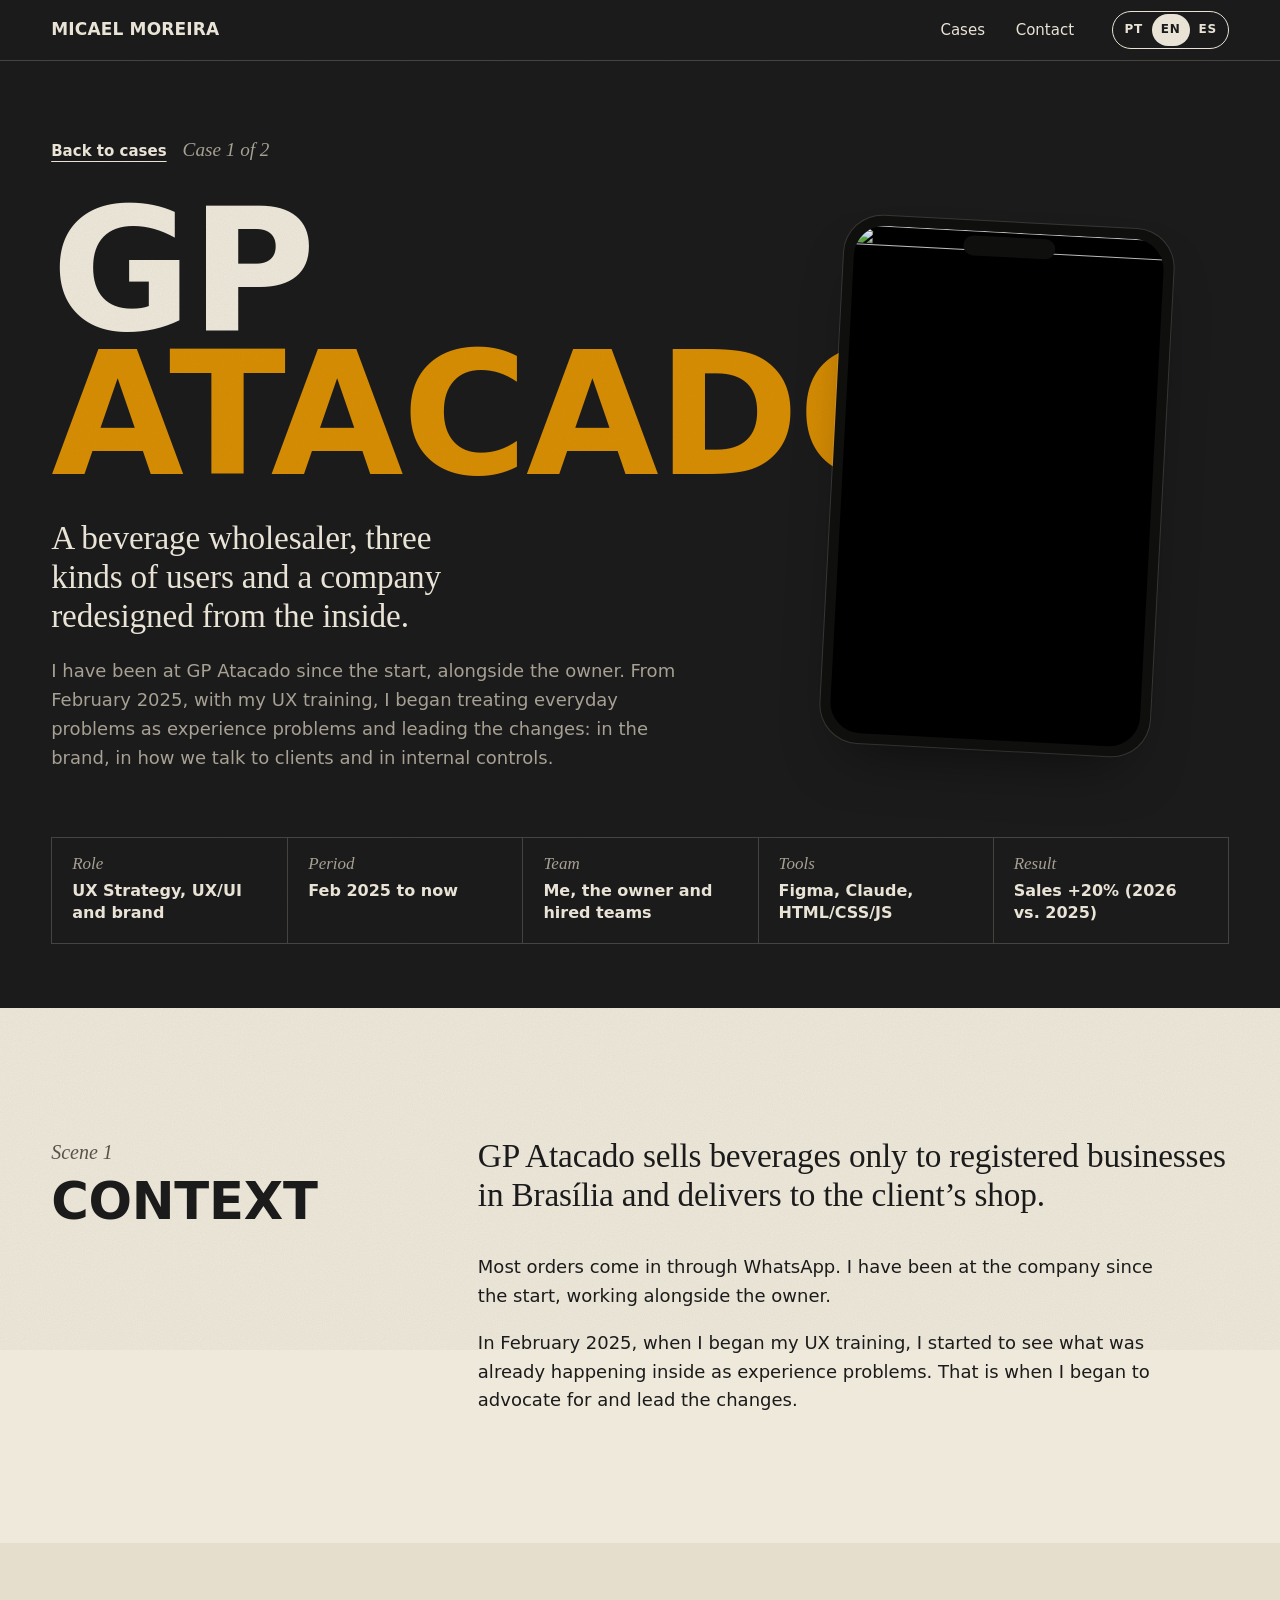
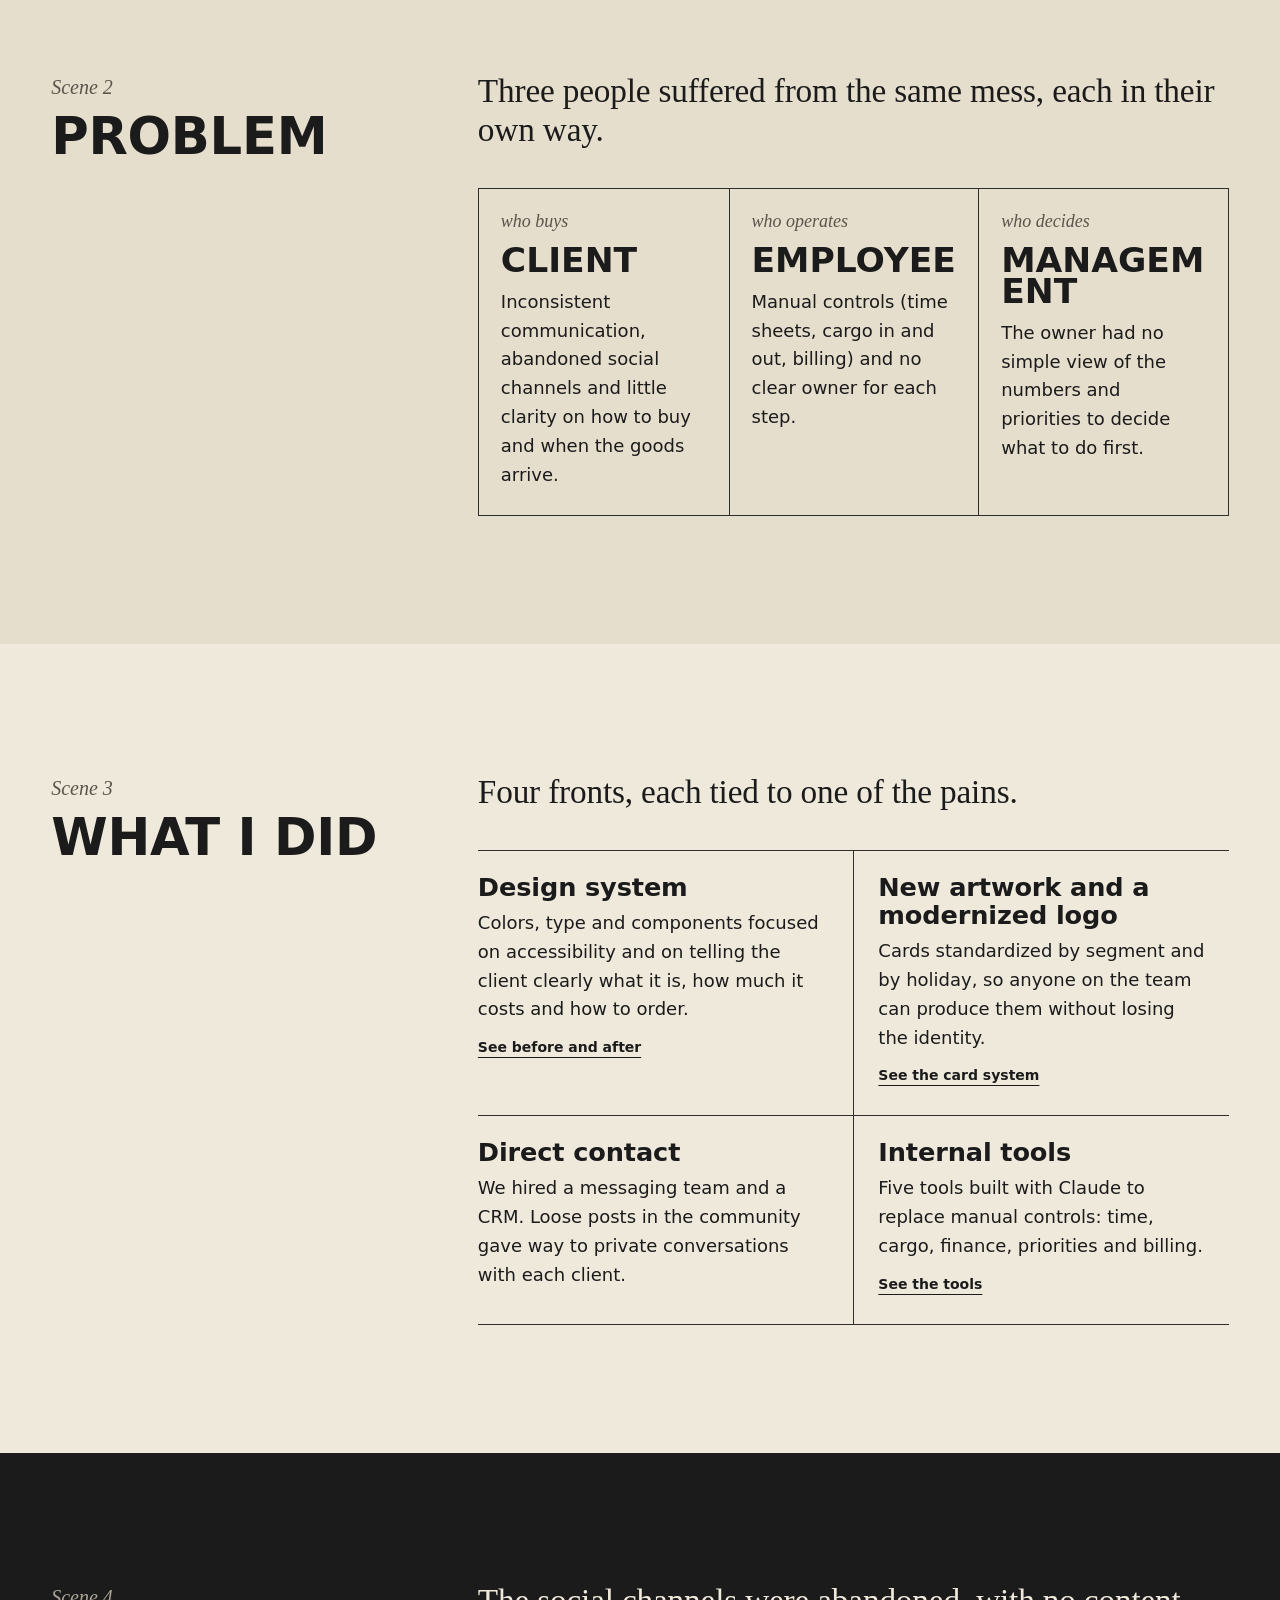
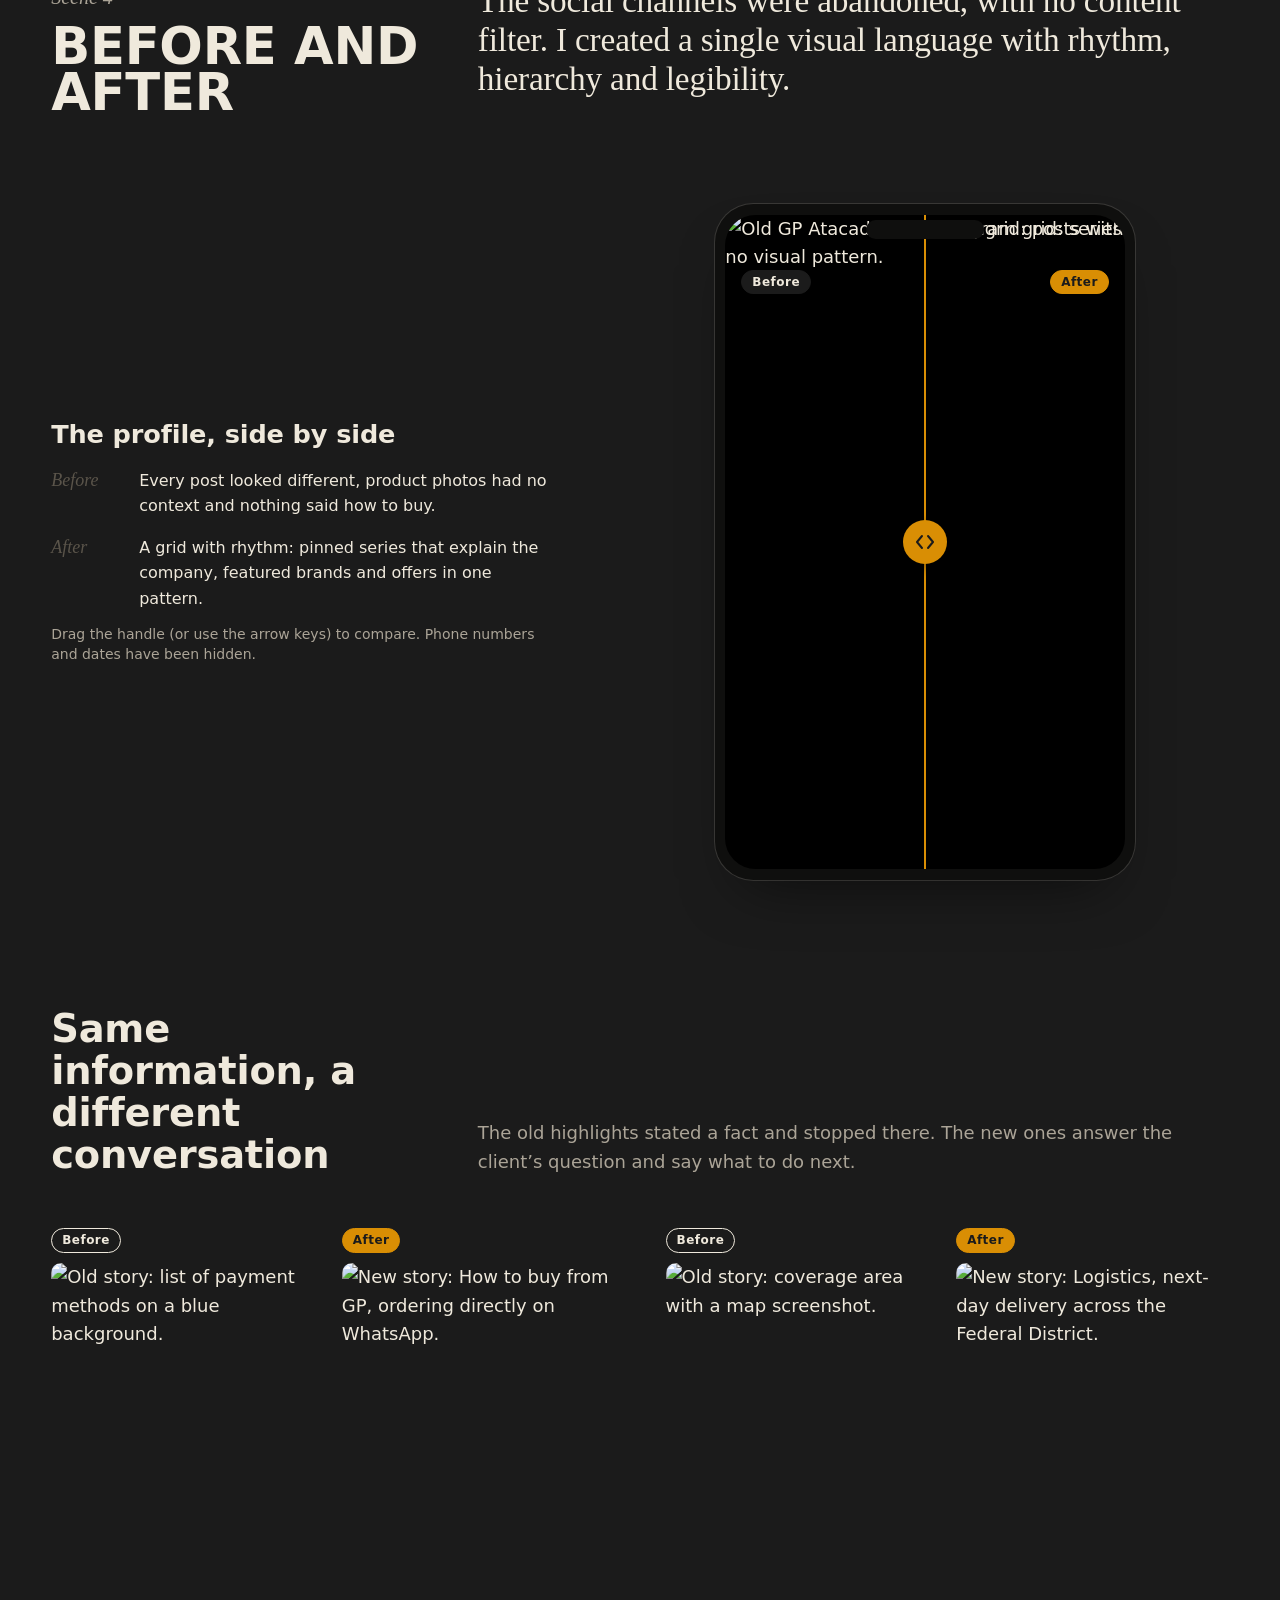
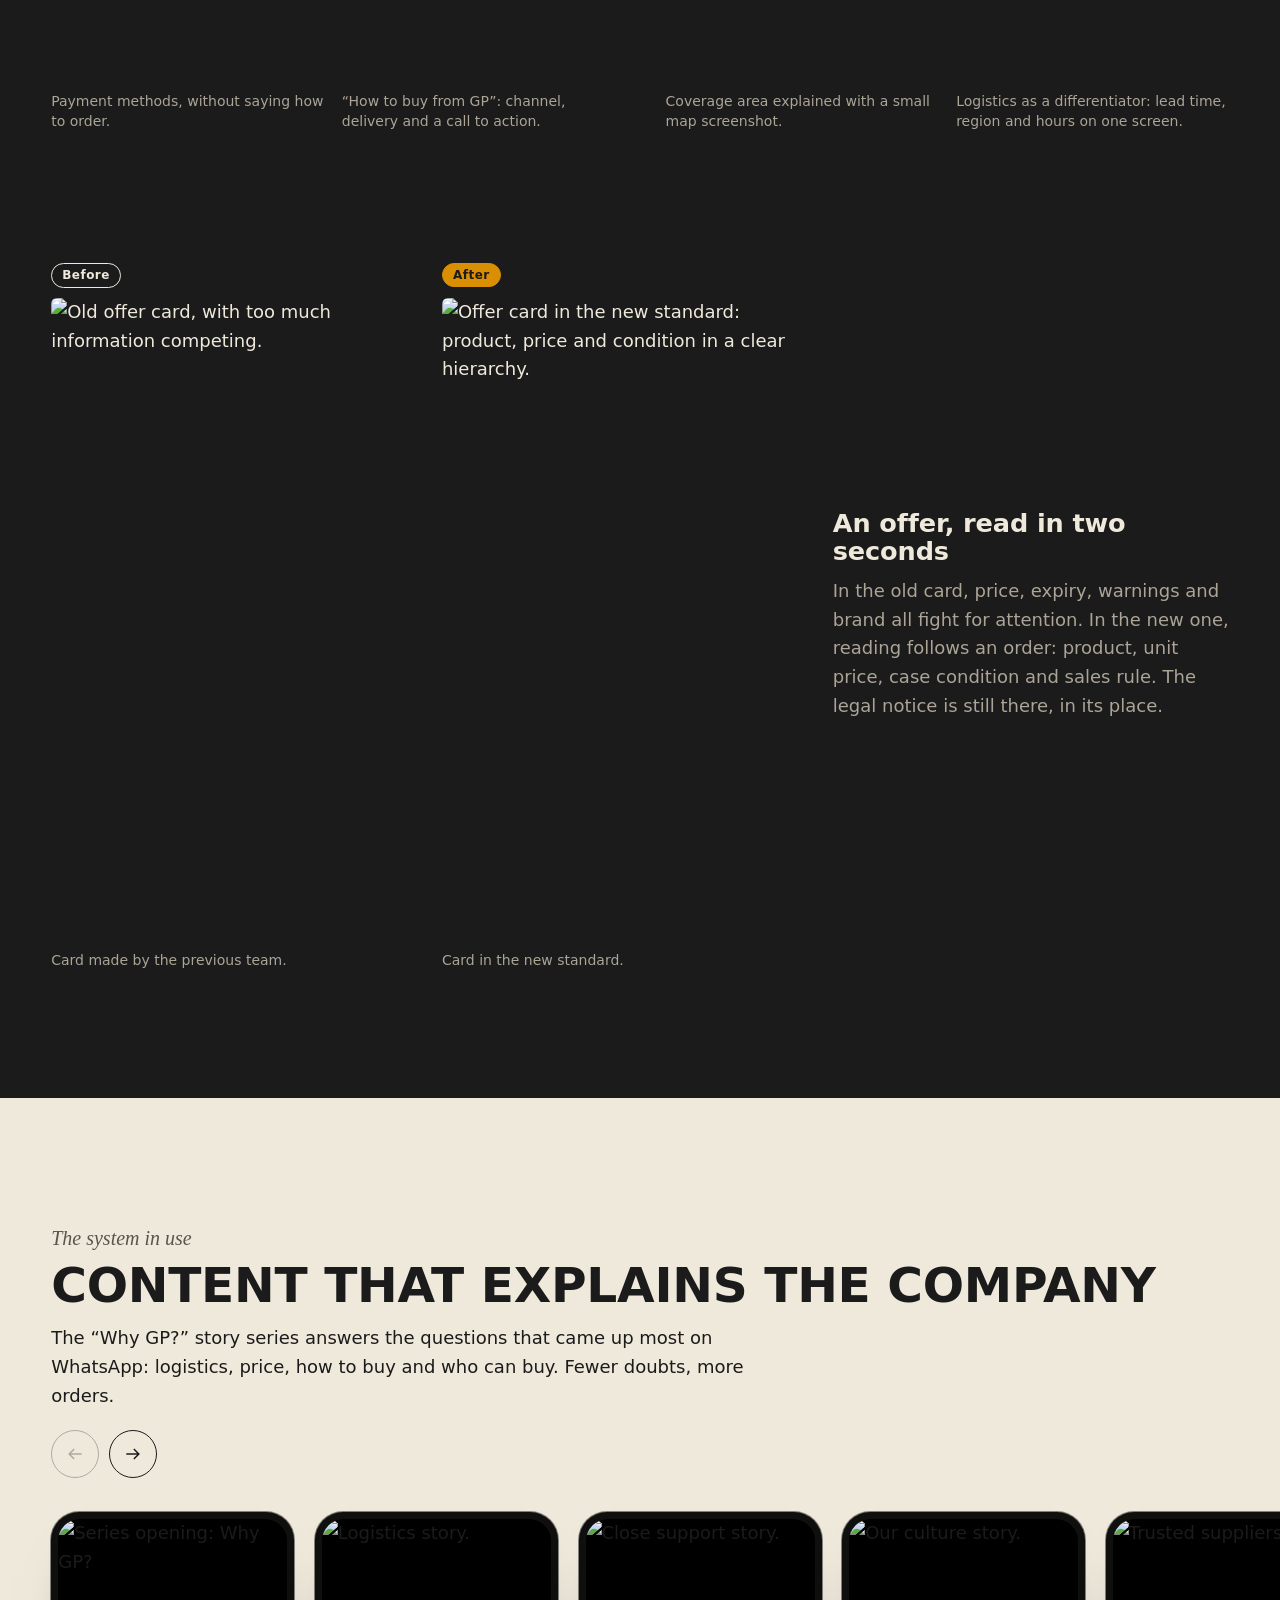
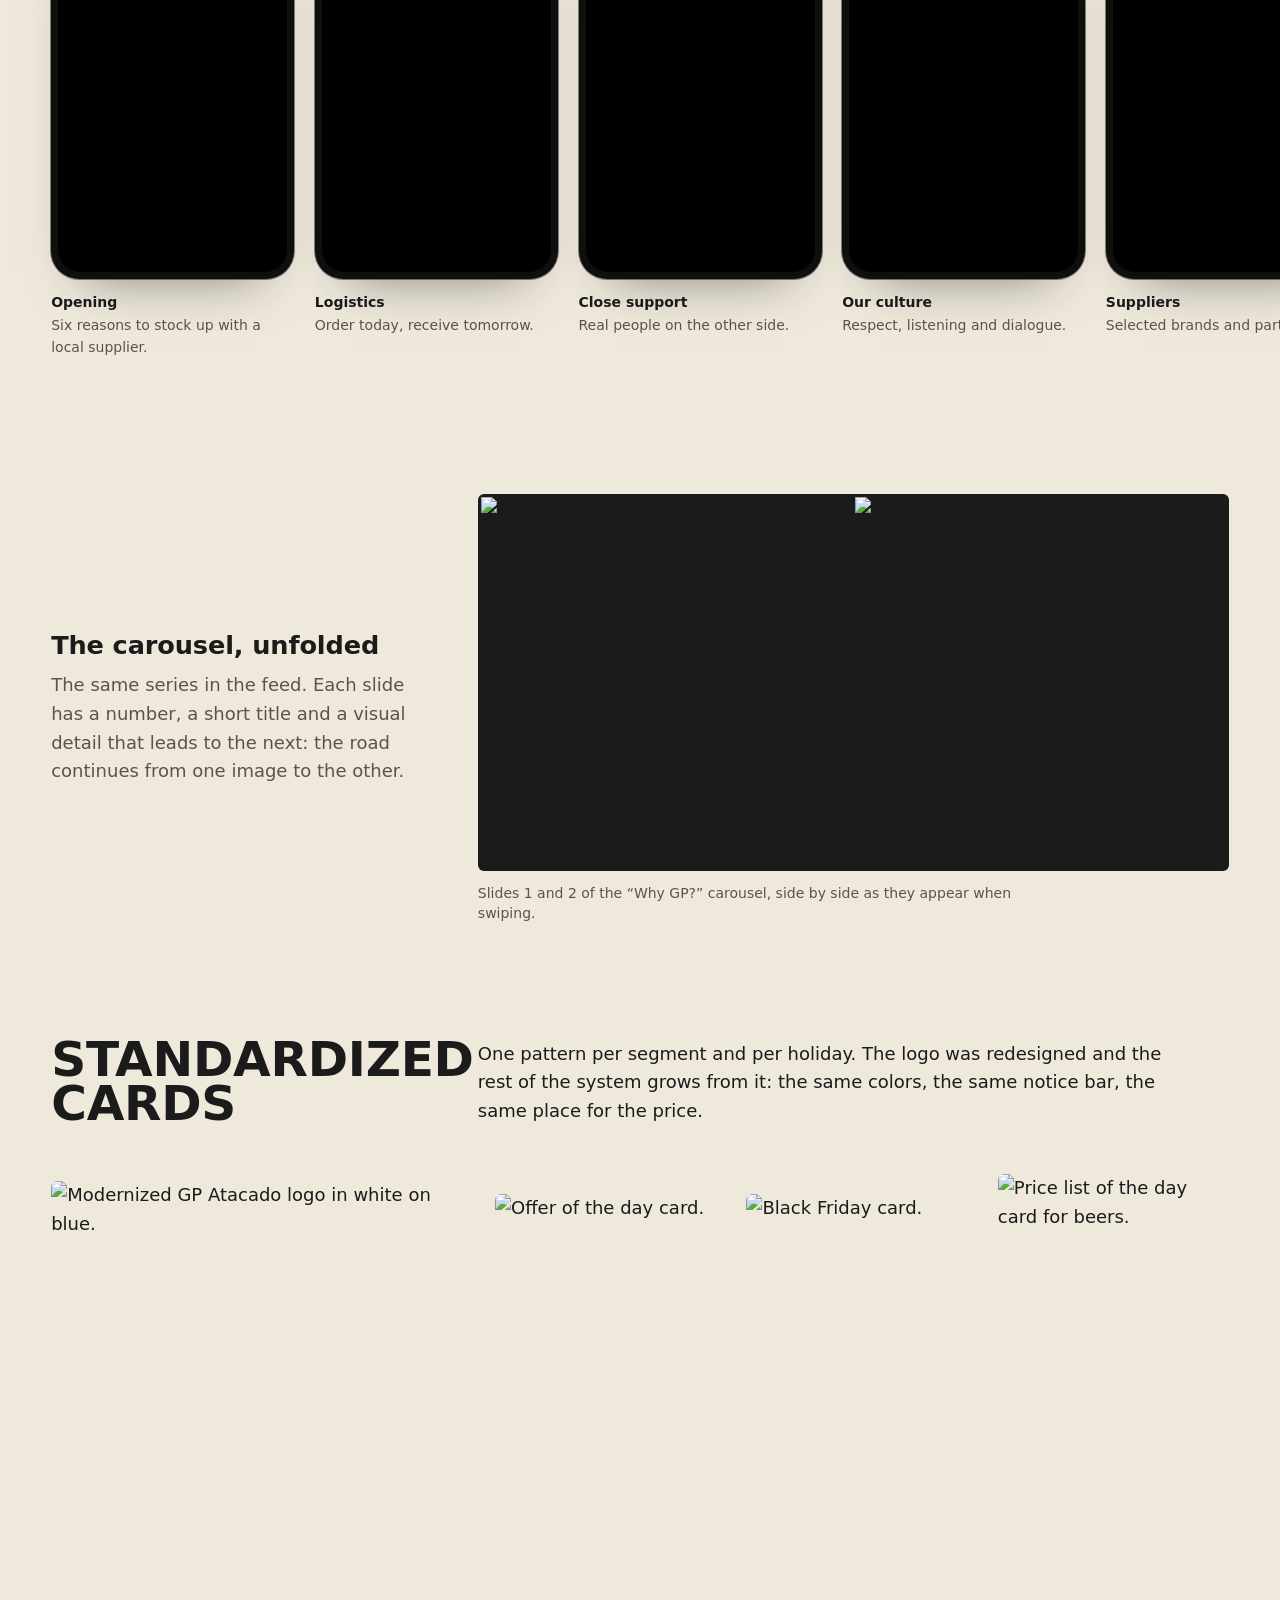
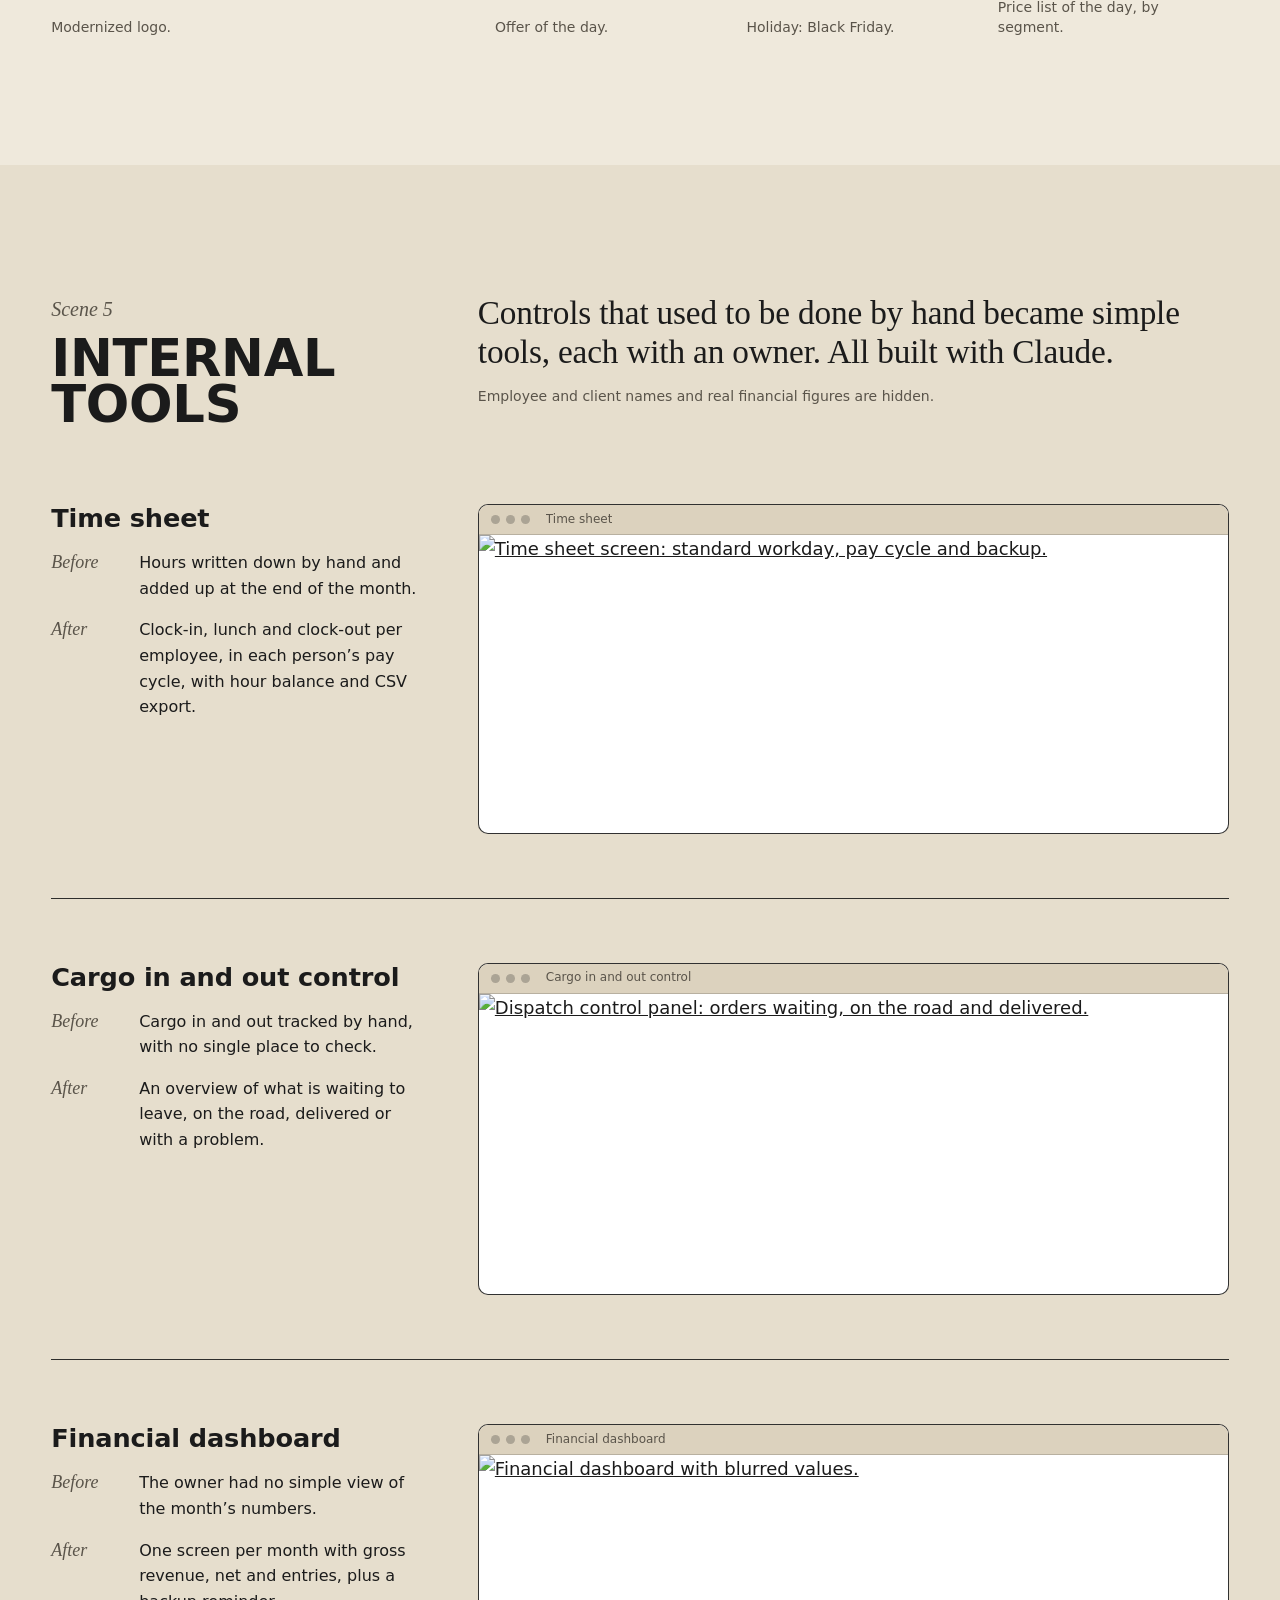
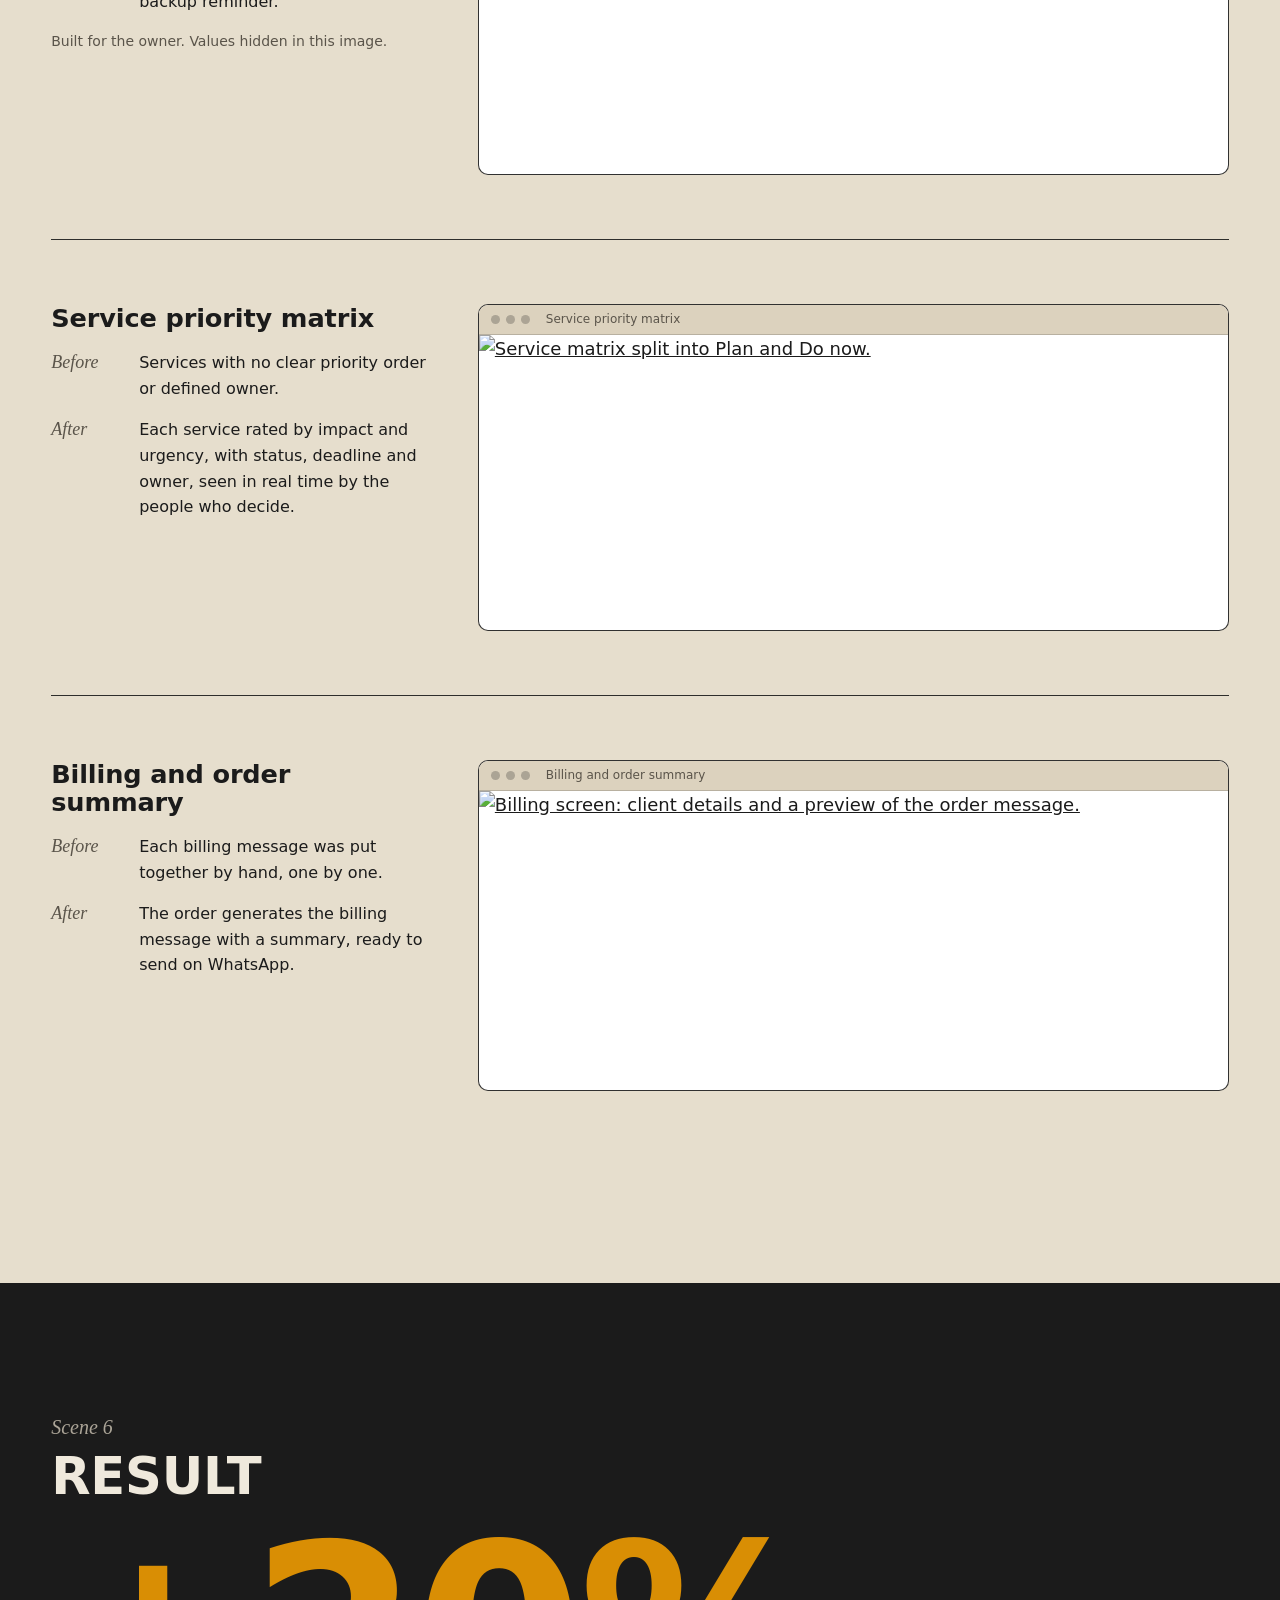
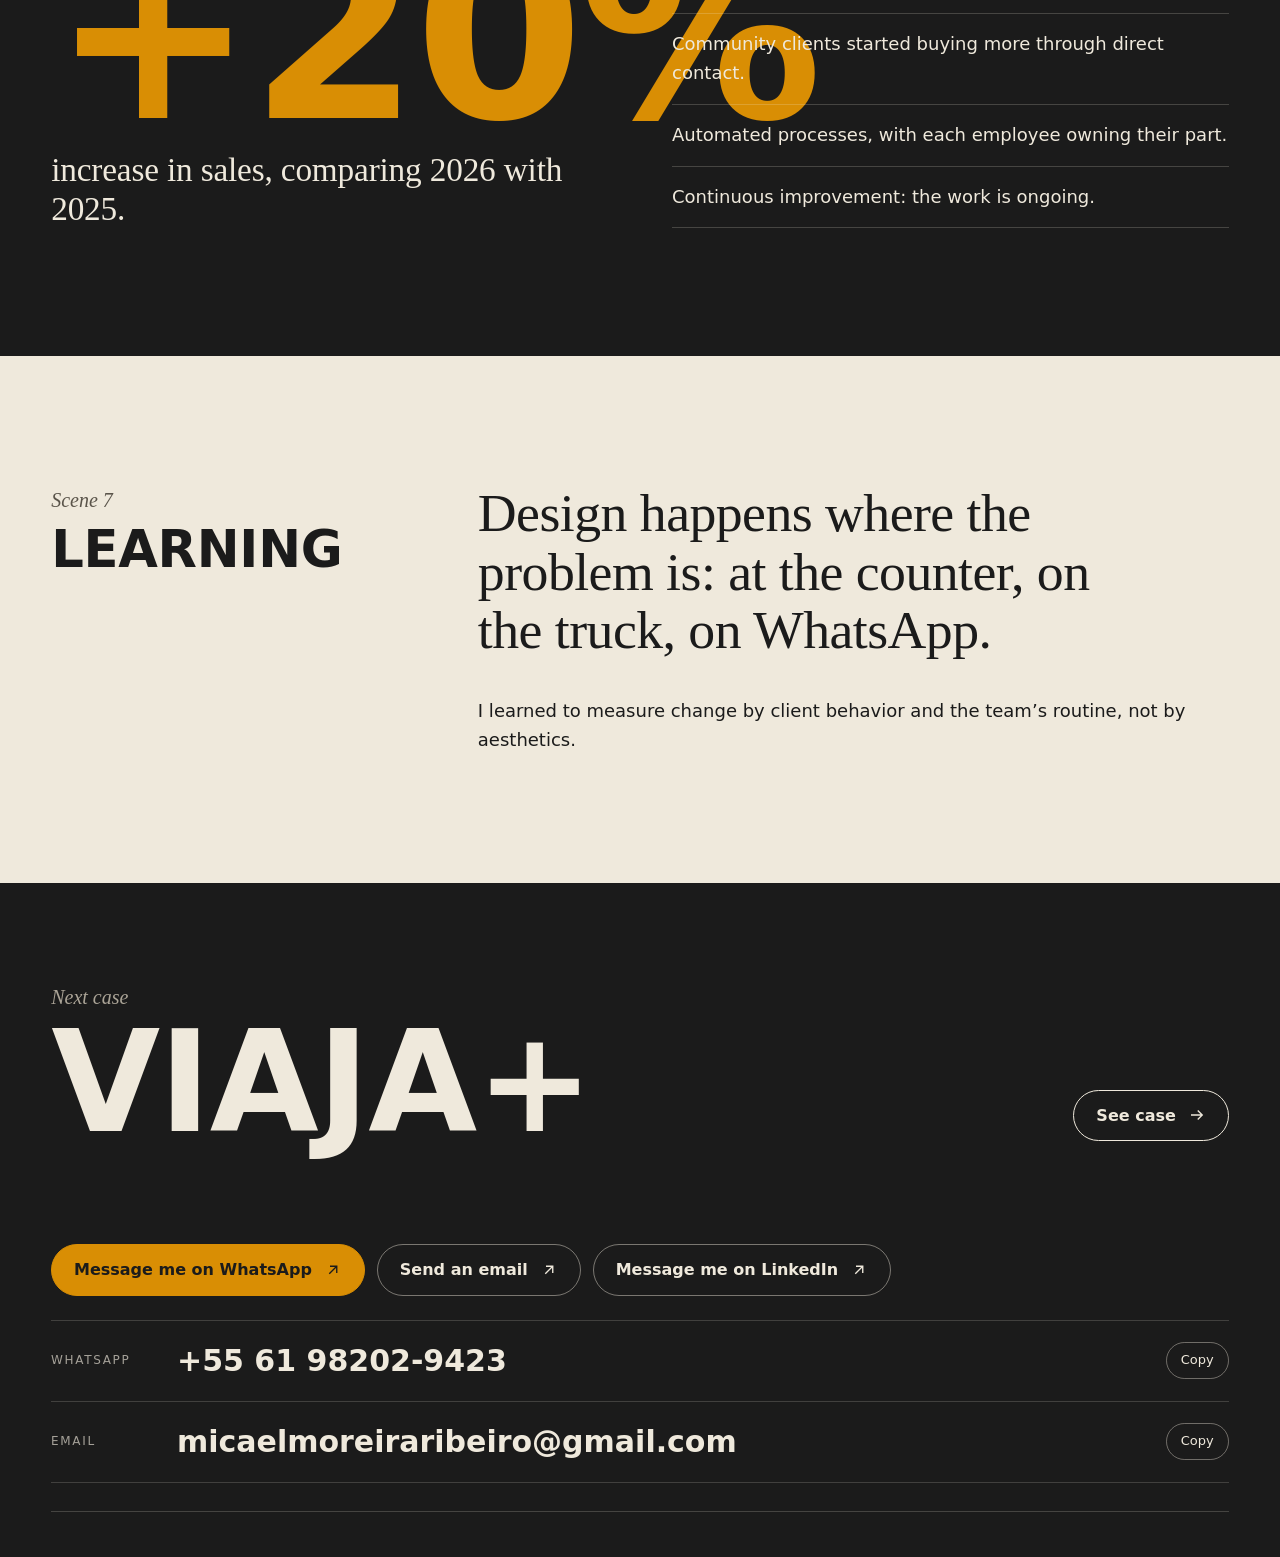
==== gp-atacado.html @ 4f60fb89 "Add files via upload" ====
<!doctype html>
<html lang="pt-BR">
<head>
<meta charset="utf-8">
<meta name="viewport" content="width=device-width,initial-scale=1">
<title data-i="title_gp">GP Atacado, case de Micael Moreira</title>
<meta name="description" content="Case GP Atacado: estratégia, design system, nova comunicação e ferramentas internas feitas com IA para um atacado de bebidas em Brasília.">
<meta name="theme-color" content="#1B1B1B">
<link rel="preload" href="assets/fonts/archivo-latin-wdth-normal.woff2" as="font" type="font/woff2" crossorigin>
<link rel="stylesheet" href="style.css">
<script src="i18n.js" defer></script>
<script src="main.js" defer></script>
</head>
<body class="gp-case">
<a class="skip" href="#main" data-i="skip">Pular para o conteúdo</a>

<header class="bar on-dark">
  <div class="wrap">
    <a class="brand" href="index.html">Micael Moreira</a>
    <nav class="nav" aria-label="Principal" data-i-aria="nav_label">
      <a href="index.html#cases" data-i="nav_cases">Cases</a>
      <a class="opt" href="index.html#contato" data-i="nav_contact">Contato</a>
    </nav>
    <div class="lang" role="group" aria-label="Idioma" data-i-aria="lang_label">
      <button type="button" data-l="pt" aria-pressed="true">PT</button>
      <button type="button" data-l="en" aria-pressed="false">EN</button>
      <button type="button" data-l="es" aria-pressed="false">ES</button>
    </div>
  </div>
  <span class="progress" aria-hidden="true"></span>
</header>

<main id="main">
  <!-- Abertura do case -->
  <section class="dark chero" aria-labelledby="case-title">
    <div class="wrap">
      <div class="crumb"><a class="tlink" href="index.html#cases" data-i="back">Voltar aos cases</a><span class="credit mute" data-i="gp_crumb">Case 1 de 2</span></div>
      <div class="chero-grid gp-hero">
        <div>
          <h1 class="display" id="case-title">GP<br><span class="c">Atacado</span></h1>
          <p class="lead" data-i="gp_tag">Um atacado de bebidas, três tipos de usuário e uma empresa redesenhada por dentro.</p>
          <p data-i="gp_intro" class="prose mute" style="margin-top:22px">Estou na GP Atacado desde o começo, ao lado do dono. A partir de fevereiro de 2025, com a formação em UX, passei a tratar os problemas do dia a dia como problemas de experiência e a liderar as mudanças: na marca, na conversa com o cliente e nos controles internos.</p>
        </div>
        <div class="phone" aria-hidden="true"><span class="notch"></span><div class="screen"><img src="assets/img/cmp-depois.jpg" width="720" height="1180" alt=""></div></div>
      </div>
      <dl class="ficha five">
        <div><dt data-i="k_role">Papel</dt><dd data-i="v_role">UX Strategy, UX/UI e marca</dd></div>
        <div><dt data-i="k_time">Período</dt><dd data-i="v_time">Fev. 2025 até hoje</dd></div>
        <div><dt data-i="k_team">Equipe</dt><dd data-i="v_team">Eu, o dono e times contratados</dd></div>
        <div><dt data-i="k_tools">Ferramentas</dt><dd>Figma, Claude, HTML/CSS/JS</dd></div>
        <div><dt data-i="k_res">Resultado</dt><dd data-i="v_res">Vendas +20% (2026 vs. 2025)</dd></div>
      </dl>
    </div>
  </section>

  <!-- Cena 1: Contexto -->
  <section class="band wrap" aria-labelledby="s1">
    <div class="sc">
      <div class="sc-label"><div class="stick"><span class="n" data-i="sc1">Cena 1</span><h2 class="h2" id="s1" data-i="a1">Contexto</h2></div></div>
      <div class="sc-body">
        <p class="lead" data-i="a1_lead">A GP Atacado vende bebidas só para empresas com CNPJ em Brasília e entrega no comércio do cliente.</p>
        <div class="prose">
          <p data-i="a1p1">Os pedidos chegam principalmente pelo WhatsApp. Estou na empresa desde o começo, trabalhando ao lado do dono.</p>
          <p data-i="a1p2">Em fevereiro de 2025, ao iniciar a formação em UX, passei a enxergar o que já acontecia lá dentro como problemas de experiência. Foi aí que comecei a defender e liderar as mudanças.</p>
        </div>
      </div>
    </div>
  </section>

  <!-- Cena 2: Problema (elenco) -->
  <section class="alt band" aria-labelledby="s2">
    <div class="wrap sc">
      <div class="sc-label"><div class="stick"><span class="n" data-i="sc2">Cena 2</span><h2 class="h2" id="s2" data-i="a2">Problema</h2></div></div>
      <div class="sc-body">
        <p class="lead" data-i="a2_lead">Três pessoas sofriam com a mesma bagunça, cada uma de um jeito.</p>
        <div class="cast">
          <article><span class="as-role" data-i="cast1_r">quem compra</span><h3 class="who" data-i="cast1">Cliente</h3><p data-i="a2l1">Comunicação sem padrão, redes abandonadas e pouca clareza sobre como comprar e quando a mercadoria chega.</p></article>
          <article><span class="as-role" data-i="cast2_r">quem opera</span><h3 class="who" data-i="cast2">Funcionário</h3><p data-i="a2l2">Controles feitos à mão (ponto, saída e entrada de carga, cobrança) e nenhum responsável claro por cada etapa.</p></article>
          <article><span class="as-role" data-i="cast3_r">quem decide</span><h3 class="who" data-i="cast3">Gestão</h3><p data-i="a2l3">O dono sem uma visão simples dos números e das prioridades para decidir o que fazer primeiro.</p></article>
        </div>
      </div>
    </div>
  </section>

  <!-- Cena 3: O que fiz -->
  <section class="band wrap" aria-labelledby="s3">
    <div class="sc">
      <div class="sc-label"><div class="stick"><span class="n" data-i="sc3">Cena 3</span><h2 class="h2" id="s3" data-i="a3">O que eu fiz</h2></div></div>
      <div class="sc-body">
        <p class="lead" data-i="a3_lead">Quatro frentes, cada uma ligada a uma das dores.</p>
        <ul class="did">
          <li><h3 class="h3" data-i="d1_t">Design system</h3><p data-i="d1">Cores, tipografia e componentes com foco em acessibilidade e em falar com o cliente de forma clara: o que é, quanto custa, como pedir.</p><a class="tlink where" href="#s4" data-i="d1_go">Ver antes e depois</a></li>
          <li><h3 class="h3" data-i="d2_t">Nova arte e logo modernizado</h3><p data-i="d2">Cards padronizados por segmento e por data festiva, para qualquer pessoa da equipe produzir sem perder a identidade.</p><a class="tlink where" href="#cards" data-i="d2_go">Ver o sistema de cards</a></li>
          <li><h3 class="h3" data-i="d3_t">Contato direto</h3><p data-i="d3">Contratamos uma equipe de disparo de mensagens e um CRM. O anúncio solto na comunidade deu lugar à conversa no privado com cada cliente.</p></li>
          <li><h3 class="h3" data-i="d4_t">Ferramentas internas</h3><p data-i="d4">Cinco ferramentas feitas com Claude no lugar de controles manuais: ponto, carga, financeiro, prioridades e cobrança.</p><a class="tlink where" href="#s5" data-i="d4_go">Ver as ferramentas</a></li>
        </ul>
      </div>
    </div>
  </section>

  <!-- Cena 4: Antes e depois (sala escura) -->
  <section class="dark band" aria-labelledby="s4" id="s4">
    <div class="wrap">
      <div class="sc" style="margin-bottom:clamp(48px,7vw,104px)">
        <div class="sc-label"><span class="n" data-i="sc4">Cena 4</span><h2 class="h2" data-i="a4" id="s4t">Antes e depois</h2></div>
        <div class="sc-body"><p class="lead" data-i="a4_lead">As redes estavam abandonadas e sem filtro de conteúdo. Criei uma linguagem visual única, com ritmo, hierarquia e legibilidade.</p></div>
      </div>

      <!-- 4.1 perfil: comparação real -->
      <div class="compare-wrap">
        <div>
          <h3 class="h3" data-i="cmp_t">O perfil, lado a lado</h3>
          <dl class="ps" style="margin-top:18px">
            <div><dt data-i="ps_p">Antes</dt><dd data-i="cmp_b">Cada post com uma cara, fotos de produto sem contexto e nenhuma informação sobre como comprar.</dd></div>
            <div><dt data-i="ps_s">Depois</dt><dd data-i="cmp_a">Grade com ritmo: séries fixadas que explicam a empresa, marcas em destaque e ofertas no mesmo padrão.</dd></div>
          </dl>
          <p class="cap" data-i="cmp_hint">Arraste o controle (ou use as setas do teclado) para comparar. Números de telefone e datas foram ocultados.</p>
        </div>
        <div class="phone compare">
          <span class="notch" aria-hidden="true"></span>
          <div class="screen">
            <div class="layer"><img src="assets/img/cmp-antes.jpg" width="720" height="1180" alt="Grade antiga do Instagram da GP Atacado: posts sem padrão visual." data-i-alt="cmp_alt_b" loading="lazy"></div>
            <div class="layer layer-after"><img src="assets/img/cmp-depois.jpg" width="720" height="1180" alt="Grade atual do Instagram da GP Atacado: séries com a mesma identidade." data-i-alt="cmp_alt_a" loading="lazy"></div>
            <span class="lbl l"><span class="tag" data-i="before">Antes</span></span>
            <span class="lbl r"><span class="tag after" data-i="after">Depois</span></span>
            <span class="handle" aria-hidden="true"></span>
            <label class="sr" for="cmp" data-i="cmp_lbl">Comparar perfil antes e depois</label>
            <input id="cmp" type="range" min="0" max="100" value="50">
          </div>
        </div>
      </div>

      <!-- 4.2 mesma informação, outra conversa -->
      <div style="margin-top:clamp(80px,10vw,152px)">
        <div class="head" style="margin-bottom:clamp(28px,4vw,48px)">
          <h3 class="h3" style="font-size:clamp(28px,3vw,44px)" data-i="pair_t">Mesma informação, outra conversa</h3>
          <p class="mute prose" data-i="pair_d">Os destaques antigos davam o dado e paravam ali. Os novos respondem à dúvida do cliente e dizem o próximo passo.</p>
        </div>
        <div class="pairs">
          <div class="pair">
            <figure class="fig"><span class="tag" data-i="before">Antes</span><img src="assets/img/antigo-pagamento.jpg" width="640" height="975" alt="Story antigo: lista de formas de pagamento sobre fundo azul." data-i-alt="pa1_alt" loading="lazy"><figcaption data-i="pa1_c">Formas de pagamento, sem dizer como pedir.</figcaption></figure>
            <figure class="fig"><span class="tag after" data-i="after">Depois</span><img src="assets/img/story-como.jpg" width="591" height="910" alt="Story novo: Como comprar na GP, pedido direto pelo WhatsApp." data-i-alt="pa1n_alt" loading="lazy"><figcaption data-i="pa1n_c">“Como comprar na GP”: canal, entrega e chamada para ação.</figcaption></figure>
          </div>
          <div class="pair">
            <figure class="fig"><span class="tag" data-i="before">Antes</span><img src="assets/img/antigo-cobertura.jpg" width="640" height="975" alt="Story antigo: área de cobertura com print de mapa." data-i-alt="pa2_alt" loading="lazy"><figcaption data-i="pa2_c">Área de cobertura explicada com um print de mapa pequeno.</figcaption></figure>
            <figure class="fig"><span class="tag after" data-i="after">Depois</span><img src="assets/img/story-logistica.jpg" width="591" height="910" alt="Story novo: Logística, entrega no dia seguinte em todo o DF e entorno." data-i-alt="pa2n_alt" loading="lazy"><figcaption data-i="pa2n_c">Logística como diferencial: prazo, região e horário em uma tela.</figcaption></figure>
          </div>
        </div>
      </div>

      <!-- 4.3 card antigo x novo -->
      <div class="cardvs" style="margin-top:clamp(80px,10vw,152px)">
        <figure class="fig"><span class="tag" data-i="before">Antes</span><img src="assets/img/card-antigo.jpg" width="900" height="1600" alt="Card de oferta antigo, com muitas informações concorrendo entre si." data-i-alt="cv1_alt" loading="lazy" style="margin-top:10px"><figcaption data-i="cap_old">Card feito pela equipe anterior.</figcaption></figure>
        <figure class="fig"><span class="tag after" data-i="after">Depois</span><img src="assets/img/card-oferta.jpg" width="900" height="1600" alt="Card de oferta no novo padrão: produto, preço e condição em hierarquia clara." data-i-alt="cv2_alt" loading="lazy" style="margin-top:10px"><figcaption data-i="cap_new">Card no novo padrão.</figcaption></figure>
        <div class="note">
          <h3 class="h3" data-i="cv_t">Uma oferta, lida em dois segundos</h3>
          <p class="mute" style="margin-top:12px" data-i="cv_d">No card antigo, preço, validade, avisos e marca disputam a atenção. No novo, a leitura segue uma ordem: produto, preço da unidade, condição da caixa e regra de venda. O aviso legal continua lá, mas no lugar dele.</p>
        </div>
      </div>
    </div>
  </section>

  <!-- 4b: o padrão em uso (papel) -->
  <section class="band" aria-labelledby="series-t">
    <div class="trailer">
      <div class="wrap trailer-head">
        <div>
          <span class="kicker" data-i="series_k">O padrão em uso</span>
          <h3 class="h2" style="font-size:clamp(36px,4.4vw,68px)" id="series-t" data-i="a4b">Conteúdo que explica a empresa</h3>
          <p class="prose" style="margin-top:16px" data-i="a4bp">A série “Por que a GP?” em stories responde às dúvidas que mais apareciam no WhatsApp: logística, preço, como comprar e quem pode comprar. Menos dúvida, mais pedido.</p>
        </div>
        <div class="reel-ctrl">
          <button type="button" data-dir="-1" aria-label="Stories anteriores" data-i-aria="prev"><svg viewBox="0 0 24 24" fill="none" stroke="currentColor" stroke-width="1.8" aria-hidden="true"><path d="M20 12H5M11 6l-6 6 6 6"/></svg></button>
          <button type="button" data-dir="1" aria-label="Próximos stories" data-i-aria="next"><svg viewBox="0 0 24 24" fill="none" stroke="currentColor" stroke-width="1.8" aria-hidden="true"><path d="M4 12h15M13 6l6 6-6 6"/></svg></button>
        </div>
      </div>
      <div class="reel" tabindex="0" role="region" aria-label="Série de stories Por que a GP?" data-i-aria="reel_label">
        <figure><div class="phone on-paper"><div class="screen"><img src="assets/img/story-porque.jpg" width="591" height="910" alt="Abertura da série: Por que a GP?" data-i-alt="st0_alt" loading="lazy"></div></div><figcaption><b data-i="st0">Abertura</b><span data-i="st0d">Seis motivos para abastecer com quem é de Brasília.</span></figcaption></figure>
        <figure><div class="phone on-paper"><div class="screen"><img src="assets/img/story-logistica.jpg" width="591" height="910" alt="Story Logística." data-i-alt="st1_alt" loading="lazy"></div></div><figcaption><b data-i="st1">Logística</b><span data-i="st1d">Comprou hoje, recebe amanhã.</span></figcaption></figure>
        <figure><div class="phone on-paper"><div class="screen"><img src="assets/img/story-suporte.jpg" width="591" height="910" alt="Story Suporte de perto." data-i-alt="st2_alt" loading="lazy"></div></div><figcaption><b data-i="st2">Suporte de perto</b><span data-i="st2d">Gente de verdade do outro lado.</span></figcaption></figure>
        <figure><div class="phone on-paper"><div class="screen"><img src="assets/img/story-cultura.jpg" width="591" height="910" alt="Story Nossa cultura." data-i-alt="st3_alt" loading="lazy"></div></div><figcaption><b data-i="st3">Nossa cultura</b><span data-i="st3d">Respeito, escuta e diálogo.</span></figcaption></figure>
        <figure><div class="phone on-paper"><div class="screen"><img src="assets/img/story-fornecedores.jpg" width="591" height="910" alt="Story Fornecedores de confiança." data-i-alt="st4_alt" loading="lazy"></div></div><figcaption><b data-i="st4">Fornecedores</b><span data-i="st4d">Marcas e parceiros selecionados.</span></figcaption></figure>
        <figure><div class="phone on-paper"><div class="screen"><img src="assets/img/story-burocracia.jpg" width="591" height="910" alt="Story Sem burocracia." data-i-alt="st5_alt" loading="lazy"></div></div><figcaption><b data-i="st5">Sem burocracia</b><span data-i="st5d">Pediu, pagou, chegou.</span></figcaption></figure>
        <figure><div class="phone on-paper"><div class="screen"><img src="assets/img/story-exclusiva.jpg" width="591" height="910" alt="Story Venda exclusiva para empresas." data-i-alt="st6_alt" loading="lazy"></div></div><figcaption><b data-i="st6">Só para CNPJ</b><span data-i="st6d">Quem pode comprar, dito logo de cara.</span></figcaption></figure>
        <figure><div class="phone on-paper"><div class="screen"><img src="assets/img/story-compre.jpg" width="591" height="910" alt="Story Compre hoje, receba até amanhã." data-i-alt="st7_alt" loading="lazy"></div></div><figcaption><b data-i="st7">Prazos</b><span data-i="st7d">Dias, horários e frete em blocos.</span></figcaption></figure>
      </div>
    </div>

    <div class="wrap unfold" style="margin-top:clamp(72px,9vw,136px)">
      <div>
        <h3 class="h3" data-i="car_t">O carrossel, aberto</h3>
        <p class="mute" style="margin-top:12px" data-i="car_d">A mesma série no feed. Cada lâmina tem um número, um título curto e um detalhe visual que leva para a próxima: a estrada continua de uma imagem para a outra.</p>
      </div>
      <figure class="fig">
        <div class="slides">
          <img src="assets/img/depois-p3.jpg" width="591" height="590" alt="Lâmina 1: Respeito, escuta e diálogo." data-i-alt="car1_alt" loading="lazy">
          <img src="assets/img/depois-p2.jpg" width="591" height="590" alt="Lâmina 2: Comprou hoje, chega amanhã." data-i-alt="car2_alt" loading="lazy">
        </div>
        <figcaption data-i="car_c">Lâminas 1 e 2 do carrossel “Por que a GP?”, lado a lado como aparecem ao deslizar.</figcaption>
      </figure>
    </div>

    <div class="wrap" id="cards" style="margin-top:clamp(72px,9vw,136px)">
      <div class="head" style="margin-bottom:clamp(28px,4vw,48px)">
        <h3 class="h2" style="font-size:clamp(36px,4.4vw,68px)" data-i="a4c">Cards padronizados</h3>
        <p class="prose" data-i="a4cp">Um padrão por segmento e por data festiva. O logo foi redesenhado e o resto do sistema parte dele: as mesmas cores, a mesma faixa de aviso, o mesmo lugar para o preço.</p>
      </div>
      <div class="system">
        <figure class="fig logo"><img src="assets/img/card-logo.jpg" width="900" height="900" alt="Logo modernizado da GP Atacado em branco sobre azul." data-i-alt="logo_alt" loading="lazy"><figcaption data-i="sy0">Logo modernizado.</figcaption></figure>
        <figure class="fig"><img src="assets/img/card-oferta.jpg" width="900" height="1600" alt="Card Oferta do dia." data-i-alt="sy1_alt" loading="lazy"><figcaption data-i="sy1">Oferta do dia.</figcaption></figure>
        <figure class="fig"><img src="assets/img/card-bf.jpg" width="900" height="1600" alt="Card de Black Friday." data-i-alt="sy2_alt" loading="lazy"><figcaption data-i="sy2">Data festiva: Black Friday.</figcaption></figure>
        <figure class="fig"><img src="assets/img/card-tabela.jpg" width="900" height="1600" alt="Card Tabela do dia com preços de cervejas." data-i-alt="sy3_alt" loading="lazy"><figcaption data-i="sy3">Tabela do dia, por segmento.</figcaption></figure>
      </div>
    </div>
  </section>

  <!-- Cena 5: Ferramentas internas -->
  <section class="alt band" aria-labelledby="s5" id="s5">
    <div class="wrap">
      <div class="sc" style="margin-bottom:clamp(40px,6vw,88px)">
        <div class="sc-label"><span class="n" data-i="sc5">Cena 5</span><h2 class="h2" data-i="a5">Ferramentas internas</h2></div>
        <div class="sc-body"><p class="lead" data-i="a5_lead">Controles que eram feitos à mão viraram ferramentas simples, cada uma com um responsável. Todas feitas com Claude.</p><p class="cap" style="margin-top:14px" data-i="a5_note">Nomes de funcionários e clientes e valores financeiros reais estão ocultos.</p></div>
      </div>
      <ol class="tools">
        <li class="tool">
          <div>
            <h3 class="h3" data-i="t1">Folha de ponto</h3>
            <dl class="ps"><div><dt data-i="ps_p">Antes</dt><dd data-i="t1p">Horários anotados à mão e somados no fim do mês.</dd></div><div><dt data-i="ps_s">Agora</dt><dd data-i="t1s">Entrada, almoço e saída por funcionário, no ciclo de pagamento de cada um, com saldo de horas e exportação em CSV.</dd></div></dl>
          </div>
          <figure class="fig"><div class="browser"><div class="chrome"><i></i><i></i><i></i><span data-i="t1">Folha de ponto</span></div><a class="zoom" href="assets/img/tool-ponto.jpg" target="_blank" rel="noopener"><img src="assets/img/tool-ponto.jpg" width="1400" height="556" alt="Tela da folha de ponto: jornada padrão, ciclo de pagamento e backup." data-i-alt="t1_alt" loading="lazy"></a></div></figure>
        </li>
        <li class="tool">
          <div>
            <h3 class="h3" data-i="t4">Controle de saídas e entradas de carga</h3>
            <dl class="ps"><div><dt data-i="ps_p">Antes</dt><dd data-i="t4p">Saídas e entradas de carga controladas à mão, sem um lugar único para consultar.</dd></div><div><dt data-i="ps_s">Agora</dt><dd data-i="t4s">Uma visão geral com o que aguarda saída, o que está em rota, o que foi entregue e o que deu problema.</dd></div></dl>
          </div>
          <figure class="fig"><div class="browser"><div class="chrome"><i></i><i></i><i></i><span data-i="t4">Controle de saídas e entradas de carga</span></div><a class="zoom" href="assets/img/tool-saidas.jpg" target="_blank" rel="noopener"><img src="assets/img/tool-saidas.jpg" width="1400" height="562" alt="Painel de controle de saídas: pedidos aguardando, em rota e entregues." data-i-alt="t4_alt" loading="lazy"></a></div></figure>
        </li>
        <li class="tool">
          <div>
            <h3 class="h3" data-i="t2">Dashboard financeiro</h3>
            <dl class="ps"><div><dt data-i="ps_p">Antes</dt><dd data-i="t2p">O dono não tinha uma visão simples dos números do mês.</dd></div><div><dt data-i="ps_s">Agora</dt><dd data-i="t2s">Uma tela por mês com faturamento, líquido e lançamentos, e um lembrete de backup.</dd></div></dl>
            <p class="who" data-i="t2w">Feito para o dono. Valores ocultos nesta imagem.</p>
          </div>
          <figure class="fig"><div class="browser"><div class="chrome"><i></i><i></i><i></i><span data-i="t2">Dashboard financeiro</span></div><a class="zoom" href="assets/img/tool-dash.jpg" target="_blank" rel="noopener"><img src="assets/img/tool-dash.jpg" width="1400" height="596" alt="Dashboard financeiro com os valores borrados." data-i-alt="t2_alt" loading="lazy"></a></div></figure>
        </li>
        <li class="tool">
          <div>
            <h3 class="h3" data-i="t3">Matriz de priorização de serviços</h3>
            <dl class="ps"><div><dt data-i="ps_p">Antes</dt><dd data-i="t3p">Serviços sem ordem clara de prioridade nem responsável definido.</dd></div><div><dt data-i="ps_s">Agora</dt><dd data-i="t3s">Cada serviço classificado por impacto e urgência, com status, prazo e responsável, visto em tempo real por quem decide.</dd></div></dl>
          </div>
          <figure class="fig"><div class="browser"><div class="chrome"><i></i><i></i><i></i><span data-i="t3">Matriz de priorização de serviços</span></div><a class="zoom" href="assets/img/tool-matriz.jpg" target="_blank" rel="noopener"><img src="assets/img/tool-matriz.jpg" width="1400" height="551" alt="Matriz de serviços dividida em Planejar e Fazer agora." data-i-alt="t3_alt" loading="lazy"></a></div></figure>
        </li>
        <li class="tool">
          <div>
            <h3 class="h3" data-i="t5">Cobrança e espelho do pedido</h3>
            <dl class="ps"><div><dt data-i="ps_p">Antes</dt><dd data-i="t5p">Cada cobrança era montada à mão, uma a uma.</dd></div><div><dt data-i="ps_s">Agora</dt><dd data-i="t5s">O pedido gera sozinho a mensagem de cobrança com o resumo, pronta para enviar pelo WhatsApp.</dd></div></dl>
          </div>
          <figure class="fig"><div class="browser"><div class="chrome"><i></i><i></i><i></i><span data-i="t5">Cobrança e espelho do pedido</span></div><a class="zoom" href="assets/img/tool-cobranca.jpg" target="_blank" rel="noopener"><img src="assets/img/tool-cobranca.jpg" width="1400" height="559" alt="Tela de cobrança: dados do cliente e prévia da mensagem do pedido." data-i-alt="t5_alt" loading="lazy"></a></div></figure>
        </li>
      </ol>
    </div>
  </section>

  <!-- Cena 6: Resultado -->
  <section class="dark band" aria-labelledby="s6">
    <div class="wrap">
      <div class="sc-label" style="margin-bottom:clamp(24px,3vw,40px)"><span class="n" data-i="sc6">Cena 6</span><h2 class="h2" id="s6" data-i="a6">Resultado</h2></div>
      <div class="result">
        <div>
          <p class="stat" aria-describedby="stat-d">+20%</p>
          <p class="lead" id="stat-d" style="margin-top:18px" data-i="a6p">de aumento nas vendas, comparando 2026 com 2025.</p>
        </div>
        <ul>
          <li data-i="a6l1">Clientes da comunidade passaram a comprar mais pelo contato direto.</li>
          <li data-i="a6l2">Processos automatizados, com cada funcionário responsável pela sua parte.</li>
          <li data-i="a6l3">Melhoria contínua: o trabalho segue em andamento.</li>
        </ul>
      </div>
    </div>
  </section>

  <!-- Cena 7: Aprendizado -->
  <section class="band wrap" aria-labelledby="s7">
    <div class="sc">
      <div class="sc-label"><span class="n" data-i="sc7">Cena 7</span><h2 class="h2" id="s7" data-i="a7">Aprendizado</h2></div>
      <div class="sc-body">
        <p class="quote" data-i="a7q">Design acontece onde o problema está: no balcão, na carga, no WhatsApp.</p>
        <p class="prose" data-i="a7p">Aprendi a medir a mudança pelo comportamento do cliente e pela rotina do time, e não pela estética.</p>
      </div>
    </div>
  </section>
</main>

<footer class="dark">
  <div class="wrap">
    <a class="next" href="viaja-mais.html">
      <div><span class="kicker" data-i="next_t">Próximo case</span><span class="display" style="display:block">Viaja+</span></div>
      <span class="btn"><span data-i="see_case">Ver case</span><svg viewBox="0 0 24 24" fill="none" stroke="currentColor" stroke-width="1.8" aria-hidden="true"><path d="M4 12h15M13 6l6 6-6 6"/></svg></span>
    </a>
    <div class="end" style="padding-top:0">
      <div class="ctas"><a class="btn solid" href="https://wa.me/5561982029423" target="_blank" rel="noopener"><span data-i="wa_btn">Chamar no WhatsApp</span><svg viewBox="0 0 24 24" fill="none" stroke="currentColor" stroke-width="1.8" aria-hidden="true"><path d="M7 17L17 7M8 7h9v9"/></svg></a><a class="btn" href="mailto:micaelmoreiraribeiro@gmail.com"><span data-i="mail_btn">Enviar e-mail</span><svg viewBox="0 0 24 24" fill="none" stroke="currentColor" stroke-width="1.8" aria-hidden="true"><path d="M7 17L17 7M8 7h9v9"/></svg></a><a class="btn" href="https://www.linkedin.com/in/micael-moreira-ribeiro-07156514a" target="_blank" rel="noopener"><span data-i="ct_btn">Falar no LinkedIn</span><svg viewBox="0 0 24 24" fill="none" stroke="currentColor" stroke-width="1.8" aria-hidden="true"><path d="M7 17L17 7M8 7h9v9"/></svg></a></div>
      <ul class="reach" style="margin-top:24px;margin-bottom:28px"><li><span class="k">WhatsApp</span><a class="v" href="https://wa.me/5561982029423" target="_blank" rel="noopener">+55 61 98202-9423</a><button type="button" class="copy" data-copy="+55 61 98202-9423" data-i="copy">Copiar</button></li><li><span class="k" data-i="mail_k">E-mail</span><a class="v" href="mailto:micaelmoreiraribeiro@gmail.com">micaelmoreiraribeiro@gmail.com</a><button type="button" class="copy" data-copy="micaelmoreiraribeiro@gmail.com" data-i="copy">Copiar</button></li></ul>
      <div class="fine" style="margin-top:0"></div>
    </div>
  </div>
</footer>
</body>
</html>
---- style.css ----
/* =========================================================
   Micael Ribeiro · Portfólio — paleta "Película"
   Papel domina, grafite em blocos inteiros, âmbar só como acento.
   ========================================================= */
@font-face{font-family:"Archivo";src:url(assets/fonts/archivo-latin-wdth-normal.woff2) format("woff2");font-weight:100 900;font-stretch:62% 125%;font-display:swap}
@font-face{font-family:"Instrument Serif";src:url(assets/fonts/instrument-serif-latin-400-normal.woff2) format("woff2");font-weight:400;font-display:swap}
@font-face{font-family:"Instrument Serif";src:url(assets/fonts/instrument-serif-latin-400-italic.woff2) format("woff2");font-weight:400;font-style:italic;font-display:swap}

:root{
  --paper:#EFE9DC; --paper-2:#E6DECD; --paper-3:#DCD2BE;
  --ink:#1B1B1B; --ink-2:#262522; --ink-3:#33312D;
  --amber:#D98E04; --amber-ink:#8A5800; --amber-soft:#F2C46B;
  --mute:#5A544A; --mute-d:#ABA497;
  --rule:rgba(27,27,27,.9); --rule-soft:rgba(27,27,27,.18); --rule-d:rgba(239,233,220,.2);
  --case:var(--amber); --case-ink:var(--amber-ink); --case-on-dark:var(--amber);
  --g:clamp(16px,4vw,56px);
  --max:1440px;
  --display:"Archivo",system-ui,sans-serif;
  --serif:"Instrument Serif",Georgia,serif;
  --ease:cubic-bezier(.2,.7,.1,1);
}
*,*::before,*::after{box-sizing:border-box}
*{margin:0;padding:0}
html{-webkit-text-size-adjust:100%;scroll-padding-top:72px}
@media (prefers-reduced-motion:no-preference){html{scroll-behavior:smooth}}
body{background:var(--paper);color:var(--ink);font-family:var(--display);font-size:clamp(16px,.35vw + 14.6px,18px);line-height:1.6;font-stretch:100%;-webkit-font-smoothing:antialiased;overflow-x:hidden}
img{display:block;max-width:100%;height:auto}
a{color:inherit}
button{font:inherit;color:inherit}
::selection{background:var(--amber);color:var(--ink)}
:focus-visible{outline:2px solid var(--amber);outline-offset:3px;border-radius:2px}
.dark :focus-visible{outline-color:var(--amber-soft)}
.skip{position:absolute;left:var(--g);top:-60px;background:var(--ink);color:var(--paper);padding:10px 14px;z-index:100;text-decoration:none}
.skip:focus{top:10px}
.sr{position:absolute;width:1px;height:1px;overflow:hidden;clip:rect(0 0 0 0);white-space:nowrap}

/* film grain — sutil, fixo sobre a página */
body::after{content:"";position:fixed;inset:-50%;pointer-events:none;z-index:90;opacity:.05;mix-blend-mode:multiply;
  background-image:url("data:image/svg+xml,%3Csvg xmlns='http://www.w3.org/2000/svg' width='180' height='180'%3E%3Cfilter id='n'%3E%3CfeTurbulence type='fractalNoise' baseFrequency='.9' numOctaves='2' stitchTiles='stitch'/%3E%3CfeColorMatrix values='0 0 0 0 0 0 0 0 0 0 0 0 0 0 0 0 0 0 .9 0'/%3E%3C/filter%3E%3Crect width='100%25' height='100%25' filter='url(%23n)'/%3E%3C/svg%3E")}
@media (prefers-reduced-motion:no-preference){body::after{animation:grain .9s steps(4) infinite}}
@keyframes grain{0%{transform:translate(0,0)}25%{transform:translate(-3%,2%)}50%{transform:translate(2%,-3%)}75%{transform:translate(-2%,-1%)}100%{transform:translate(0,0)}}

/* ---------- layout primitives ---------- */
.wrap{max-width:var(--max);margin:0 auto;padding-left:var(--g);padding-right:var(--g)}
.band{padding-block:clamp(72px,10vw,152px)}
.band.tight{padding-block:clamp(48px,6vw,96px)}
.dark{background:var(--ink);color:var(--paper)}
.alt{background:var(--paper-2)}
.dark .mute,.dark .muted{color:var(--mute-d)}
.mute{color:var(--mute)}

/* type scale (perfect fourth-ish) */
.display{font-family:var(--display);font-weight:820;font-stretch:68%;text-transform:uppercase;line-height:.84;letter-spacing:-.01em}
.h2{font-family:var(--display);font-weight:760;font-stretch:72%;text-transform:uppercase;font-size:clamp(40px,6.4vw,96px);line-height:.9;letter-spacing:-.005em}
.h3{font-family:var(--display);font-weight:700;font-stretch:85%;font-size:clamp(22px,2vw,30px);line-height:1.1;letter-spacing:-.005em}
.lead{font-family:var(--serif);font-size:clamp(24px,2.6vw,38px);line-height:1.18;letter-spacing:-.005em}
.lead em,.serif-i{font-style:italic}
.small{font-size:14px;line-height:1.5}
.credit{font-family:var(--serif);font-style:italic;font-size:clamp(18px,1.5vw,22px);line-height:1.2}
p+p{margin-top:1em}
.prose{max-width:62ch}
.prose b,.prose strong{font-weight:650}

/* ---------- top bar ---------- */
.bar{position:sticky;top:0;z-index:50;background:var(--paper);border-bottom:1px solid var(--rule)}
.bar.on-dark{background:var(--ink);color:var(--paper);border-bottom-color:var(--rule-d)}
.bar .wrap{display:flex;align-items:center;gap:clamp(12px,3vw,40px);height:60px}
.brand{font-weight:700;font-stretch:80%;font-size:17px;text-decoration:none;letter-spacing:.01em;white-space:nowrap;text-transform:uppercase}
.nav{display:flex;gap:clamp(14px,2.4vw,32px);margin-left:auto;font-size:15px}
.nav a{text-decoration:none;background:linear-gradient(currentColor,currentColor) 0 100%/0 1px no-repeat;transition:background-size .35s var(--ease);padding-block:4px}
.nav a:hover{background-size:100% 1px}
.lang{display:flex;border:1px solid currentColor;border-radius:999px;padding:2px}
.lang button{background:none;border:0;cursor:pointer;font-size:12px;font-weight:600;letter-spacing:.06em;padding:6px 9px;border-radius:999px;min-width:36px;min-height:30px}
.lang button[aria-pressed=true]{background:var(--ink);color:var(--paper)}
.on-dark .lang button[aria-pressed=true]{background:var(--paper);color:var(--ink)}
.progress{position:absolute;left:0;bottom:-1px;height:2px;width:100%;background:var(--amber);transform-origin:0 50%;transform:scaleX(var(--p,0))}
@media (max-width:640px){.nav .opt{display:none}.bar .wrap{height:56px}.brand{font-size:15px}}

/* ---------- buttons/links ---------- */
.btn{display:inline-flex;align-items:center;gap:12px;min-height:48px;padding:12px 22px;border:1px solid currentColor;border-radius:999px;text-decoration:none;font-weight:600;font-size:16px;transition:background-color .25s,color .25s}
.btn:hover{background:var(--ink);color:var(--paper);border-color:var(--ink)}
.dark .btn:hover{background:var(--paper);color:var(--ink);border-color:var(--paper)}
.btn.solid{background:var(--amber);border-color:var(--amber);color:var(--ink)}
.btn.solid:hover{background:var(--paper);border-color:var(--paper)}
.btn svg{width:18px;height:18px;flex:none;transition:transform .3s var(--ease)}
.btn:hover svg{transform:translateX(3px)}
.tlink{font-weight:600;text-decoration:underline;text-decoration-thickness:1px;text-underline-offset:5px}
.tlink:hover{text-decoration-color:var(--amber);text-decoration-thickness:2px}

/* =========================================================
   HOME
   ========================================================= */
.hero{container-type:inline-size;padding-top:clamp(36px,6vw,88px);padding-bottom:clamp(36px,5vw,72px);text-align:center}
.hero .credit{display:block;margin-bottom:clamp(8px,1.4vw,20px);color:var(--mute)}
.title{display:block;white-space:nowrap;font-size:clamp(48px,16.3vw,236px);font-size:16cqi}
.title .w{display:inline-block}
@media (prefers-reduced-motion:no-preference){
  .title .w{animation:rise 1.1s var(--ease) both;clip-path:inset(0 0 0 0)}
  .title .w:nth-child(2){animation-delay:.12s}
  .hero .credit,.hero .roleline{animation:fade 1.2s .55s var(--ease) both}
}
@keyframes rise{from{transform:translateY(38%);clip-path:inset(0 0 100% 0)}to{transform:none;clip-path:inset(0 0 -10% 0)}}
@keyframes fade{from{opacity:0}to{opacity:1}}
.roleline{margin-top:clamp(16px,2vw,28px);font-size:clamp(17px,1.4vw,21px)}
.roleline b{font-weight:650}
@media (max-width:760px){.title{white-space:normal;font-size:32cqi}.title .w{display:block}}

/* ficha (hairline info grid, à la referência) */
.ficha{display:grid;grid-template-columns:repeat(4,minmax(0,1fr));border:1px solid var(--rule);text-align:left;margin-top:clamp(36px,5vw,64px)}
.ficha>div{padding:16px 20px 20px;border-left:1px solid var(--rule)}
.ficha>div:first-child{border-left:0}
.ficha dt{font-family:var(--serif);font-style:italic;font-size:17px;color:var(--mute);line-height:1.2;margin-bottom:6px}
.ficha dd{font-weight:600;font-size:16px;line-height:1.35}
.dark .ficha{border-color:var(--rule-d)}
.dark .ficha>div{border-color:var(--rule-d)}
.dark .ficha dt{color:var(--mute-d)}
@media (max-width:900px){.ficha{grid-template-columns:1fr 1fr}.ficha>div:nth-child(3){border-left:0}.ficha>div:nth-child(n+3){border-top:1px solid var(--rule)}.dark .ficha>div:nth-child(n+3){border-top-color:var(--rule-d)}}
.ficha.five{grid-template-columns:repeat(5,minmax(0,1fr))}
@media (max-width:1100px){.ficha.five{grid-template-columns:1fr 1fr}.ficha.five>div{border-left:1px solid var(--rule-d);border-top:1px solid var(--rule-d)}.ficha.five>div:nth-child(odd){border-left:0}.ficha.five>div:nth-child(-n+2){border-top:0}.ficha.five>div:last-child{grid-column:1/-1}}

/* scene: o retrato em letterbox */
.scene{position:relative}
.scene .frame{display:grid;grid-template-columns:minmax(0,5fr) minmax(0,7fr);gap:clamp(28px,5vw,88px);align-items:center}
.portrait{position:relative;justify-self:start;width:min(100%,400px)}
.portrait img{width:100%;aspect-ratio:1;object-fit:cover}
.portrait figcaption{display:flex;justify-content:space-between;gap:12px;margin-top:12px;font-size:13px;color:var(--mute-d)}
.matte{position:relative;padding:clamp(18px,2vw,28px) 0}
.matte::before,.matte::after{content:"";position:absolute;left:0;right:0;height:1px;background:var(--rule-d)}
.matte::before{top:0}.matte::after{bottom:0}
.as{display:block}
.as .credit{color:var(--mute-d);display:block;margin:6px 0}
.as .big{display:block;font-family:var(--display);font-weight:820;font-stretch:66%;text-transform:uppercase;font-size:clamp(48px,7.4vw,118px);line-height:.86}
.as .big.amber{color:var(--amber)}
.scene .about{margin-top:clamp(24px,3vw,40px);max-width:52ch;font-size:clamp(17px,1.3vw,20px)}
@media (max-width:860px){.scene .frame{grid-template-columns:1fr}.portrait{width:min(100%,340px)}}

/* section heads */
.head{display:grid;grid-template-columns:minmax(0,4fr) minmax(0,8fr);gap:clamp(20px,4vw,64px);align-items:end;margin-bottom:clamp(36px,5vw,72px)}
.head .lead{max-width:30ch}
@media (max-width:860px){.head{grid-template-columns:1fr}}
.kicker{font-family:var(--serif);font-style:italic;font-size:20px;line-height:1.2;display:block;margin-bottom:14px;color:var(--mute)}
.dark .kicker{color:var(--mute-d)}

/* about grid */
.cols3{display:grid;grid-template-columns:repeat(3,minmax(0,1fr));border-top:1px solid var(--rule)}
.cols3>div{padding:22px clamp(16px,2vw,28px) 8px 0}
.cols3>div+div{border-left:1px solid var(--rule);padding-left:clamp(16px,2vw,28px)}
.cols3 h3{margin-bottom:10px}
@media (max-width:860px){.cols3{grid-template-columns:1fr}.cols3>div+div{border-left:0;border-top:1px solid var(--rule);padding-left:0}.cols3>div{padding-bottom:22px}}
.dark .cols3,.dark .cols3>div+div{border-color:var(--rule-d)}

/* "Em cartaz" — case rows */
.bill{list-style:none;border-top:1px solid var(--rule-d)}
.bill>li{border-bottom:1px solid var(--rule-d)}
.feature{display:grid;grid-template-columns:minmax(0,7fr) minmax(0,5fr);gap:clamp(24px,4vw,64px);padding-block:clamp(28px,4vw,56px);text-decoration:none;align-items:center}
.feature .poster{position:relative;aspect-ratio:2.39/1;overflow:hidden;background:var(--ink-2)}
.feature .poster>*{transition:transform 1.2s var(--ease)}
.feature:hover .poster>*{transform:scale(1.025)}
.feature .num{font-family:var(--serif);font-style:italic;font-size:20px;color:var(--mute-d)}
.feature h3{font-family:var(--display);font-weight:820;font-stretch:66%;text-transform:uppercase;font-size:clamp(56px,7vw,112px);line-height:.86;margin:10px 0 16px}
.feature p{max-width:44ch;color:#D9D2C4}
.feature .go{margin-top:22px}
.feature:hover .btn{background:var(--paper);color:var(--ink);border-color:var(--paper)}
@media (max-width:860px){.feature{grid-template-columns:1fr}}
.tags{display:flex;flex-wrap:wrap;gap:8px;margin-top:16px;list-style:none}
.tags li{font-size:13px;border:1px solid var(--rule-d);border-radius:999px;padding:3px 11px}

/* GP poster: strip of 5 frames */
.strip5{position:absolute;inset:0;display:grid;grid-template-columns:repeat(5,1fr);gap:6px;padding:6px;background:var(--ink-2)}
.strip5 img{width:100%;height:100%;object-fit:cover}
/* Viaja+ poster: built in CSS/SVG */
.vposter{position:absolute;inset:0;background:var(--ink-2);color:var(--paper);display:grid;grid-template-columns:1.1fr 1fr;align-items:center;padding:0 0 0 clamp(16px,3vw,40px);gap:16px;overflow:hidden}
.vposter .ph{position:relative;align-self:stretch}
.vposter .ph img{position:absolute;left:4%;top:9%;width:72%;height:auto;transform:rotate(0deg);filter:drop-shadow(0 24px 30px rgba(0,0,0,.5))}
.vposter svg{width:100%;height:auto}
.vposter .vstat{font-family:var(--display);font-stretch:66%;font-weight:820;font-size:clamp(44px,6vw,96px);line-height:.85;color:#FF8FA6}
.vposter .vcap{font-family:var(--serif);font-style:italic;font-size:clamp(14px,1.3vw,19px);line-height:1.2;margin-top:8px;max-width:22ch;color:#D5D9E4}

/* off screen */
.off{display:grid;grid-template-columns:repeat(3,minmax(0,1fr));gap:0;border-top:1px solid var(--rule)}
.off article{padding:26px clamp(16px,2vw,32px) 0 0}
.off article+article{border-left:1px solid var(--rule);padding-left:clamp(16px,2vw,32px)}
.off h3{font-family:var(--display);font-weight:800;font-stretch:66%;text-transform:uppercase;font-size:clamp(44px,5vw,76px);line-height:.9;margin-bottom:14px}
.off p{max-width:34ch}
@media (max-width:860px){.off{grid-template-columns:1fr}.off article+article{border-left:0;border-top:1px solid var(--rule);padding-left:0;margin-top:26px}}

/* footer */
.end{padding-block:clamp(72px,10vw,140px) 28px}
.end .say{font-size:clamp(64px,13vw,200px);display:block}
.end .row{display:flex;flex-wrap:wrap;gap:20px 40px;align-items:center;justify-content:space-between;margin-top:clamp(28px,4vw,48px)}
.end .fine{display:flex;flex-wrap:wrap;justify-content:space-between;gap:12px;margin-top:clamp(56px,8vw,112px);padding-top:18px;border-top:1px solid var(--rule-d);font-size:14px;color:var(--mute-d)}

/* =========================================================
   CASE PAGES (template reutilizável)
   ========================================================= */
.chero{padding-top:clamp(40px,6vw,88px);padding-bottom:clamp(36px,5vw,64px)}
.crumb{display:flex;gap:16px;align-items:baseline;flex-wrap:wrap;margin-bottom:clamp(20px,3vw,36px)}
.crumb a{font-size:15px}
.chero-grid{display:grid;grid-template-columns:minmax(0,7fr) minmax(0,5fr);gap:clamp(28px,5vw,80px);align-items:end}
.chero .display{font-size:clamp(76px,13.4vw,212px);color:var(--paper)}
.chero .display .c{color:var(--case-on-dark)}
.chero .lead{margin-top:clamp(18px,2.4vw,32px);max-width:24ch}
@media (max-width:900px){.chero-grid{grid-template-columns:1fr}}

/* scene header inside a case: number + title */
.sc{display:grid;grid-template-columns:minmax(0,4fr) minmax(0,8fr);gap:clamp(20px,4vw,64px)}
.sc-label{position:relative}
.sc-label .n{font-family:var(--serif);font-style:italic;font-size:20px;color:var(--mute);display:block;margin-bottom:10px}
.dark .sc-label .n{color:var(--mute-d)}
.sc-label .h2{font-size:clamp(38px,4vw,58px);overflow-wrap:break-word;hyphens:manual}
@media (min-width:901px){.sc-label .stick{position:sticky;top:96px}}
@media (max-width:900px){.sc{grid-template-columns:1fr}}
.sc-body>*+*{margin-top:clamp(24px,3vw,40px)}

/* cast (3 usuários) */
.cast{display:grid;grid-template-columns:repeat(3,minmax(0,1fr));border:1px solid var(--rule)}
.cast article{padding:22px 22px 26px;display:flex;flex-direction:column;gap:12px}
.cast article+article{border-left:1px solid var(--rule)}
.cast .who{font-family:var(--display);font-weight:800;font-stretch:66%;text-transform:uppercase;font-size:clamp(34px,3.4vw,52px);line-height:.9}
.cast .as-role{font-family:var(--serif);font-style:italic;color:var(--mute);font-size:18px;line-height:1.2}
@media (max-width:900px){.cast{grid-template-columns:1fr}.cast article+article{border-left:0;border-top:1px solid var(--rule)}}

/* what I did */
.did{list-style:none;display:grid;grid-template-columns:1fr 1fr;border-top:1px solid var(--rule)}
.did li{padding:22px 24px 26px 0;border-bottom:1px solid var(--rule)}
.did li:nth-child(even){padding-left:24px;border-left:1px solid var(--rule)}
.did h3{margin-bottom:8px}
.did .where{display:inline-block;margin-top:12px;font-size:14px}
@media (max-width:760px){.did{grid-template-columns:1fr}.did li:nth-child(even){padding-left:0;border-left:0}}

/* figure system */
.fig figcaption,.cap{font-size:14px;line-height:1.45;color:var(--mute);margin-top:12px;max-width:60ch}
.dark .fig figcaption,.dark .cap{color:var(--mute-d)}
.fig figcaption b,.cap b{color:var(--ink);font-weight:650}
.dark .fig figcaption b,.dark .cap b{color:var(--paper)}
.tag{display:inline-block;font-size:12px;font-weight:650;letter-spacing:.04em;padding:4px 10px;border-radius:999px;border:1px solid currentColor;line-height:1.2}
.tag.after{background:var(--amber);border-color:var(--amber);color:var(--ink)}

/* phone frame */
.phone{position:relative;background:#0F0F0E;border-radius:clamp(28px,3vw,44px);padding:clamp(7px,.8vw,11px);box-shadow:0 0 0 1px rgba(239,233,220,.14),0 30px 60px -30px rgba(0,0,0,.6)}
.paper-ctx .phone,.phone.on-paper{box-shadow:0 0 0 1px rgba(27,27,27,.5),0 30px 50px -34px rgba(27,27,27,.55)}
.phone .screen{border-radius:clamp(22px,2.4vw,34px);overflow:hidden;background:#000;position:relative}
.phone .screen img{width:100%}
.phone .notch{position:absolute;top:clamp(12px,1.2vw,18px);left:50%;transform:translateX(-50%);width:28%;height:clamp(14px,1.5vw,22px);background:#0F0F0E;border-radius:999px;z-index:3}

/* browser frame */
.browser{border:1px solid var(--rule);background:#fff;border-radius:10px;overflow:hidden}
.browser .chrome{height:30px;display:flex;align-items:center;gap:6px;padding:0 12px;background:var(--paper-3);border-bottom:1px solid var(--rule-soft)}
.browser .chrome i{width:9px;height:9px;border-radius:50%;background:rgba(27,27,27,.25)}
.browser .chrome span{margin-left:10px;font-size:12px;color:var(--mute);white-space:nowrap;overflow:hidden;text-overflow:ellipsis}

/* compare slider */
.compare-wrap{display:grid;grid-template-columns:minmax(0,5fr) minmax(0,6fr);gap:clamp(28px,5vw,88px);align-items:center}
@media (max-width:900px){.compare-wrap{grid-template-columns:1fr}}
.compare{position:relative;--pos:50%;width:min(100%,420px);margin-inline:auto}
.compare .layer{position:relative}
.compare .layer img{width:100%;aspect-ratio:720/1180;object-fit:cover;user-select:none;-webkit-user-drag:none}
.compare .layer-after{position:absolute;inset:0;clip-path:inset(0 0 0 var(--pos))}
.compare .handle{position:absolute;top:0;bottom:0;left:var(--pos);width:2px;margin-left:-1px;background:var(--amber);pointer-events:none;z-index:2}
.compare .handle::after{content:"";position:absolute;top:50%;left:50%;width:44px;height:44px;margin:-22px 0 0 -22px;border-radius:50%;background:var(--amber);
  background-image:url("data:image/svg+xml,%3Csvg xmlns='http://www.w3.org/2000/svg' viewBox='0 0 24 24' fill='none' stroke='%231B1B1B' stroke-width='2' stroke-linecap='round' stroke-linejoin='round'%3E%3Cpath d='M9 6l-5 6 5 6M15 6l5 6-5 6'/%3E%3C/svg%3E");background-size:24px;background-repeat:no-repeat;background-position:center;box-shadow:0 4px 14px rgba(0,0,0,.4)}
.compare input{position:absolute;inset:0;width:100%;height:100%;opacity:0;cursor:ew-resize;z-index:4;margin:0}
.compare:focus-within .handle::after{outline:3px solid var(--paper);outline-offset:3px}
.compare .lbl{position:absolute;top:clamp(40px,4vw,56px);z-index:3;pointer-events:none}
.compare .lbl.l{left:16px}.compare .lbl.r{right:16px}
.compare .lbl .tag{background:var(--ink);color:var(--paper);border-color:var(--ink)}
.compare .lbl .tag.after{background:var(--amber);color:var(--ink);border-color:var(--amber)}

/* pairs: antes x depois */
.pairs{display:grid;grid-template-columns:1fr 1fr;gap:clamp(28px,4vw,64px)}
@media (max-width:900px){.pairs{grid-template-columns:1fr}}
.pair{display:grid;grid-template-columns:1fr 1fr;gap:clamp(10px,1.4vw,18px);align-items:start}
.pair .fig .tag{margin-bottom:10px}
.pair img{width:100%;aspect-ratio:.656;object-fit:cover;border-radius:10px}
.pair-title{grid-column:1/-1}
.pair-title h3{margin-bottom:6px}

.cardvs{display:grid;grid-template-columns:minmax(0,1fr) minmax(0,1fr) minmax(0,1.1fr);gap:clamp(16px,2.4vw,40px);align-items:end}
.cardvs img{width:100%;border-radius:6px}
.cardvs .note{align-self:center}
@media (max-width:900px){.cardvs{grid-template-columns:1fr 1fr}.cardvs .note{grid-column:1/-1;order:-1}}

/* trailer strip (stories) */
.trailer{position:relative}
.trailer .reel{display:flex;gap:clamp(14px,1.6vw,24px);overflow-x:auto;scroll-snap-type:x mandatory;padding:6px var(--g) 20px;scrollbar-width:thin;scrollbar-color:var(--ink) transparent;overscroll-behavior-x:contain}
.trailer .reel::-webkit-scrollbar{height:4px}
.trailer .reel::-webkit-scrollbar-thumb{background:var(--ink)}
.trailer .reel>figure{flex:0 0 clamp(200px,19vw,268px);scroll-snap-align:start}
.trailer .reel .phone{border-radius:28px;padding:7px}
.trailer .reel .phone .screen{border-radius:22px}
.trailer .reel img{aspect-ratio:591/910;object-fit:cover}
.trailer figcaption{font-size:14px;margin-top:12px;color:var(--mute)}
.trailer figcaption b{display:block;color:var(--ink);font-weight:650}
.reel-ctrl{display:flex;gap:10px}
.reel-ctrl button{width:48px;height:48px;border-radius:50%;border:1px solid var(--ink);background:transparent;cursor:pointer;display:grid;place-items:center;transition:background-color .2s,color .2s}
.reel-ctrl button:hover{background:var(--ink);color:var(--paper)}
.reel-ctrl button:disabled{opacity:.3;cursor:default;background:transparent;color:var(--ink)}
.reel-ctrl svg{width:20px;height:20px}
.trailer-head{display:flex;justify-content:space-between;align-items:end;gap:20px;margin-bottom:28px}

/* unfolded carousel */
.unfold{display:grid;grid-template-columns:minmax(0,4fr) minmax(0,8fr);gap:clamp(24px,4vw,64px);align-items:center}
.unfold .slides{display:grid;grid-template-columns:1fr 1fr;gap:3px;background:var(--ink);padding:3px;border-radius:6px}
.unfold .slides img{aspect-ratio:1;object-fit:cover;width:100%}
@media (max-width:900px){.unfold{grid-template-columns:1fr}}

/* card system */
.system{display:grid;grid-template-columns:minmax(0,4.4fr) repeat(3,minmax(0,2.4fr));gap:clamp(12px,1.6vw,24px);align-items:end}
.system img{width:100%;border-radius:6px}
.system .logo img{border-radius:6px}
@media (max-width:900px){.system{grid-template-columns:repeat(3,1fr)}.system .logo{grid-column:1/-1;max-width:420px}}

/* tools: problema -> solução */
.tools{list-style:none;counter-reset:t}
.tool{display:grid;grid-template-columns:minmax(0,4fr) minmax(0,8fr);gap:clamp(24px,4vw,64px);padding-block:clamp(36px,5vw,64px);border-top:1px solid var(--rule);align-items:start}
.tool:first-child{border-top:0;padding-top:0}
.tool .h3{margin-bottom:16px}
.ps{display:grid;gap:14px}
.ps div{display:grid;grid-template-columns:76px 1fr;gap:12px;align-items:baseline}
.ps dt{font-family:var(--serif);font-style:italic;font-size:18px;color:var(--mute)}
.ps dd{font-size:16px}
.tool .who{margin-top:16px;font-size:14px;color:var(--mute)}
@media (max-width:900px){.tool{grid-template-columns:1fr}}

/* result */
.result{display:grid;grid-template-columns:minmax(0,6fr) minmax(0,6fr);gap:clamp(28px,5vw,88px);align-items:end}
.stat{font-family:var(--display);font-weight:820;font-stretch:62%;font-size:clamp(120px,19vw,280px);line-height:.8;color:var(--amber);letter-spacing:-.02em}
.result ul{list-style:none;border-top:1px solid var(--rule-d)}
.result li{padding:16px 0;border-bottom:1px solid var(--rule-d)}
@media (max-width:900px){.result{grid-template-columns:1fr}}

.quote{font-family:var(--serif);font-size:clamp(30px,4.2vw,60px);line-height:1.08;letter-spacing:-.01em;max-width:24ch}
.quote em{font-style:italic}

/* next case */
.next{display:grid;grid-template-columns:1fr auto;gap:24px;align-items:end;text-decoration:none;padding-block:clamp(56px,8vw,112px)}
.next .display{font-size:clamp(64px,11vw,170px);transition:color .3s}
.next:hover .display{color:var(--case-on-dark)}
@media (max-width:700px){.next{grid-template-columns:1fr}}

/* =========================================================
   VIAJA+ — acento carmim do app (pontual) sobre a base Película
   ========================================================= */
.v-case{--case:#C0123A;--case-ink:#B01036;--case-on-dark:#FF8FA6;--crim:#D7143F;--crim-ink:#B01036;--navy:#1F2A44;--navy-2:#2A3654;--crim-l:#FF8FA6}
.navy{background:var(--navy);color:var(--paper)}
.navy .mute,.navy .kicker,.navy .sc-label .n,.navy .cap{color:#C3C8D6}
.navy .ficha,.navy .ficha>div{border-color:rgba(239,233,220,.22)}
.navy .ficha dt{color:#C3C8D6}
.methods{list-style:none;display:flex;flex-wrap:wrap;gap:10px}
.methods li{border:1px solid var(--rule);border-radius:999px;padding:7px 15px;font-size:15px;background:transparent}
.dark .methods li,.navy .methods li{border-color:rgba(239,233,220,.35)}

.flow{list-style:none;display:grid;grid-template-columns:repeat(5,minmax(0,1fr));border-top:2px solid var(--ink);counter-reset:f}
.flow li{position:relative;padding:20px 16px 0 0;counter-increment:f}
.flow li::before{content:"";position:absolute;top:-7px;left:0;width:12px;height:12px;border-radius:50%;background:var(--paper);border:2px solid var(--ink)}
.flow li.hl::before{background:var(--crim,var(--amber));border-color:var(--crim,var(--amber))}
.flow b{display:block;font-weight:700;font-stretch:85%;font-size:18px;margin-bottom:4px;line-height:1.2}
.flow span{font-size:14px;color:var(--mute);display:block;line-height:1.45}
@media (max-width:900px){.flow{grid-template-columns:1fr;border-top:0;border-left:2px solid var(--ink);margin-left:6px}.flow li{padding:0 0 22px 22px}.flow li::before{top:4px;left:-7px}}

.numbers{display:grid;grid-template-columns:repeat(3,minmax(0,1fr));border-top:1px solid var(--rule)}
.numbers>div{padding:18px 18px 4px 0}
.numbers>div+div{border-left:1px solid var(--rule);padding-left:18px}
.numbers .v{font-family:var(--display);font-weight:820;font-stretch:62%;font-size:clamp(64px,7vw,112px);line-height:.85;color:var(--case-ink)}
.numbers .k{font-size:15px;margin-top:8px;max-width:26ch}
.dark .numbers,.dark .numbers>div+div{border-color:var(--rule-d)}
.dark .numbers .v{color:var(--paper)}

/* charts */
.charts{display:grid;grid-template-columns:1fr 1fr;gap:clamp(36px,5vw,72px) clamp(28px,5vw,88px)}
@media (max-width:900px){.charts{grid-template-columns:1fr}}
.chart h3{font-size:19px;font-weight:700;font-stretch:90%;line-height:1.25;margin-bottom:4px}
.chart .unit{font-size:14px;color:var(--mute-d);margin-bottom:18px}
.bars{list-style:none;display:grid;gap:14px}
.bars li{display:grid;grid-template-columns:minmax(0,1fr) auto;gap:4px 14px;align-items:baseline}
.bars .lab{font-size:15px}
.bars .val{font-weight:700;font-variant-numeric:tabular-nums;font-size:16px}
.bars .track{grid-column:1/-1;height:12px;background:rgba(239,233,220,.1);position:relative;overflow:hidden}
.bars .fill{position:absolute;inset:0 auto 0 0;width:var(--w);background:rgba(239,233,220,.62)}
.bars li.top .fill{background:var(--crim-l)}
@media (prefers-reduced-motion:no-preference){.bars .fill{transform-origin:0 50%;transition:transform 1.1s var(--ease)}.charts.pre .bars .fill{transform:scaleX(0)}}

/* persona */
.persona{display:grid;grid-template-columns:minmax(0,5fr) minmax(0,7fr);border:1px solid var(--rule);background:var(--paper)}
.persona .id{padding:clamp(22px,3vw,40px);border-right:1px solid var(--rule);display:flex;flex-direction:column;gap:18px}
.persona .mono-ini{width:96px;height:96px;border-radius:50%;background:var(--crim);color:#fff;display:grid;place-items:center;font-family:var(--display);font-weight:800;font-stretch:70%;font-size:42px}
.persona .name{font-family:var(--display);font-weight:820;font-stretch:66%;text-transform:uppercase;font-size:clamp(44px,5vw,76px);line-height:.88}
.persona .arch{font-family:var(--serif);font-style:italic;font-size:21px;color:var(--mute)}
.persona blockquote{font-family:var(--serif);font-size:clamp(22px,2.2vw,30px);line-height:1.15;border-left:3px solid var(--crim);padding-left:16px}
.persona .data{padding:clamp(22px,3vw,40px);display:grid;gap:22px}
.persona h4{font-size:15px;font-weight:700;margin-bottom:6px}
.persona ul{padding-left:1.1em}
.persona .facts{display:grid;grid-template-columns:1fr 1fr;gap:12px}
.persona .facts div{border-top:1px solid var(--rule-soft);padding-top:10px}
.persona .facts b{display:block;font-size:26px;font-weight:800;font-stretch:75%;color:var(--navy);line-height:1.1}
.persona .facts span{font-size:14px;color:var(--mute)}
@media (max-width:900px){.persona{grid-template-columns:1fr}.persona .id{border-right:0;border-bottom:1px solid var(--rule)}}

.jtbd{list-style:none;display:grid;grid-template-columns:repeat(3,1fr);gap:0;border-top:1px solid var(--rule)}
.jtbd li{padding:18px 18px 0 0;font-family:var(--serif);font-size:clamp(20px,1.8vw,26px);line-height:1.2}
.jtbd li+li{border-left:1px solid var(--rule);padding-left:18px}
@media (max-width:760px){.jtbd{grid-template-columns:1fr}.jtbd li+li{border-left:0;border-top:1px solid var(--rule);padding-left:0;margin-top:18px}}

.journey svg{width:100%;height:auto;display:block}

.hmw{list-style:none;display:grid;grid-template-columns:1fr 1fr;border-top:1px solid var(--rule)}
.hmw li{padding:20px 22px 22px 0;border-bottom:1px solid var(--rule);display:grid;grid-template-columns:auto 1fr;gap:14px}
.hmw li:nth-child(even){padding-left:22px;border-left:1px solid var(--rule)}
.hmw .crazy{display:grid;grid-template-columns:repeat(4,12px);grid-auto-rows:12px;gap:3px;margin-top:4px}
.hmw .crazy i{background:var(--navy);opacity:.9}
.hmw .crazy i:nth-child(3n){opacity:.45}
@media (max-width:760px){.hmw{grid-template-columns:1fr}.hmw li:nth-child(even){padding-left:0;border-left:0}}

.moscow{display:grid;grid-template-columns:1fr 1fr;border:1px solid var(--rule);max-width:760px}
.moscow div{padding:20px;min-height:132px;display:flex;flex-direction:column;justify-content:space-between}
.moscow div:nth-child(2n){border-left:1px solid var(--rule)}
.moscow div:nth-child(n+3){border-top:1px solid var(--rule)}
.moscow b{font-family:var(--display);font-weight:820;font-stretch:66%;text-transform:uppercase;font-size:clamp(34px,3.6vw,52px);line-height:.9}
.moscow span{font-size:15px;color:var(--mute)}
.moscow .m{background:var(--navy);color:var(--paper)}
.moscow .m span{color:#D5D9E4}
.moscow .m b{color:var(--crim-l)}

.swatches{display:flex;gap:12px;flex-wrap:wrap}
.swatches div{width:150px}
.swatches i{display:block;height:96px;border-radius:6px;border:1px solid var(--rule-soft)}
.swatches span{display:block;font-size:14px;margin-top:8px}

.slot{border:1px dashed rgba(27,27,27,.35);border-radius:8px;padding:22px;font-size:14px;color:var(--mute);display:none}

/* Viaja+ extras */
.v-case .chero .display .c{color:#E8264F}
.methods li.hl{border-color:var(--crim);border-width:2px;font-weight:600}
.legend{display:flex;align-items:center;gap:10px;font-size:14px;color:var(--mute);margin-top:14px}
.legend i{width:26px;height:14px;border-radius:999px;border:2px solid var(--crim)}
.scatter{display:grid;grid-template-columns:minmax(0,1fr) auto minmax(0,1fr);gap:clamp(16px,3vw,40px);align-items:center;border:1px solid var(--rule);padding:clamp(20px,3vw,40px);background:var(--paper)}
.scatter .bits{position:relative;display:flex;flex-wrap:wrap;gap:10px}
.scatter .bits span{border:1px dashed var(--ink);padding:8px 14px;font-size:15px;background:var(--paper-2)}
.scatter .bits span:nth-child(1){transform:rotate(-4deg)}.scatter .bits span:nth-child(2){transform:rotate(3deg) translateY(8px)}.scatter .bits span:nth-child(3){transform:rotate(2deg) translateX(10px)}.scatter .bits span:nth-child(4){transform:rotate(-3deg) translateY(-4px)}
.scatter .arrow svg{width:clamp(40px,5vw,72px);height:auto;display:block}
.scatter .one{border:2px solid var(--ink);padding:18px;background:#fff}
.scatter .one b{font-weight:800;font-stretch:80%;font-size:28px;color:var(--crim-ink)}
.scatter .one ul{list-style:none;margin-top:8px;display:grid;gap:4px;font-size:15px}
.scatter .one li::before{content:"";display:inline-block;width:8px;height:8px;border-radius:50%;background:var(--crim);margin-right:8px;vertical-align:1px}
@media (max-width:760px){.scatter{grid-template-columns:1fr}.scatter .arrow{transform:rotate(90deg);justify-self:center}}
.twocol{display:grid;grid-template-columns:1fr 1fr;gap:clamp(36px,5vw,88px)}
@media (max-width:900px){.twocol{grid-template-columns:1fr}}
.profiles{list-style:none;display:flex;flex-wrap:wrap;gap:8px}
.profiles li{border:1px solid var(--rule-d);border-radius:999px;padding:6px 14px;font-size:15px}
.steps3{list-style:none;counter-reset:s;border-left:2px solid var(--rule-d);margin-left:12px}
.steps3 li{position:relative;padding:0 0 18px 26px;counter-increment:s}
.steps3 li:last-child{padding-bottom:0}
.steps3 li::before{content:counter(s);position:absolute;left:-13px;top:0;width:24px;height:24px;border-radius:50%;background:var(--ink);border:1px solid var(--mute-d);font-size:12px;display:grid;place-items:center;color:var(--paper)}
.big3{display:grid;grid-template-columns:repeat(3,minmax(0,1fr));border-top:1px solid var(--rule-d)}
.big3>div{padding:18px 16px 0 0}
.big3>div+div{border-left:1px solid var(--rule-d);padding-left:16px}
.big3 .v{font-family:var(--display);font-weight:820;font-stretch:62%;font-size:clamp(56px,6vw,96px);line-height:.85}
.big3 .v.c{color:var(--crim-l)}
.big3 .k{font-size:15px;margin-top:8px;color:#D9D2C4;max-width:24ch}
@media (max-width:640px){.big3{grid-template-columns:1fr}.big3>div+div{border-left:0;border-top:1px solid var(--rule-d);padding-left:0;margin-top:16px}}
.insight{font-family:var(--serif);font-size:clamp(34px,4.6vw,68px);line-height:1.04;max-width:20ch;letter-spacing:-.01em}
.insight em{font-style:italic;color:var(--crim-ink)}
.mockup{display:grid;grid-template-columns:minmax(0,5fr) minmax(0,7fr);gap:clamp(28px,5vw,88px);align-items:center}
@media (max-width:900px){.mockup{grid-template-columns:1fr}}
.app{width:min(100%,320px);margin-inline:auto}
.app .screen{background:#FBFAF7;aspect-ratio:9/19;display:flex;flex-direction:column;color:#1F2A44}
.app .sea{flex:1.2;position:relative;overflow:hidden}
.app .sea svg{position:absolute;inset:0;width:100%;height:100%}
.app .body{flex:1;padding:22px 20px 24px;display:flex;flex-direction:column;gap:10px}
.app .logo{font-family:var(--display);font-weight:800;font-stretch:90%;font-size:34px;color:#D7143F;letter-spacing:-.02em;line-height:1}
.app .tl{font-size:17px;font-weight:700;line-height:1.2}
.app .sub{font-size:13px;line-height:1.4;color:#4A5570}
.app .cta{margin-top:auto;background:#D7143F;color:#fff;text-align:center;border-radius:999px;padding:12px;font-weight:700;font-size:15px}
.swatches i.c1{background:#D7143F}.swatches i.c2{background:#1F2A44}.swatches i.c3{background:#FBFAF7}
.journey{border:1px solid var(--rule);background:var(--paper);padding:clamp(16px,2.4vw,32px)}
/* folhas: imagens do projeto montadas sobre o papel */
.sheet{background:#F8F8F8;border:1px solid var(--rule-soft);overflow:hidden}
.sheet.w{background:#fff}
.dark .sheet{border-color:transparent}
.keyart{margin-top:clamp(36px,5vw,64px)}
.keyart img{width:100%;aspect-ratio:1440/960;object-fit:cover}
.split{display:grid;grid-template-columns:minmax(0,5fr) minmax(0,7fr);gap:clamp(28px,5vw,80px);align-items:center}
.split.rev{grid-template-columns:minmax(0,7fr) minmax(0,5fr)}
@media (max-width:900px){.split,.split.rev{grid-template-columns:1fr}}
.chips{list-style:none;display:flex;flex-wrap:wrap;gap:8px}
.chips li{border:1px dashed var(--ink);padding:6px 14px;font-size:15px}
.wide{margin-top:clamp(56px,7vw,104px)}
.scroll-x{overflow-x:auto;-webkit-overflow-scrolling:touch;scrollbar-width:thin;scrollbar-color:var(--ink) transparent}
.scroll-x img{min-width:960px;width:100%}
.scroll-hint{display:none;font-size:14px;color:var(--mute);margin-top:10px}
@media (max-width:960px){.scroll-hint{display:block}}
.facts-row{display:grid;grid-template-columns:repeat(4,minmax(0,1fr));border-top:1px solid var(--rule);margin-top:20px}
.facts-row>div{padding:14px 14px 0 0}
.facts-row>div+div{border-left:1px solid var(--rule);padding-left:14px}
.facts-row b{display:block;font-family:var(--display);font-weight:820;font-stretch:66%;font-size:clamp(40px,4vw,60px);line-height:.9;color:var(--crim-ink)}
.facts-row span{font-size:14px;color:var(--mute);display:block;margin-top:6px}
@media (max-width:760px){.facts-row{grid-template-columns:1fr 1fr}.facts-row>div:nth-child(3){border-left:0;padding-left:0}.facts-row>div:nth-child(n+3){border-top:1px solid var(--rule);margin-top:14px}}
.p-head{display:flex;flex-wrap:wrap;align-items:baseline;justify-content:space-between;gap:12px 32px;margin-bottom:20px}
.p-head .name{font-family:var(--display);font-weight:820;font-stretch:66%;text-transform:uppercase;font-size:clamp(44px,5vw,76px);line-height:.88}
.p-head blockquote{font-family:var(--serif);font-size:clamp(22px,2.2vw,30px);line-height:1.15;border-left:3px solid var(--crim);padding-left:16px;max-width:26ch}
.screens{background:#fff;padding:clamp(16px,3vw,40px);display:flex;justify-content:center}
.screens img{width:min(100%,616px);image-rendering:auto}
.vj-hero{align-items:center}
.mock{justify-self:center;width:min(100%,400px)}
.mock img{width:100%;filter:drop-shadow(0 40px 50px rgba(0,0,0,.55))}
@media (max-width:900px){.mock{width:min(70%,300px)}}
.screen5{display:grid;grid-template-columns:repeat(5,minmax(0,1fr));gap:0;border:1px solid var(--rule-d)}
.screen5 article{padding:20px 18px 22px;display:flex;flex-direction:column;gap:10px}
.screen5 article+article{border-left:1px solid var(--rule-d)}
.screen5 h4{font-weight:700;font-stretch:85%;font-size:19px;line-height:1.15}
.screen5 p{font-size:14px;color:var(--mute-d);line-height:1.45}
.screen5 ul{list-style:none;display:grid;gap:10px;margin-top:auto;padding-top:12px;border-top:1px solid var(--rule-d)}
.screen5 li{display:grid;gap:4px;font-size:14px;line-height:1.35}
.ty{justify-self:start;font-size:11px;font-weight:700;letter-spacing:.05em;padding:2px 8px;border-radius:999px;line-height:1.4}
.ty.in{background:var(--paper);color:var(--ink)}
.ty.ex{border:1px solid var(--crim-l);color:var(--crim-l)}
.ty.pr{background:var(--crim-l);color:var(--ink)}
@media (max-width:1100px){.screen5{grid-template-columns:repeat(2,minmax(0,1fr))}.screen5 article+article{border-left:0}.screen5 article{border-top:1px solid var(--rule-d)}.screen5 article:nth-child(even){border-left:1px solid var(--rule-d)}.screen5 article:nth-child(-n+2){border-top:0}}
@media (max-width:600px){.screen5{grid-template-columns:1fr}.screen5 article:nth-child(even){border-left:0}.screen5 article:nth-child(2){border-top:1px solid var(--rule-d)}}
.steps3 b{font-weight:650}

.gp-hero{align-items:center}
.gp-hero .phone{width:min(100%,330px);justify-self:center;transform:rotate(3deg)}
.gp-hero .phone img{aspect-ratio:720/1180;object-fit:cover}
@media (max-width:900px){.gp-hero .phone{width:min(72%,280px);transform:none}}

.v-case .btn.solid{background:#D7143F;border-color:#D7143F;color:#fff}
.v-case .btn.solid:hover{background:var(--paper);border-color:var(--paper);color:var(--ink)}
.quanti .big3{max-width:none}
.swatches div{width:auto;flex:1 1 0;min-width:96px}
.trailer .reel{scroll-padding-inline:var(--g)}
.hero,.chero{overflow-x:clip}

.zoom{display:block;cursor:zoom-in}
.zoom:focus-visible{outline-offset:-3px}
.trailer-head{flex-wrap:wrap}
.next .btn{justify-self:start}
@media (max-width:900px){.system .logo{max-width:300px}}
/* Viaja+: fluxos do protótipo */
.flows{display:grid;gap:clamp(56px,7vw,104px);margin-top:clamp(8px,2vw,24px)}
.flowblk .trailer-head{margin-bottom:20px;align-items:end}
.flowblk .trailer-head>div:first-child{max-width:60ch}
.flowblk .h3{margin:6px 0 10px}
.flow-n{display:inline-grid;place-items:center;width:34px;height:34px;border-radius:50%;border:1.5px solid var(--crim);color:var(--crim-ink);font-family:var(--display);font-weight:700;font-size:16px}
.flowblk .reel{padding-inline:0 4px;padding-top:4px;margin-inline:0}
.flowblk .reel>figure{flex:0 0 clamp(200px,17vw,250px)}
.phone.pr{border-radius:30px;padding:6px;background:#141414}
.phone.pr .screen{border-radius:25px;aspect-ratio:393/852;background:#fff}
.phone.pr .screen img{width:100%;height:auto;aspect-ratio:auto;object-fit:initial}
.phone.pr.tall .screen{overflow-y:auto;scrollbar-width:none}
.phone.pr.tall .screen::-webkit-scrollbar{display:none}
.phone.pr.tall::after{content:"";position:absolute;right:-12px;top:30%;height:40%;width:2px;background:linear-gradient(var(--crim),transparent)}
.flowblk figcaption b{font-weight:650;font-size:15px}
.phone.pr.solo{width:min(100%,300px);margin-inline:auto}
.flowblk.split{align-items:center}
@media (max-width:640px){.flowblk .reel>figure{flex-basis:70%}.flowblk .trailer-head .reel-ctrl{display:none}}
.flows{grid-template-columns:minmax(0,1fr)}
.flowblk{min-width:0}
.flowblk .reel{overscroll-behavior-x:contain}
/* ajustes de estouro (PT/EN/ES) */
.compare .lbl{width:max-content}
.cast .who{font-size:clamp(30px,2.7vw,44px);overflow-wrap:anywhere}
.h2{font-size:clamp(38px,5.6vw,88px)}
#cards .h2,#series-t{font-size:clamp(32px,3.8vw,56px)!important}
.end{container-type:inline-size}
.end .say{font-size:clamp(44px,12cqi,200px)}

/* retrato: a foto ocupa a altura inteira da faixa grafite (proporcional) */
.scene.band{padding-block:0}
.scene .frame{align-items:stretch;gap:0;grid-template-columns:minmax(0,5fr) minmax(0,7fr)}
.scene .portrait{width:100%;justify-self:stretch;margin:0;min-height:clamp(420px,44vw,600px);position:relative;overflow:hidden}
.scene .portrait img{position:absolute;inset:0;width:100%;height:100%;aspect-ratio:auto;object-fit:cover;object-position:50% 22%}
.scene .frame>div:last-child{align-self:center;padding:clamp(36px,5vw,72px) 0 clamp(36px,5vw,72px) clamp(28px,5vw,88px)}
@media (max-width:860px){
 .scene .frame{grid-template-columns:1fr}
 .scene .portrait{min-height:0;aspect-ratio:4/3;width:100%}
 .scene .portrait img{object-position:50% 20%}
 .scene .frame>div:last-child{padding:32px 0 44px}
}

/* capas e contato */
.feature .poster .pcover{position:absolute;inset:0;width:100%;height:100%;object-fit:cover;object-position:50% 0%}
.strip5{grid-template-columns:repeat(3,1fr)}
.strip5 img{object-position:50% 30%}
.reach{list-style:none;margin:36px 0 0;padding:0;display:grid;gap:0;border-top:1px solid rgba(239,233,220,.18)}
.reach li{display:grid;grid-template-columns:110px minmax(0,1fr) auto;gap:16px;align-items:center;padding:16px 0;border-bottom:1px solid rgba(239,233,220,.18)}
.reach .k{font-size:12px;letter-spacing:.14em;text-transform:uppercase;opacity:.65}
.reach .v{font-family:var(--display);font-stretch:80%;font-weight:700;font-size:clamp(18px,2.6vw,30px);color:inherit;text-decoration:none;overflow-wrap:anywhere;user-select:all}
.reach .v:hover{color:var(--amber)}
.reach .copy{font:inherit;font-size:13px;color:inherit;background:none;border:1px solid rgba(239,233,220,.4);padding:7px 14px;border-radius:999px;cursor:pointer}
.reach .copy:hover{border-color:var(--amber);color:var(--amber)}
@media (max-width:560px){.reach li{grid-template-columns:1fr auto}.reach .k{grid-column:1/-1}}
.ctas{display:flex;flex-wrap:wrap;gap:12px;align-items:center}
.ctas .btn:not(.solid){border:1px solid rgba(239,233,220,.45);color:inherit;background:none}

/* abas do portfólio */
.tabs{display:flex;gap:8px;flex-wrap:wrap;margin:8px 0 36px;border-bottom:1px solid rgba(239,233,220,.2)}
.tabs button{font:inherit;font-family:var(--display);font-stretch:80%;font-weight:760;font-size:clamp(18px,2.4vw,28px);letter-spacing:.01em;color:inherit;opacity:.55;background:none;border:0;border-bottom:3px solid transparent;padding:14px 18px 12px 0;margin-right:18px;margin-bottom:-1px;cursor:pointer;display:flex;gap:10px;align-items:baseline;transition:opacity .2s,border-color .2s}
.tabs button .n{font-family:var(--serif);font-style:italic;font-weight:400;font-size:.7em;color:var(--amber)}
.tabs button:hover{opacity:.9}
.tabs button[aria-selected="true"]{opacity:1;border-bottom-color:var(--amber)}
.tabs button:focus-visible{outline:2px solid var(--amber);outline-offset:3px}
.panel{animation:pin .45s var(--ease)}
.panel[hidden]{display:none}
@keyframes pin{from{opacity:0;transform:translateY(10px)}to{opacity:1;transform:none}}
.panel .how .lead{margin-bottom:28px;max-width:46ch}
.panel .how .cols3{border-top-color:rgba(239,233,220,.2)}
.panel .how .cols3>div{border-color:rgba(239,233,220,.2)}
@media (prefers-reduced-motion:reduce){.panel{animation:none}}

/* capa */
.cover{min-height:calc(100svh - 60px);display:flex;flex-direction:column;align-items:center;justify-content:center;text-align:center;position:relative;container-type:inline-size;padding-block:clamp(40px,6vw,80px) clamp(72px,9vw,110px)}
.cover .credit{color:var(--mute);margin-bottom:clamp(10px,2vw,26px);animation:fade 1.2s .1s var(--ease) both}
.cover .title{font-size:clamp(44px,12.5vw,190px);font-size:12.2cqi;white-space:nowrap;display:flex;align-items:center;justify-content:center;gap:.14em;line-height:.9}
.cover .title .w{display:inline-block}
.cover .me{width:.92em;height:.92em;flex:none;border-radius:.2em;overflow:hidden;box-shadow:0 .08em .3em rgba(27,27,27,.35);transform:rotate(-3deg);background:var(--ink)}
.cover .me img{width:100%;height:100%;object-fit:cover;object-position:50% 28%;display:block}
.cover .roleline{margin-top:clamp(18px,2.4vw,34px);max-width:34ch;font-size:clamp(18px,1.7vw,24px);animation:fade 1.2s .5s var(--ease) both}
.cta-row{display:flex;gap:14px;flex-wrap:wrap;justify-content:center;margin-top:clamp(24px,3vw,40px);animation:fade 1.2s .7s var(--ease) both}
.cta-row .btn{cursor:pointer;font-family:inherit}
.scrollcue{position:absolute;bottom:clamp(18px,3vw,34px);left:50%;translate:-50% 0;width:44px;height:44px;display:grid;place-items:center;color:var(--ink);opacity:.55;animation:bob 2.2s ease-in-out infinite}
.scrollcue svg{width:26px;height:26px}
@keyframes bob{50%{transform:translateY(6px)}}
@media (max-width:760px){.cover .title{font-size:13.2cqi;gap:.1em}.cover .me{width:.95em;height:.95em}}
@media (prefers-reduced-motion:reduce){.scrollcue{animation:none}}
/* sobre */
.about-grid{display:grid;grid-template-columns:minmax(0,5fr) minmax(0,7fr);gap:clamp(24px,5vw,72px);align-items:center;margin-bottom:clamp(36px,5vw,64px)}
.portrait2{margin:0;aspect-ratio:4/5;overflow:hidden;border-radius:6px;background:var(--ink-2)}
.portrait2 img{width:100%;height:100%;object-fit:cover;object-position:50% 25%;display:block}
.about-grid .ficha{margin-top:28px}
@media (max-width:860px){.about-grid{grid-template-columns:1fr}.portrait2{aspect-ratio:4/3}}
.cover .title .me{box-shadow:none;clip-path:none;animation:none}
.cover .roleline{text-wrap:balance;max-width:36ch}
.gp-banner{margin:clamp(28px,4vw,48px) 0 0;border-radius:6px;overflow:hidden}
.gp-banner img{display:block;width:100%;height:auto}

/* capas modernas (referência: cards grandes e arredondados) */
.bill{border-top:0;display:grid;grid-template-columns:repeat(2,minmax(0,1fr));gap:clamp(20px,3vw,44px)}
.bill>li{border-bottom:0}
.feature{display:block;padding-block:0}
.feature .poster{aspect-ratio:1.6/1;border-radius:clamp(18px,2.4vw,32px);transform:translateZ(0);transition:transform .6s var(--ease),box-shadow .6s var(--ease)}
.feature .poster>*{transition:transform 1.1s var(--ease)}
.feature:hover .poster{transform:translateY(-6px);box-shadow:0 30px 60px -24px rgba(0,0,0,.7)}
.feature:hover .poster>*{transform:scale(1.045)}
.feature .cat{display:block;margin-top:22px;font-size:13px;font-weight:700;letter-spacing:.12em;text-transform:uppercase}
.feature .cat.gp{color:#7FC0EC}.feature .cat.vj{color:#FF8FA6}
.feature .num{display:none}
.feature h3{font-stretch:78%;font-size:clamp(36px,4.4vw,64px);margin:8px 0 10px;text-transform:none;line-height:.95;letter-spacing:-.01em}
.feature p{max-width:52ch;font-size:16px}
.feature .tags,.feature .go{display:none}
@media (max-width:860px){.bill{grid-template-columns:1fr}}
/* entrada animada */
.js-reveal .rv{opacity:0;transform:translateY(28px);transition:opacity .8s var(--ease),transform .8s var(--ease);transition-delay:var(--d,0s)}
.js-reveal .rv.in{opacity:1;transform:none}
.panel{animation:pin .55s var(--ease)}
@media (prefers-reduced-motion:reduce){.js-reveal .rv{opacity:1;transform:none;transition:none}}
body{animation:pg .5s var(--ease) both}
body.leaving{opacity:0;transition:opacity .25s}
@keyframes pg{from{opacity:0}to{opacity:1}}
.ctas{display:flex;flex-wrap:wrap;gap:12px;align-items:center}
.ctas .btn{min-width:0}
.ctas .btn:not(.solid){background:none;border:1px solid rgba(239,233,220,.45);color:inherit}
.ctas .btn:not(.solid):hover{background:var(--paper);color:var(--ink);border-color:var(--paper)}
@media (max-width:560px){.ctas{flex-direction:column;align-items:stretch}.ctas .btn{justify-content:space-between}}
.feature h3{font-weight:850;font-stretch:66%;text-transform:uppercase;font-size:clamp(46px,5.6vw,84px);line-height:.88;letter-spacing:.005em}

/* interação: foto e capas acompanham o mouse */
.tilt{transform-style:preserve-3d;transition:transform .5s var(--ease);will-change:transform}
.tilt.hot{transition:transform .08s linear}
.cover .me{transition:transform .5s var(--ease),border-radius .5s var(--ease)}
.cover .me:hover{transform:rotate(0deg) scale(1.14);border-radius:.3em}
.cover .me img{transition:transform .8s var(--ease)}
.cover .me:hover img{transform:scale(1.08)}
.portrait2 img{transition:transform 1.2s var(--ease),filter .6s}
.portrait2:hover img{transform:scale(1.05)}
.feature .poster .pcover{transition:transform .15s linear}
@media (prefers-reduced-motion:reduce){.tilt,.cover .me,.cover .me img,.portrait2 img{transition:none}.cover .me:hover{transform:rotate(-3deg)}}
.how .cols3{grid-template-columns:repeat(2,minmax(0,1fr))}
.about-grid .about2{margin-top:16px}
@media (max-width:860px){.how .cols3{grid-template-columns:1fr}}
.about-grid{grid-template-columns:minmax(0,5fr) minmax(0,7fr);align-items:start}
.about-grid .matte{margin:0}
@media (max-width:860px){.about-grid{grid-template-columns:1fr}}
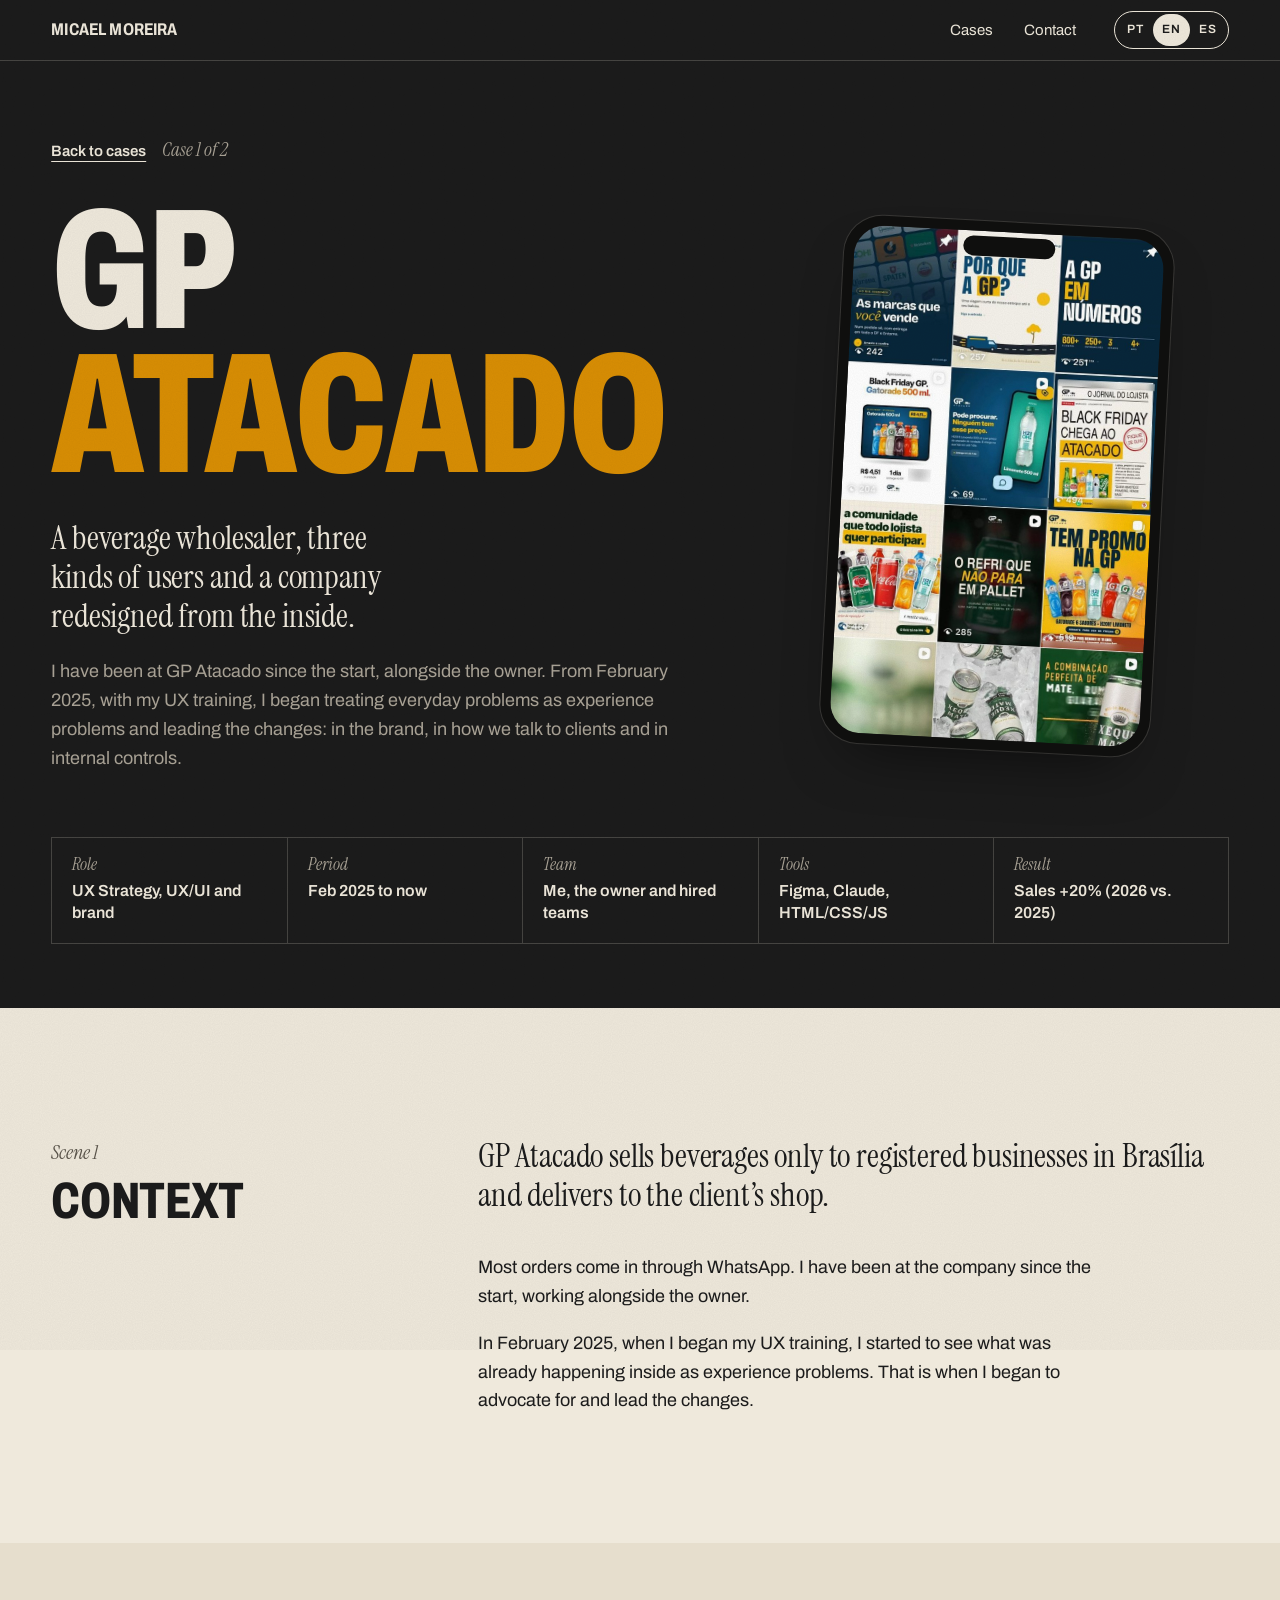
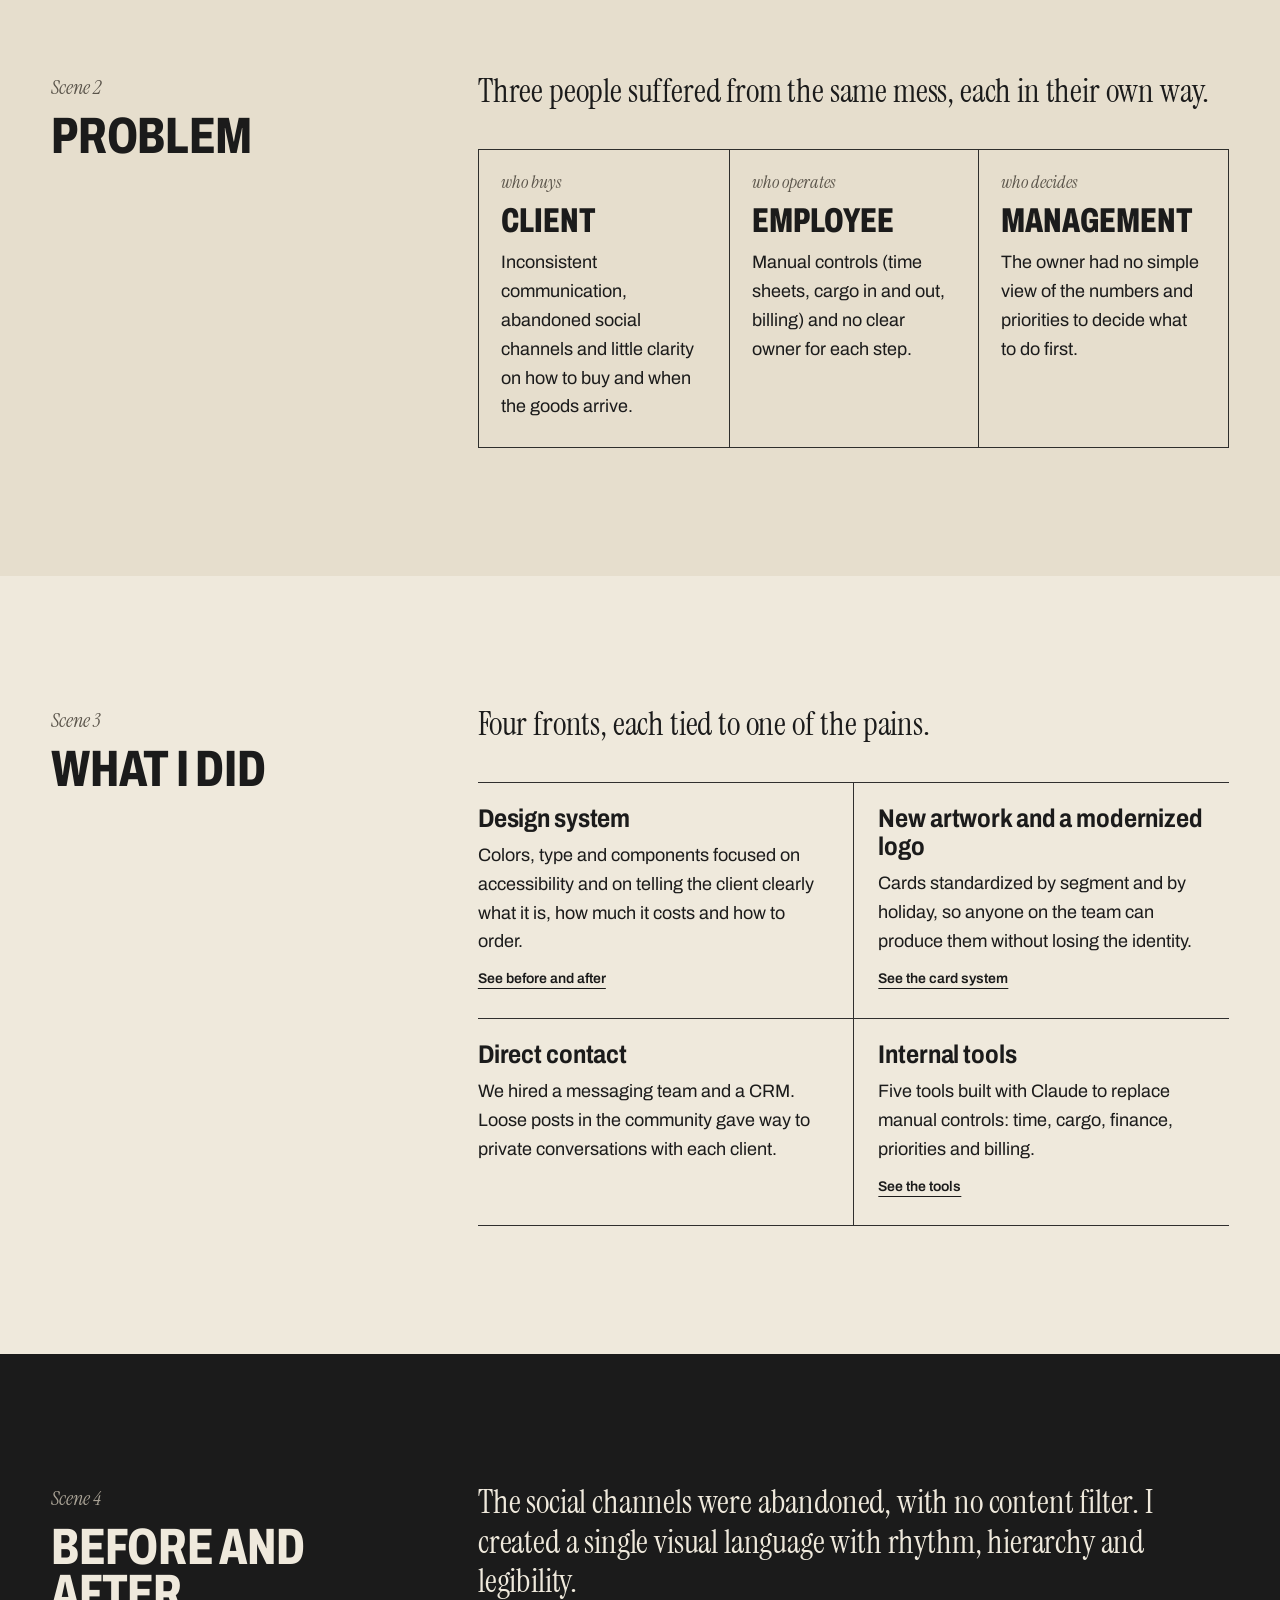
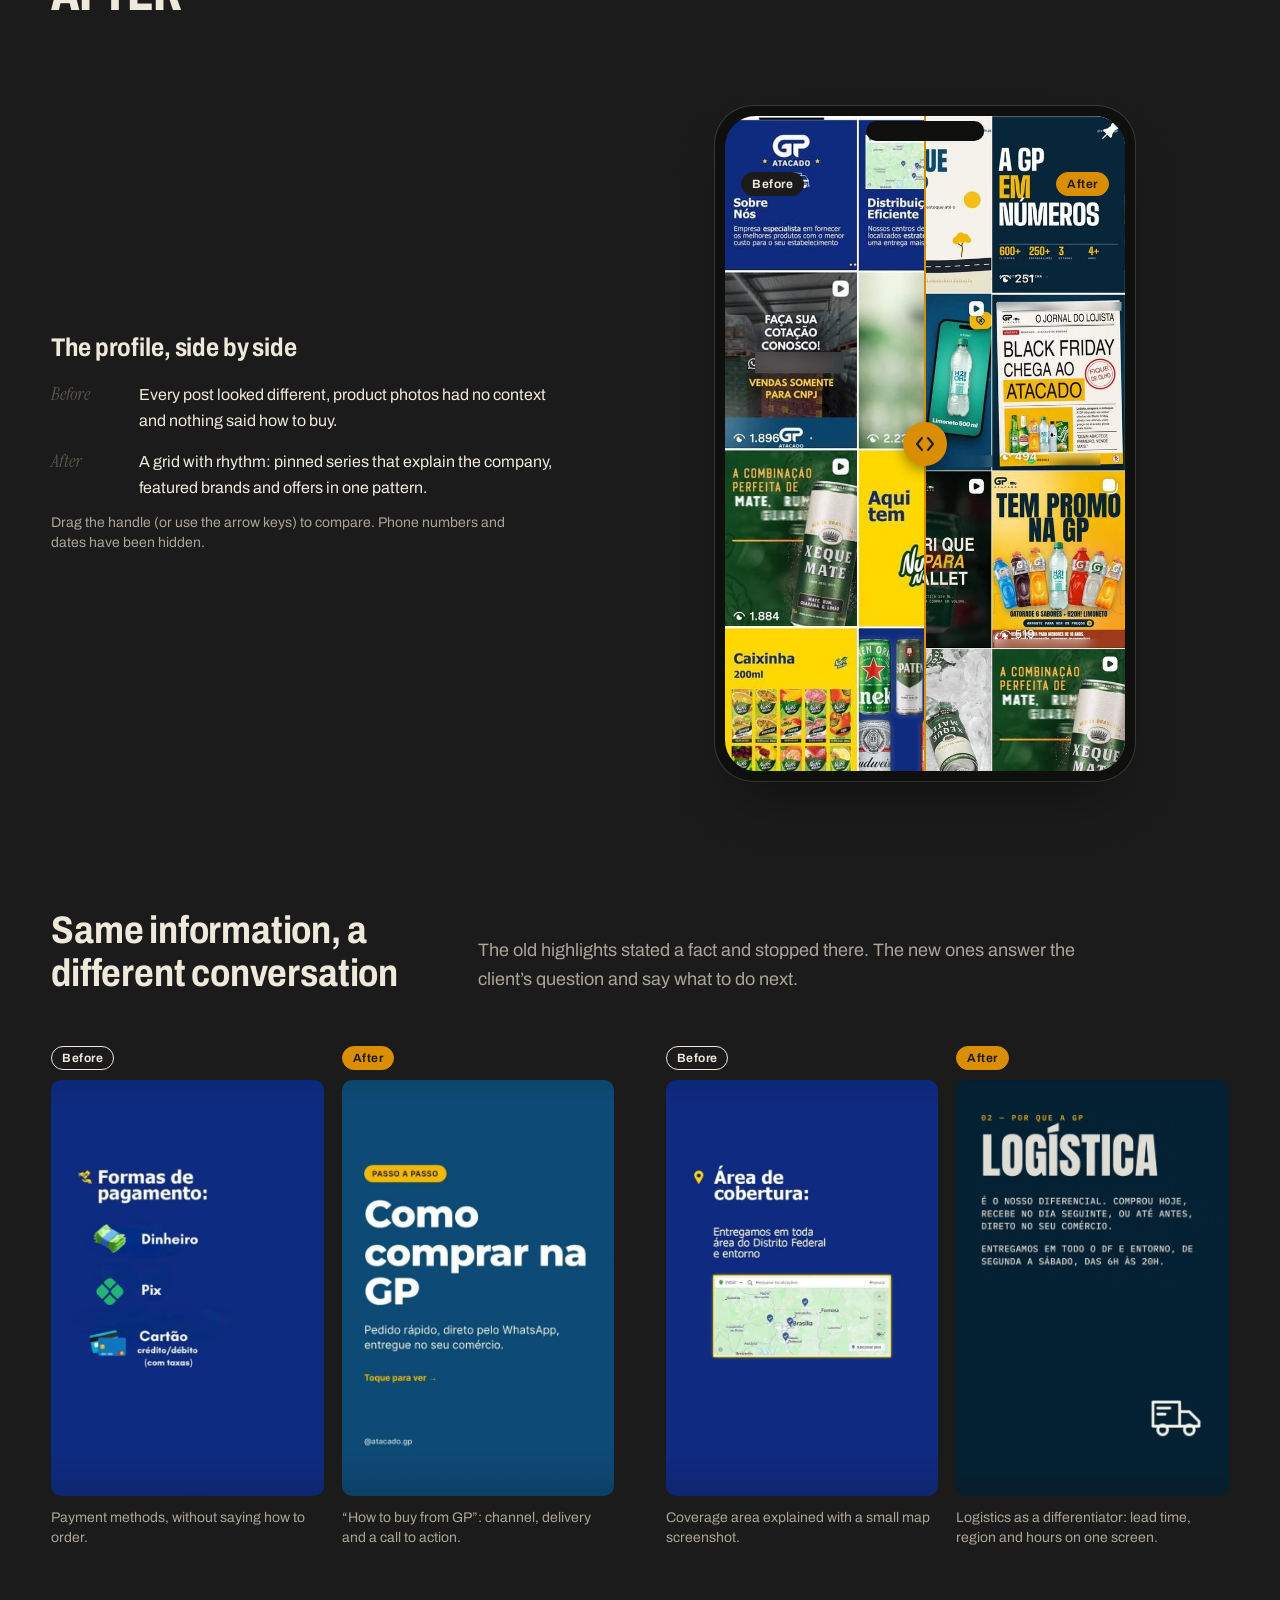
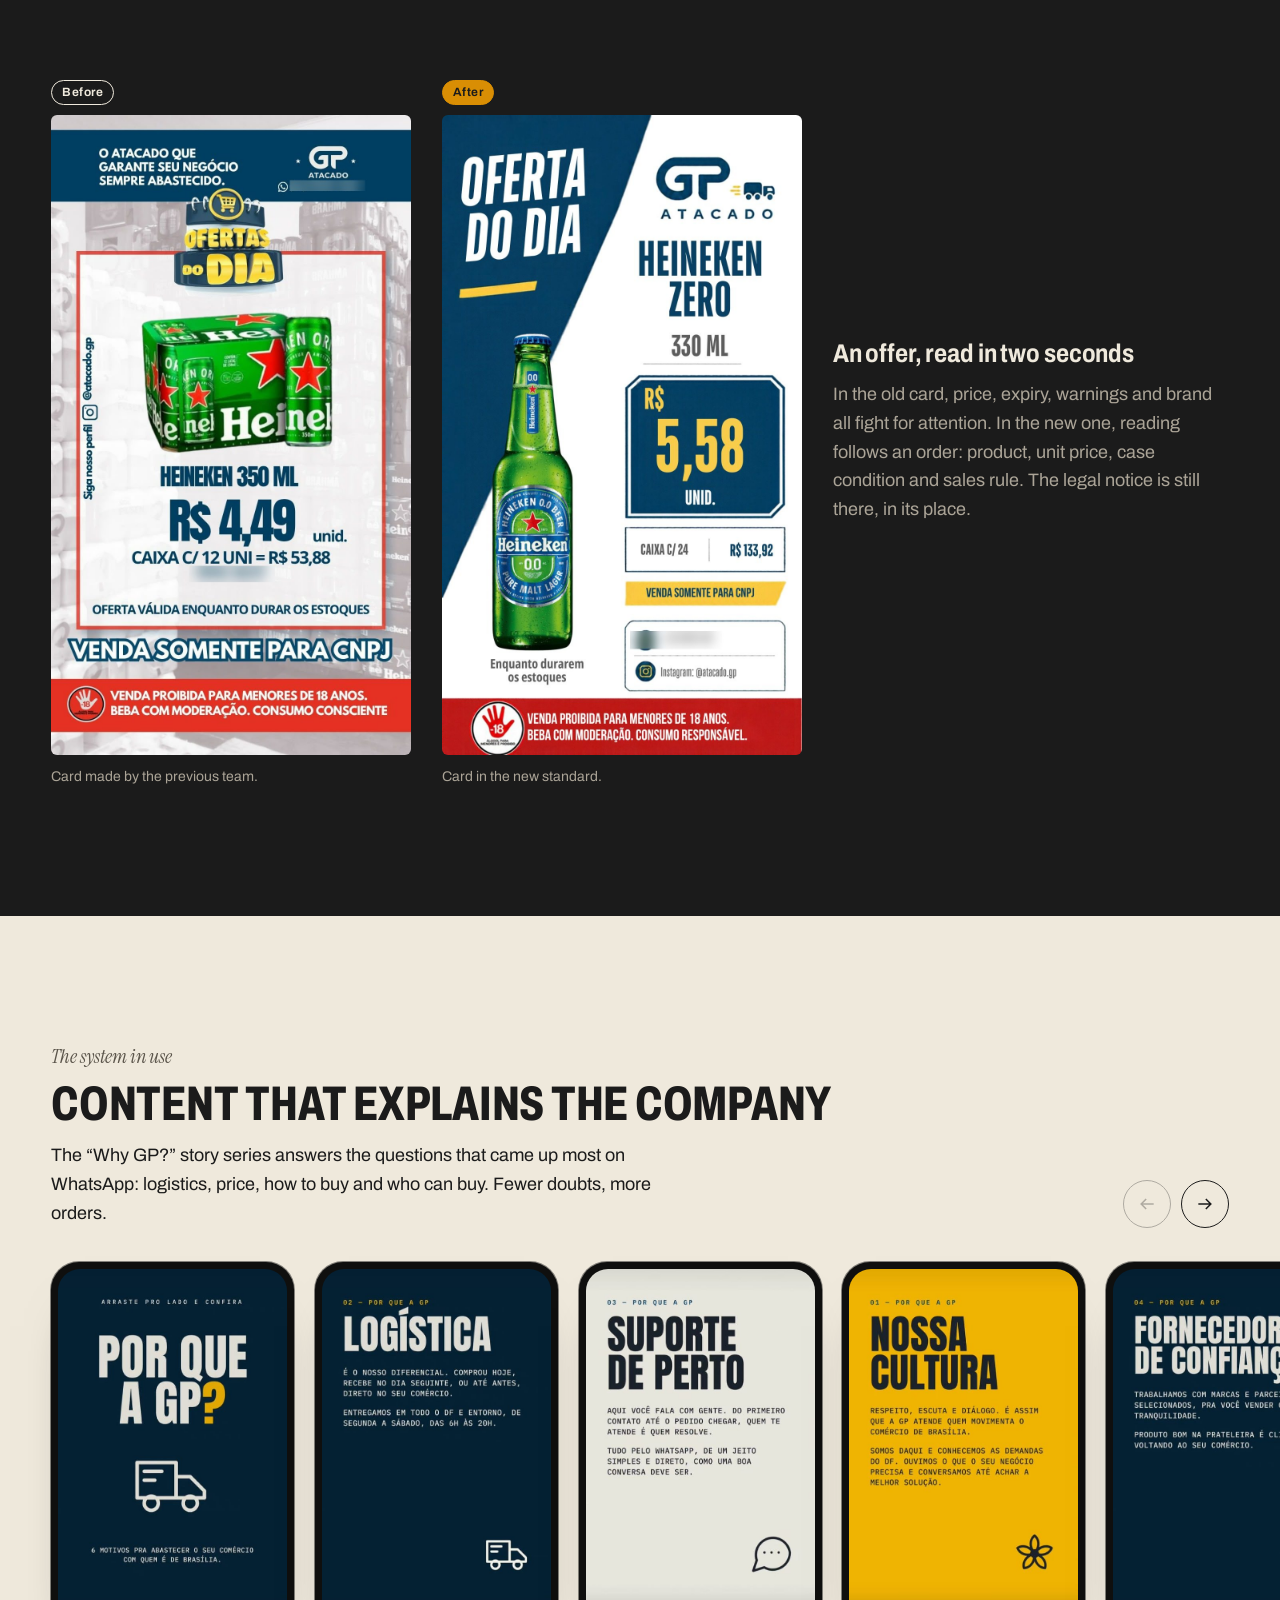
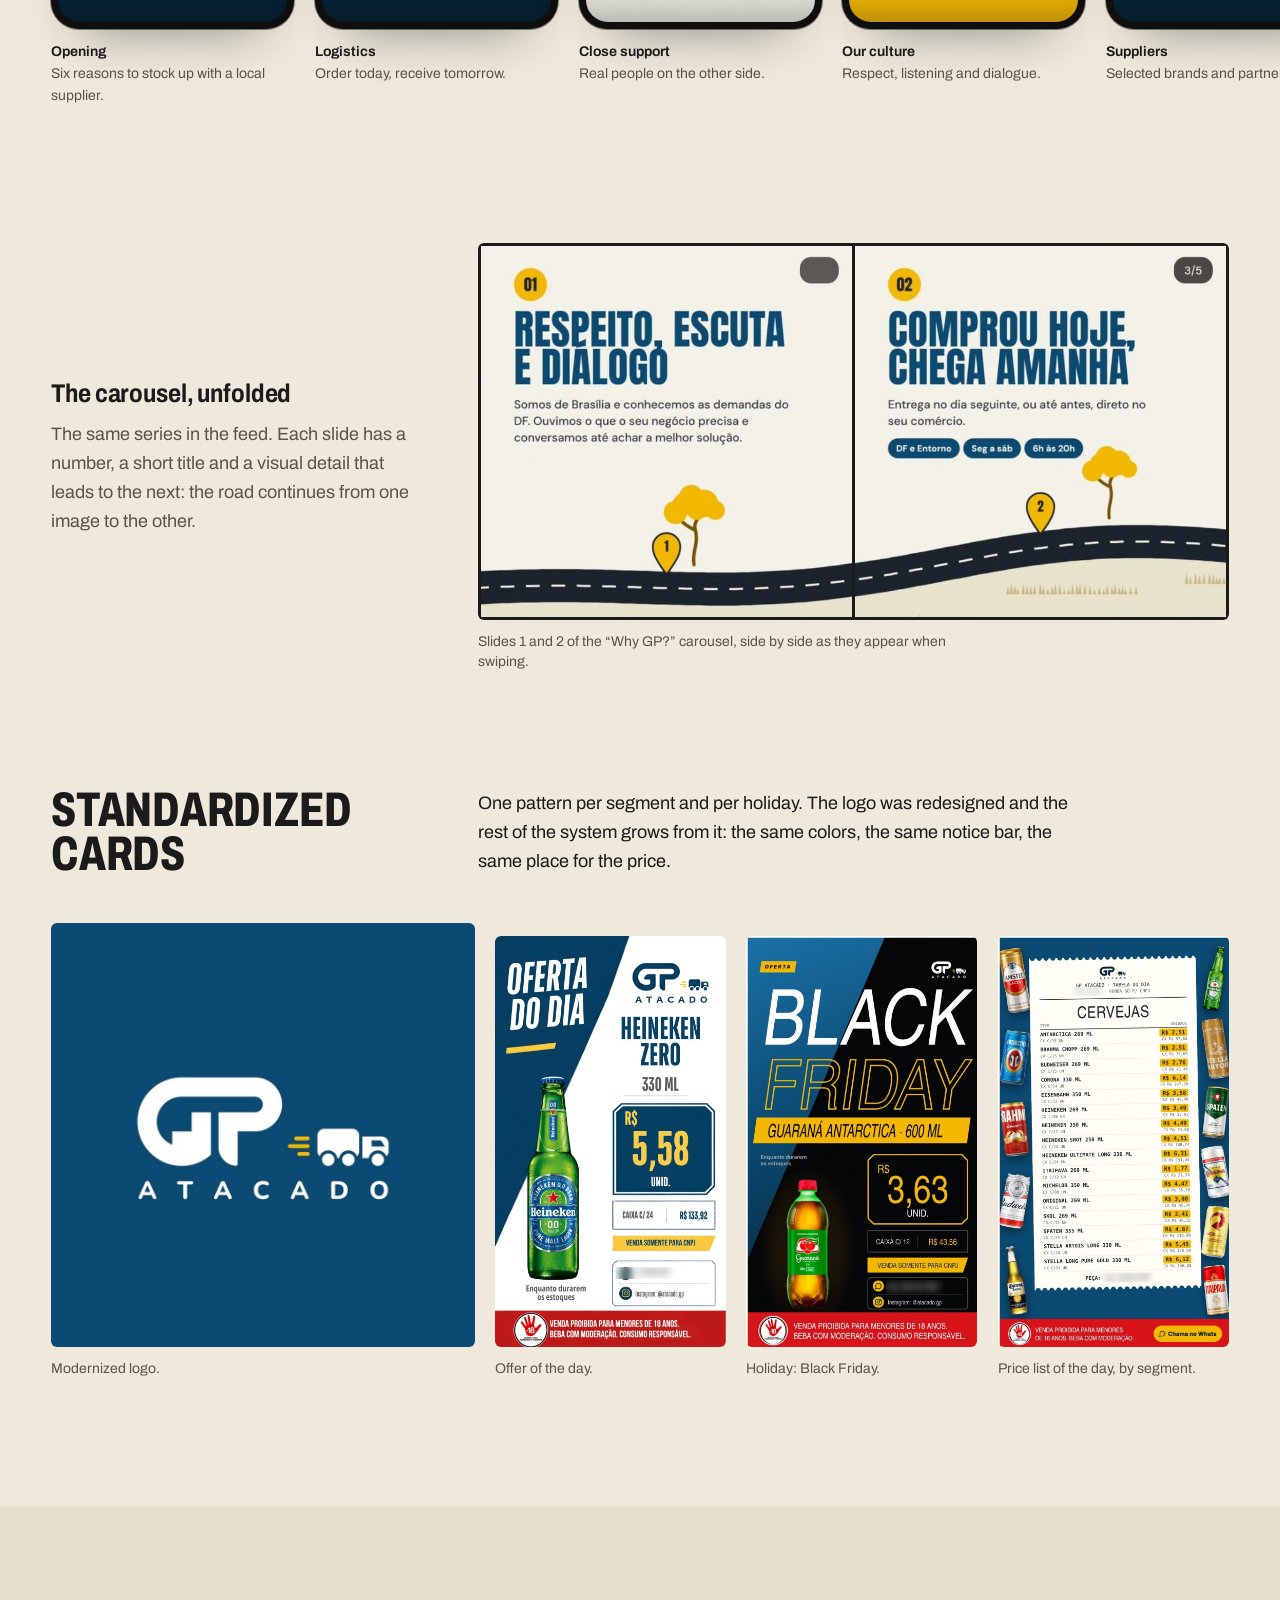
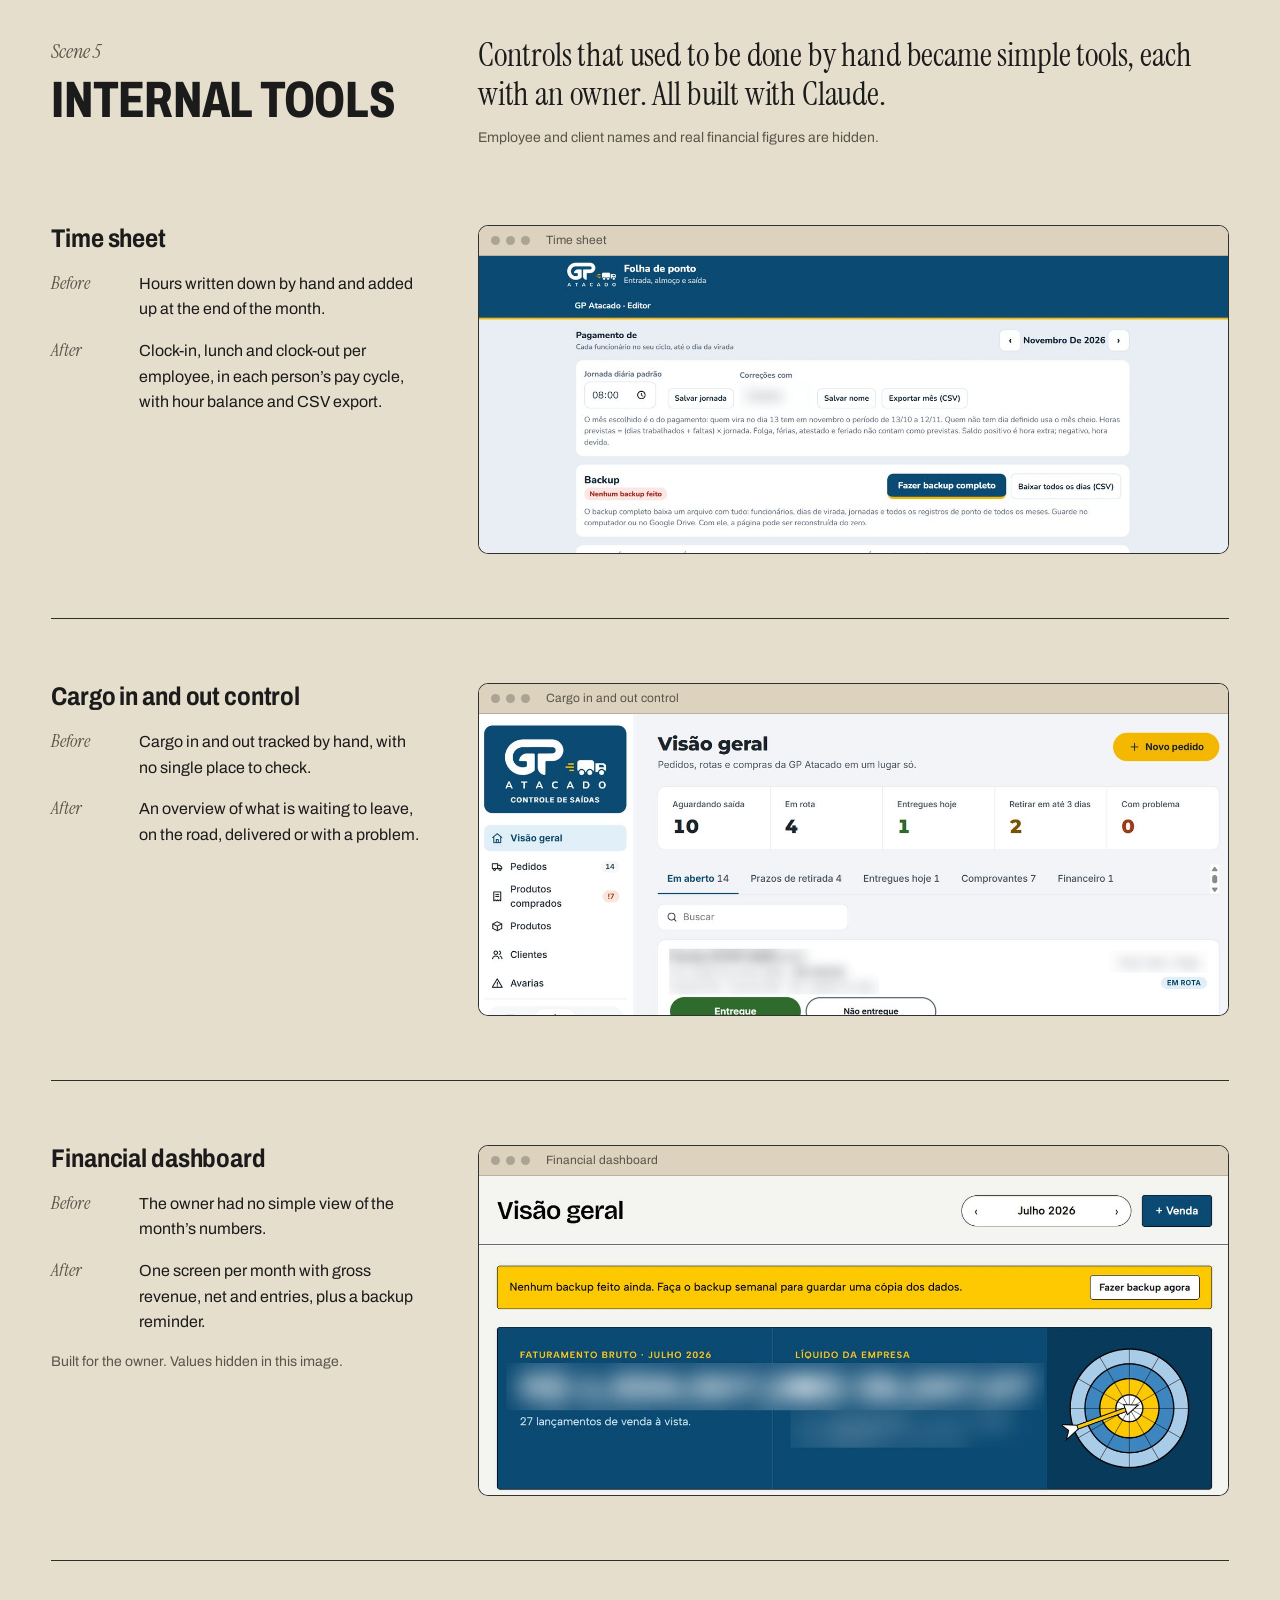
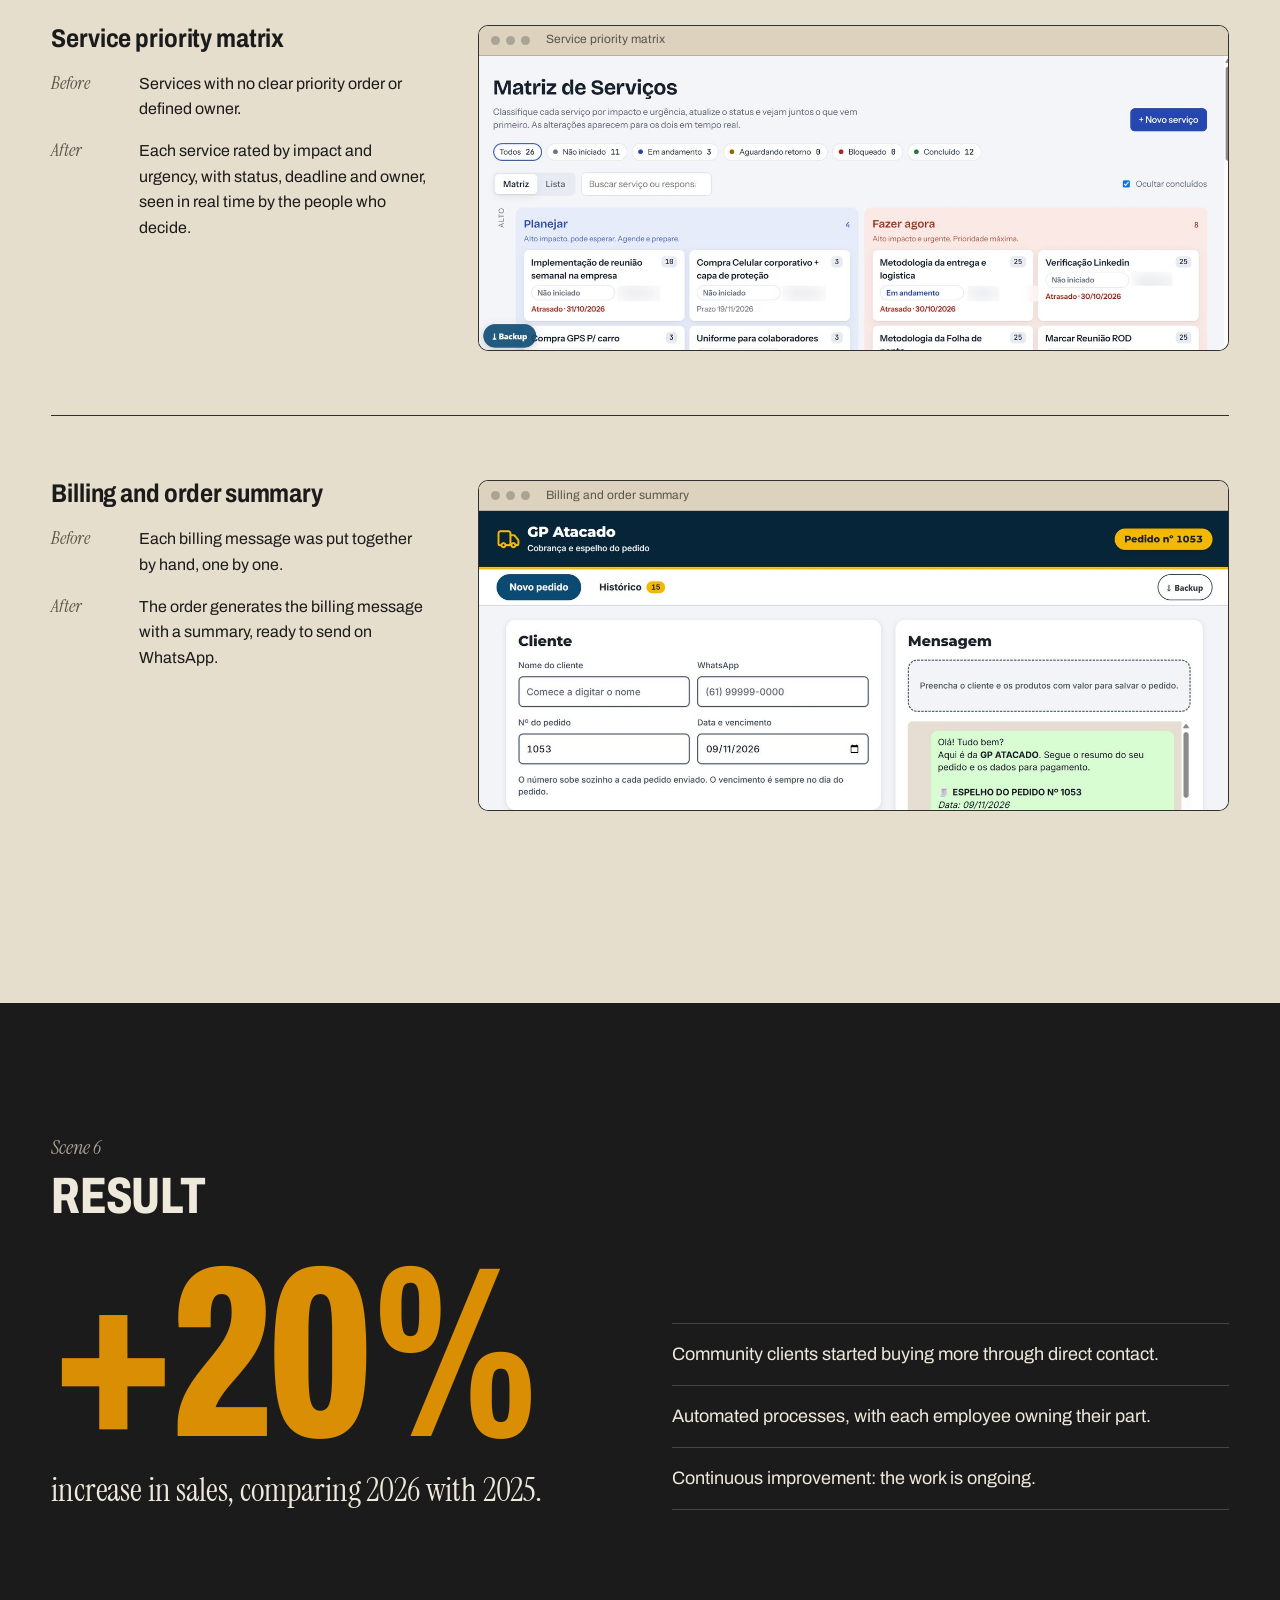
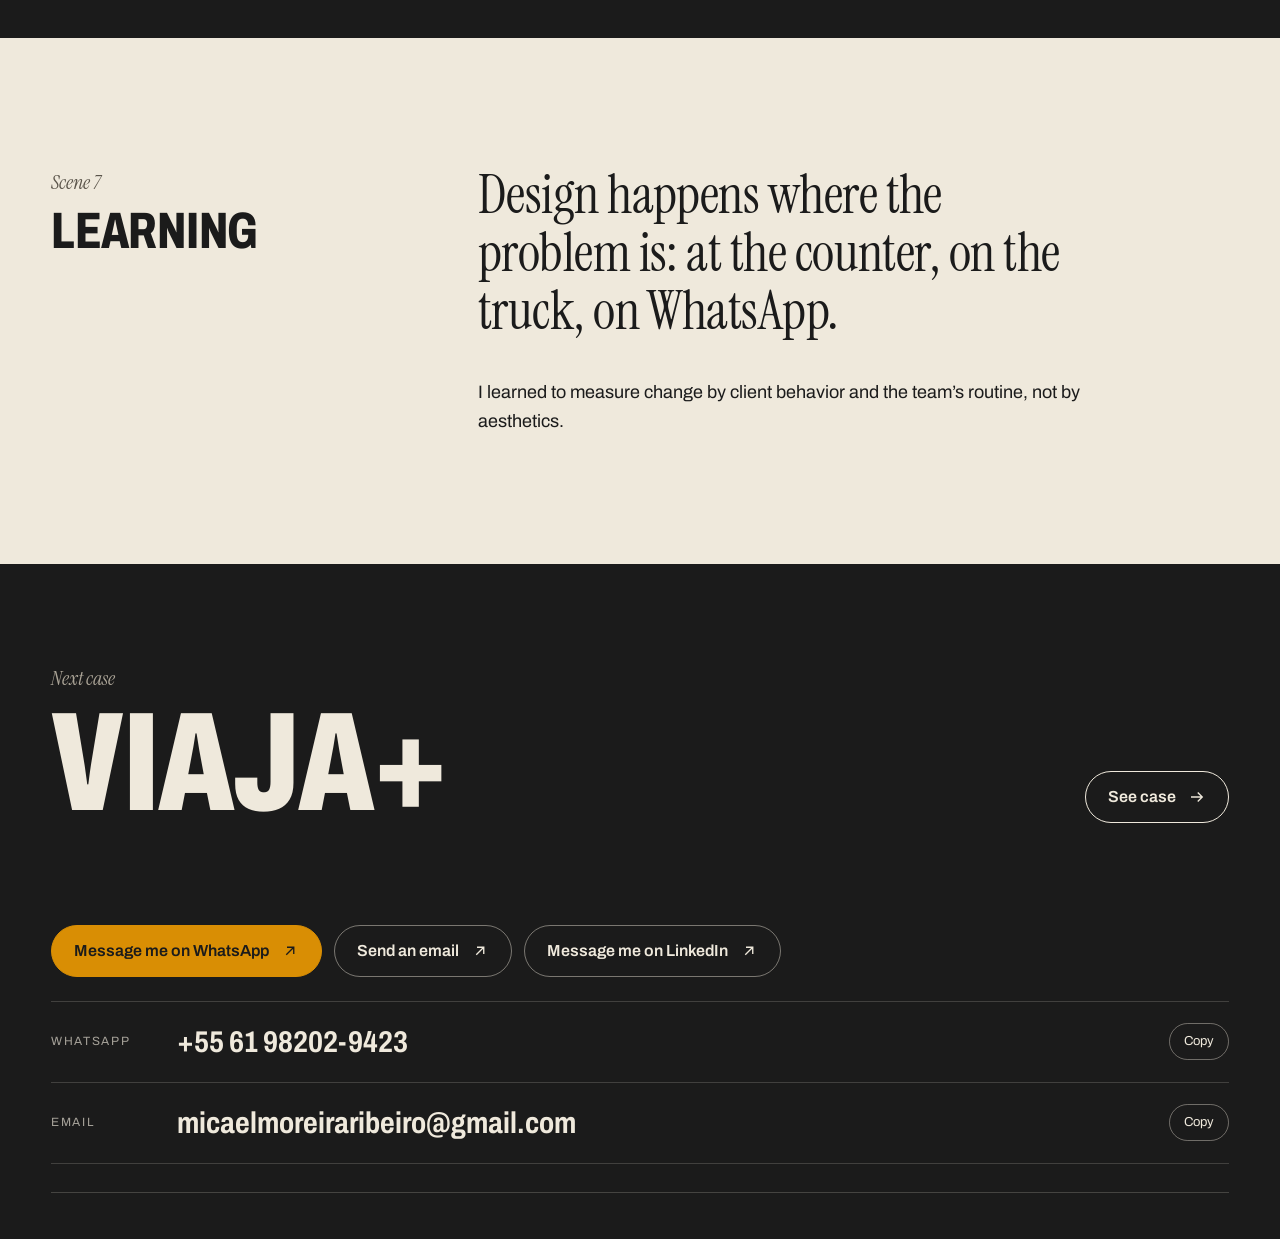
==== commit b25b7438: "Add files via upload" ====
--- a/gp-atacado.html
+++ b/gp-atacado.html
@@ -6,7 +6,7 @@
 <title data-i="title_gp">GP Atacado, case de Micael Moreira</title>
 <meta name="description" content="Case GP Atacado: estratégia, design system, nova comunicação e ferramentas internas feitas com IA para um atacado de bebidas em Brasília.">
 <meta name="theme-color" content="#1B1B1B">
-<link rel="preload" href="assets/fonts/archivo-latin-wdth-normal.woff2" as="font" type="font/woff2" crossorigin>
+<link rel="preload" href="archivo-latin-wdth-normal.woff2" as="font" type="font/woff2" crossorigin>
 <link rel="stylesheet" href="style.css">
 <script src="i18n.js" defer></script>
 <script src="main.js" defer></script>
@@ -41,7 +41,7 @@
           <p class="lead" data-i="gp_tag">Um atacado de bebidas, três tipos de usuário e uma empresa redesenhada por dentro.</p>
           <p data-i="gp_intro" class="prose mute" style="margin-top:22px">Estou na GP Atacado desde o começo, ao lado do dono. A partir de fevereiro de 2025, com a formação em UX, passei a tratar os problemas do dia a dia como problemas de experiência e a liderar as mudanças: na marca, na conversa com o cliente e nos controles internos.</p>
         </div>
-        <div class="phone" aria-hidden="true"><span class="notch"></span><div class="screen"><img src="assets/img/cmp-depois.jpg" width="720" height="1180" alt=""></div></div>
+        <div class="phone" aria-hidden="true"><span class="notch"></span><div class="screen"><img src="cmp-depois.jpg" width="720" height="1180" alt=""></div></div>
       </div>
       <dl class="ficha five">
         <div><dt data-i="k_role">Papel</dt><dd data-i="v_role">UX Strategy, UX/UI e marca</dd></div>
@@ -119,8 +119,8 @@
         <div class="phone compare">
           <span class="notch" aria-hidden="true"></span>
           <div class="screen">
-            <div class="layer"><img src="assets/img/cmp-antes.jpg" width="720" height="1180" alt="Grade antiga do Instagram da GP Atacado: posts sem padrão visual." data-i-alt="cmp_alt_b" loading="lazy"></div>
-            <div class="layer layer-after"><img src="assets/img/cmp-depois.jpg" width="720" height="1180" alt="Grade atual do Instagram da GP Atacado: séries com a mesma identidade." data-i-alt="cmp_alt_a" loading="lazy"></div>
+            <div class="layer"><img src="cmp-antes.jpg" width="720" height="1180" alt="Grade antiga do Instagram da GP Atacado: posts sem padrão visual." data-i-alt="cmp_alt_b" loading="lazy"></div>
+            <div class="layer layer-after"><img src="cmp-depois.jpg" width="720" height="1180" alt="Grade atual do Instagram da GP Atacado: séries com a mesma identidade." data-i-alt="cmp_alt_a" loading="lazy"></div>
             <span class="lbl l"><span class="tag" data-i="before">Antes</span></span>
             <span class="lbl r"><span class="tag after" data-i="after">Depois</span></span>
             <span class="handle" aria-hidden="true"></span>
@@ -138,20 +138,20 @@
         </div>
         <div class="pairs">
           <div class="pair">
-            <figure class="fig"><span class="tag" data-i="before">Antes</span><img src="assets/img/antigo-pagamento.jpg" width="640" height="975" alt="Story antigo: lista de formas de pagamento sobre fundo azul." data-i-alt="pa1_alt" loading="lazy"><figcaption data-i="pa1_c">Formas de pagamento, sem dizer como pedir.</figcaption></figure>
-            <figure class="fig"><span class="tag after" data-i="after">Depois</span><img src="assets/img/story-como.jpg" width="591" height="910" alt="Story novo: Como comprar na GP, pedido direto pelo WhatsApp." data-i-alt="pa1n_alt" loading="lazy"><figcaption data-i="pa1n_c">“Como comprar na GP”: canal, entrega e chamada para ação.</figcaption></figure>
+            <figure class="fig"><span class="tag" data-i="before">Antes</span><img src="antigo-pagamento.jpg" width="640" height="975" alt="Story antigo: lista de formas de pagamento sobre fundo azul." data-i-alt="pa1_alt" loading="lazy"><figcaption data-i="pa1_c">Formas de pagamento, sem dizer como pedir.</figcaption></figure>
+            <figure class="fig"><span class="tag after" data-i="after">Depois</span><img src="story-como.jpg" width="591" height="910" alt="Story novo: Como comprar na GP, pedido direto pelo WhatsApp." data-i-alt="pa1n_alt" loading="lazy"><figcaption data-i="pa1n_c">“Como comprar na GP”: canal, entrega e chamada para ação.</figcaption></figure>
           </div>
           <div class="pair">
-            <figure class="fig"><span class="tag" data-i="before">Antes</span><img src="assets/img/antigo-cobertura.jpg" width="640" height="975" alt="Story antigo: área de cobertura com print de mapa." data-i-alt="pa2_alt" loading="lazy"><figcaption data-i="pa2_c">Área de cobertura explicada com um print de mapa pequeno.</figcaption></figure>
-            <figure class="fig"><span class="tag after" data-i="after">Depois</span><img src="assets/img/story-logistica.jpg" width="591" height="910" alt="Story novo: Logística, entrega no dia seguinte em todo o DF e entorno." data-i-alt="pa2n_alt" loading="lazy"><figcaption data-i="pa2n_c">Logística como diferencial: prazo, região e horário em uma tela.</figcaption></figure>
+            <figure class="fig"><span class="tag" data-i="before">Antes</span><img src="antigo-cobertura.jpg" width="640" height="975" alt="Story antigo: área de cobertura com print de mapa." data-i-alt="pa2_alt" loading="lazy"><figcaption data-i="pa2_c">Área de cobertura explicada com um print de mapa pequeno.</figcaption></figure>
+            <figure class="fig"><span class="tag after" data-i="after">Depois</span><img src="story-logistica.jpg" width="591" height="910" alt="Story novo: Logística, entrega no dia seguinte em todo o DF e entorno." data-i-alt="pa2n_alt" loading="lazy"><figcaption data-i="pa2n_c">Logística como diferencial: prazo, região e horário em uma tela.</figcaption></figure>
           </div>
         </div>
       </div>
 
       <!-- 4.3 card antigo x novo -->
       <div class="cardvs" style="margin-top:clamp(80px,10vw,152px)">
-        <figure class="fig"><span class="tag" data-i="before">Antes</span><img src="assets/img/card-antigo.jpg" width="900" height="1600" alt="Card de oferta antigo, com muitas informações concorrendo entre si." data-i-alt="cv1_alt" loading="lazy" style="margin-top:10px"><figcaption data-i="cap_old">Card feito pela equipe anterior.</figcaption></figure>
-        <figure class="fig"><span class="tag after" data-i="after">Depois</span><img src="assets/img/card-oferta.jpg" width="900" height="1600" alt="Card de oferta no novo padrão: produto, preço e condição em hierarquia clara." data-i-alt="cv2_alt" loading="lazy" style="margin-top:10px"><figcaption data-i="cap_new">Card no novo padrão.</figcaption></figure>
+        <figure class="fig"><span class="tag" data-i="before">Antes</span><img src="card-antigo.jpg" width="900" height="1600" alt="Card de oferta antigo, com muitas informações concorrendo entre si." data-i-alt="cv1_alt" loading="lazy" style="margin-top:10px"><figcaption data-i="cap_old">Card feito pela equipe anterior.</figcaption></figure>
+        <figure class="fig"><span class="tag after" data-i="after">Depois</span><img src="card-oferta.jpg" width="900" height="1600" alt="Card de oferta no novo padrão: produto, preço e condição em hierarquia clara." data-i-alt="cv2_alt" loading="lazy" style="margin-top:10px"><figcaption data-i="cap_new">Card no novo padrão.</figcaption></figure>
         <div class="note">
           <h3 class="h3" data-i="cv_t">Uma oferta, lida em dois segundos</h3>
           <p class="mute" style="margin-top:12px" data-i="cv_d">No card antigo, preço, validade, avisos e marca disputam a atenção. No novo, a leitura segue uma ordem: produto, preço da unidade, condição da caixa e regra de venda. O aviso legal continua lá, mas no lugar dele.</p>
@@ -175,14 +175,14 @@
         </div>
       </div>
       <div class="reel" tabindex="0" role="region" aria-label="Série de stories Por que a GP?" data-i-aria="reel_label">
-        <figure><div class="phone on-paper"><div class="screen"><img src="assets/img/story-porque.jpg" width="591" height="910" alt="Abertura da série: Por que a GP?" data-i-alt="st0_alt" loading="lazy"></div></div><figcaption><b data-i="st0">Abertura</b><span data-i="st0d">Seis motivos para abastecer com quem é de Brasília.</span></figcaption></figure>
-        <figure><div class="phone on-paper"><div class="screen"><img src="assets/img/story-logistica.jpg" width="591" height="910" alt="Story Logística." data-i-alt="st1_alt" loading="lazy"></div></div><figcaption><b data-i="st1">Logística</b><span data-i="st1d">Comprou hoje, recebe amanhã.</span></figcaption></figure>
-        <figure><div class="phone on-paper"><div class="screen"><img src="assets/img/story-suporte.jpg" width="591" height="910" alt="Story Suporte de perto." data-i-alt="st2_alt" loading="lazy"></div></div><figcaption><b data-i="st2">Suporte de perto</b><span data-i="st2d">Gente de verdade do outro lado.</span></figcaption></figure>
-        <figure><div class="phone on-paper"><div class="screen"><img src="assets/img/story-cultura.jpg" width="591" height="910" alt="Story Nossa cultura." data-i-alt="st3_alt" loading="lazy"></div></div><figcaption><b data-i="st3">Nossa cultura</b><span data-i="st3d">Respeito, escuta e diálogo.</span></figcaption></figure>
-        <figure><div class="phone on-paper"><div class="screen"><img src="assets/img/story-fornecedores.jpg" width="591" height="910" alt="Story Fornecedores de confiança." data-i-alt="st4_alt" loading="lazy"></div></div><figcaption><b data-i="st4">Fornecedores</b><span data-i="st4d">Marcas e parceiros selecionados.</span></figcaption></figure>
-        <figure><div class="phone on-paper"><div class="screen"><img src="assets/img/story-burocracia.jpg" width="591" height="910" alt="Story Sem burocracia." data-i-alt="st5_alt" loading="lazy"></div></div><figcaption><b data-i="st5">Sem burocracia</b><span data-i="st5d">Pediu, pagou, chegou.</span></figcaption></figure>
-        <figure><div class="phone on-paper"><div class="screen"><img src="assets/img/story-exclusiva.jpg" width="591" height="910" alt="Story Venda exclusiva para empresas." data-i-alt="st6_alt" loading="lazy"></div></div><figcaption><b data-i="st6">Só para CNPJ</b><span data-i="st6d">Quem pode comprar, dito logo de cara.</span></figcaption></figure>
-        <figure><div class="phone on-paper"><div class="screen"><img src="assets/img/story-compre.jpg" width="591" height="910" alt="Story Compre hoje, receba até amanhã." data-i-alt="st7_alt" loading="lazy"></div></div><figcaption><b data-i="st7">Prazos</b><span data-i="st7d">Dias, horários e frete em blocos.</span></figcaption></figure>
+        <figure><div class="phone on-paper"><div class="screen"><img src="story-porque.jpg" width="591" height="910" alt="Abertura da série: Por que a GP?" data-i-alt="st0_alt" loading="lazy"></div></div><figcaption><b data-i="st0">Abertura</b><span data-i="st0d">Seis motivos para abastecer com quem é de Brasília.</span></figcaption></figure>
+        <figure><div class="phone on-paper"><div class="screen"><img src="story-logistica.jpg" width="591" height="910" alt="Story Logística." data-i-alt="st1_alt" loading="lazy"></div></div><figcaption><b data-i="st1">Logística</b><span data-i="st1d">Comprou hoje, recebe amanhã.</span></figcaption></figure>
+        <figure><div class="phone on-paper"><div class="screen"><img src="story-suporte.jpg" width="591" height="910" alt="Story Suporte de perto." data-i-alt="st2_alt" loading="lazy"></div></div><figcaption><b data-i="st2">Suporte de perto</b><span data-i="st2d">Gente de verdade do outro lado.</span></figcaption></figure>
+        <figure><div class="phone on-paper"><div class="screen"><img src="story-cultura.jpg" width="591" height="910" alt="Story Nossa cultura." data-i-alt="st3_alt" loading="lazy"></div></div><figcaption><b data-i="st3">Nossa cultura</b><span data-i="st3d">Respeito, escuta e diálogo.</span></figcaption></figure>
+        <figure><div class="phone on-paper"><div class="screen"><img src="story-fornecedores.jpg" width="591" height="910" alt="Story Fornecedores de confiança." data-i-alt="st4_alt" loading="lazy"></div></div><figcaption><b data-i="st4">Fornecedores</b><span data-i="st4d">Marcas e parceiros selecionados.</span></figcaption></figure>
+        <figure><div class="phone on-paper"><div class="screen"><img src="story-burocracia.jpg" width="591" height="910" alt="Story Sem burocracia." data-i-alt="st5_alt" loading="lazy"></div></div><figcaption><b data-i="st5">Sem burocracia</b><span data-i="st5d">Pediu, pagou, chegou.</span></figcaption></figure>
+        <figure><div class="phone on-paper"><div class="screen"><img src="story-exclusiva.jpg" width="591" height="910" alt="Story Venda exclusiva para empresas." data-i-alt="st6_alt" loading="lazy"></div></div><figcaption><b data-i="st6">Só para CNPJ</b><span data-i="st6d">Quem pode comprar, dito logo de cara.</span></figcaption></figure>
+        <figure><div class="phone on-paper"><div class="screen"><img src="story-compre.jpg" width="591" height="910" alt="Story Compre hoje, receba até amanhã." data-i-alt="st7_alt" loading="lazy"></div></div><figcaption><b data-i="st7">Prazos</b><span data-i="st7d">Dias, horários e frete em blocos.</span></figcaption></figure>
       </div>
     </div>
 
@@ -193,8 +193,8 @@
       </div>
       <figure class="fig">
         <div class="slides">
-          <img src="assets/img/depois-p3.jpg" width="591" height="590" alt="Lâmina 1: Respeito, escuta e diálogo." data-i-alt="car1_alt" loading="lazy">
-          <img src="assets/img/depois-p2.jpg" width="591" height="590" alt="Lâmina 2: Comprou hoje, chega amanhã." data-i-alt="car2_alt" loading="lazy">
+          <img src="depois-p3.jpg" width="591" height="590" alt="Lâmina 1: Respeito, escuta e diálogo." data-i-alt="car1_alt" loading="lazy">
+          <img src="depois-p2.jpg" width="591" height="590" alt="Lâmina 2: Comprou hoje, chega amanhã." data-i-alt="car2_alt" loading="lazy">
         </div>
         <figcaption data-i="car_c">Lâminas 1 e 2 do carrossel “Por que a GP?”, lado a lado como aparecem ao deslizar.</figcaption>
       </figure>
@@ -206,10 +206,10 @@
         <p class="prose" data-i="a4cp">Um padrão por segmento e por data festiva. O logo foi redesenhado e o resto do sistema parte dele: as mesmas cores, a mesma faixa de aviso, o mesmo lugar para o preço.</p>
       </div>
       <div class="system">
-        <figure class="fig logo"><img src="assets/img/card-logo.jpg" width="900" height="900" alt="Logo modernizado da GP Atacado em branco sobre azul." data-i-alt="logo_alt" loading="lazy"><figcaption data-i="sy0">Logo modernizado.</figcaption></figure>
-        <figure class="fig"><img src="assets/img/card-oferta.jpg" width="900" height="1600" alt="Card Oferta do dia." data-i-alt="sy1_alt" loading="lazy"><figcaption data-i="sy1">Oferta do dia.</figcaption></figure>
-        <figure class="fig"><img src="assets/img/card-bf.jpg" width="900" height="1600" alt="Card de Black Friday." data-i-alt="sy2_alt" loading="lazy"><figcaption data-i="sy2">Data festiva: Black Friday.</figcaption></figure>
-        <figure class="fig"><img src="assets/img/card-tabela.jpg" width="900" height="1600" alt="Card Tabela do dia com preços de cervejas." data-i-alt="sy3_alt" loading="lazy"><figcaption data-i="sy3">Tabela do dia, por segmento.</figcaption></figure>
+        <figure class="fig logo"><img src="card-logo.jpg" width="900" height="900" alt="Logo modernizado da GP Atacado em branco sobre azul." data-i-alt="logo_alt" loading="lazy"><figcaption data-i="sy0">Logo modernizado.</figcaption></figure>
+        <figure class="fig"><img src="card-oferta.jpg" width="900" height="1600" alt="Card Oferta do dia." data-i-alt="sy1_alt" loading="lazy"><figcaption data-i="sy1">Oferta do dia.</figcaption></figure>
+        <figure class="fig"><img src="card-bf.jpg" width="900" height="1600" alt="Card de Black Friday." data-i-alt="sy2_alt" loading="lazy"><figcaption data-i="sy2">Data festiva: Black Friday.</figcaption></figure>
+        <figure class="fig"><img src="card-tabela.jpg" width="900" height="1600" alt="Card Tabela do dia com preços de cervejas." data-i-alt="sy3_alt" loading="lazy"><figcaption data-i="sy3">Tabela do dia, por segmento.</figcaption></figure>
       </div>
     </div>
   </section>
@@ -227,14 +227,14 @@
             <h3 class="h3" data-i="t1">Folha de ponto</h3>
             <dl class="ps"><div><dt data-i="ps_p">Antes</dt><dd data-i="t1p">Horários anotados à mão e somados no fim do mês.</dd></div><div><dt data-i="ps_s">Agora</dt><dd data-i="t1s">Entrada, almoço e saída por funcionário, no ciclo de pagamento de cada um, com saldo de horas e exportação em CSV.</dd></div></dl>
           </div>
-          <figure class="fig"><div class="browser"><div class="chrome"><i></i><i></i><i></i><span data-i="t1">Folha de ponto</span></div><a class="zoom" href="assets/img/tool-ponto.jpg" target="_blank" rel="noopener"><img src="assets/img/tool-ponto.jpg" width="1400" height="556" alt="Tela da folha de ponto: jornada padrão, ciclo de pagamento e backup." data-i-alt="t1_alt" loading="lazy"></a></div></figure>
+          <figure class="fig"><div class="browser"><div class="chrome"><i></i><i></i><i></i><span data-i="t1">Folha de ponto</span></div><a class="zoom" href="tool-ponto.jpg" target="_blank" rel="noopener"><img src="tool-ponto.jpg" width="1400" height="556" alt="Tela da folha de ponto: jornada padrão, ciclo de pagamento e backup." data-i-alt="t1_alt" loading="lazy"></a></div></figure>
         </li>
         <li class="tool">
           <div>
             <h3 class="h3" data-i="t4">Controle de saídas e entradas de carga</h3>
             <dl class="ps"><div><dt data-i="ps_p">Antes</dt><dd data-i="t4p">Saídas e entradas de carga controladas à mão, sem um lugar único para consultar.</dd></div><div><dt data-i="ps_s">Agora</dt><dd data-i="t4s">Uma visão geral com o que aguarda saída, o que está em rota, o que foi entregue e o que deu problema.</dd></div></dl>
           </div>
-          <figure class="fig"><div class="browser"><div class="chrome"><i></i><i></i><i></i><span data-i="t4">Controle de saídas e entradas de carga</span></div><a class="zoom" href="assets/img/tool-saidas.jpg" target="_blank" rel="noopener"><img src="assets/img/tool-saidas.jpg" width="1400" height="562" alt="Painel de controle de saídas: pedidos aguardando, em rota e entregues." data-i-alt="t4_alt" loading="lazy"></a></div></figure>
+          <figure class="fig"><div class="browser"><div class="chrome"><i></i><i></i><i></i><span data-i="t4">Controle de saídas e entradas de carga</span></div><a class="zoom" href="tool-saidas.jpg" target="_blank" rel="noopener"><img src="tool-saidas.jpg" width="1400" height="562" alt="Painel de controle de saídas: pedidos aguardando, em rota e entregues." data-i-alt="t4_alt" loading="lazy"></a></div></figure>
         </li>
         <li class="tool">
           <div>
@@ -242,21 +242,21 @@
             <dl class="ps"><div><dt data-i="ps_p">Antes</dt><dd data-i="t2p">O dono não tinha uma visão simples dos números do mês.</dd></div><div><dt data-i="ps_s">Agora</dt><dd data-i="t2s">Uma tela por mês com faturamento, líquido e lançamentos, e um lembrete de backup.</dd></div></dl>
             <p class="who" data-i="t2w">Feito para o dono. Valores ocultos nesta imagem.</p>
           </div>
-          <figure class="fig"><div class="browser"><div class="chrome"><i></i><i></i><i></i><span data-i="t2">Dashboard financeiro</span></div><a class="zoom" href="assets/img/tool-dash.jpg" target="_blank" rel="noopener"><img src="assets/img/tool-dash.jpg" width="1400" height="596" alt="Dashboard financeiro com os valores borrados." data-i-alt="t2_alt" loading="lazy"></a></div></figure>
+          <figure class="fig"><div class="browser"><div class="chrome"><i></i><i></i><i></i><span data-i="t2">Dashboard financeiro</span></div><a class="zoom" href="tool-dash.jpg" target="_blank" rel="noopener"><img src="tool-dash.jpg" width="1400" height="596" alt="Dashboard financeiro com os valores borrados." data-i-alt="t2_alt" loading="lazy"></a></div></figure>
         </li>
         <li class="tool">
           <div>
             <h3 class="h3" data-i="t3">Matriz de priorização de serviços</h3>
             <dl class="ps"><div><dt data-i="ps_p">Antes</dt><dd data-i="t3p">Serviços sem ordem clara de prioridade nem responsável definido.</dd></div><div><dt data-i="ps_s">Agora</dt><dd data-i="t3s">Cada serviço classificado por impacto e urgência, com status, prazo e responsável, visto em tempo real por quem decide.</dd></div></dl>
           </div>
-          <figure class="fig"><div class="browser"><div class="chrome"><i></i><i></i><i></i><span data-i="t3">Matriz de priorização de serviços</span></div><a class="zoom" href="assets/img/tool-matriz.jpg" target="_blank" rel="noopener"><img src="assets/img/tool-matriz.jpg" width="1400" height="551" alt="Matriz de serviços dividida em Planejar e Fazer agora." data-i-alt="t3_alt" loading="lazy"></a></div></figure>
+          <figure class="fig"><div class="browser"><div class="chrome"><i></i><i></i><i></i><span data-i="t3">Matriz de priorização de serviços</span></div><a class="zoom" href="tool-matriz.jpg" target="_blank" rel="noopener"><img src="tool-matriz.jpg" width="1400" height="551" alt="Matriz de serviços dividida em Planejar e Fazer agora." data-i-alt="t3_alt" loading="lazy"></a></div></figure>
         </li>
         <li class="tool">
           <div>
             <h3 class="h3" data-i="t5">Cobrança e espelho do pedido</h3>
             <dl class="ps"><div><dt data-i="ps_p">Antes</dt><dd data-i="t5p">Cada cobrança era montada à mão, uma a uma.</dd></div><div><dt data-i="ps_s">Agora</dt><dd data-i="t5s">O pedido gera sozinho a mensagem de cobrança com o resumo, pronta para enviar pelo WhatsApp.</dd></div></dl>
           </div>
-          <figure class="fig"><div class="browser"><div class="chrome"><i></i><i></i><i></i><span data-i="t5">Cobrança e espelho do pedido</span></div><a class="zoom" href="assets/img/tool-cobranca.jpg" target="_blank" rel="noopener"><img src="assets/img/tool-cobranca.jpg" width="1400" height="559" alt="Tela de cobrança: dados do cliente e prévia da mensagem do pedido." data-i-alt="t5_alt" loading="lazy"></a></div></figure>
+          <figure class="fig"><div class="browser"><div class="chrome"><i></i><i></i><i></i><span data-i="t5">Cobrança e espelho do pedido</span></div><a class="zoom" href="tool-cobranca.jpg" target="_blank" rel="noopener"><img src="tool-cobranca.jpg" width="1400" height="559" alt="Tela de cobrança: dados do cliente e prévia da mensagem do pedido." data-i-alt="t5_alt" loading="lazy"></a></div></figure>
         </li>
       </ol>
     </div>
--- a/style.css
+++ b/style.css
@@ -2,9 +2,9 @@
    Micael Ribeiro · Portfólio — paleta "Película"
    Papel domina, grafite em blocos inteiros, âmbar só como acento.
    ========================================================= */
-@font-face{font-family:"Archivo";src:url(assets/fonts/archivo-latin-wdth-normal.woff2) format("woff2");font-weight:100 900;font-stretch:62% 125%;font-display:swap}
-@font-face{font-family:"Instrument Serif";src:url(assets/fonts/instrument-serif-latin-400-normal.woff2) format("woff2");font-weight:400;font-display:swap}
-@font-face{font-family:"Instrument Serif";src:url(assets/fonts/instrument-serif-latin-400-italic.woff2) format("woff2");font-weight:400;font-style:italic;font-display:swap}
+@font-face{font-family:"Archivo";src:url(archivo-latin-wdth-normal.woff2) format("woff2");font-weight:100 900;font-stretch:62% 125%;font-display:swap}
+@font-face{font-family:"Instrument Serif";src:url(instrument-serif-latin-400-normal.woff2) format("woff2");font-weight:400;font-display:swap}
+@font-face{font-family:"Instrument Serif";src:url(instrument-serif-latin-400-italic.woff2) format("woff2");font-weight:400;font-style:italic;font-display:swap}
 
 :root{
   --paper:#EFE9DC; --paper-2:#E6DECD; --paper-3:#DCD2BE;
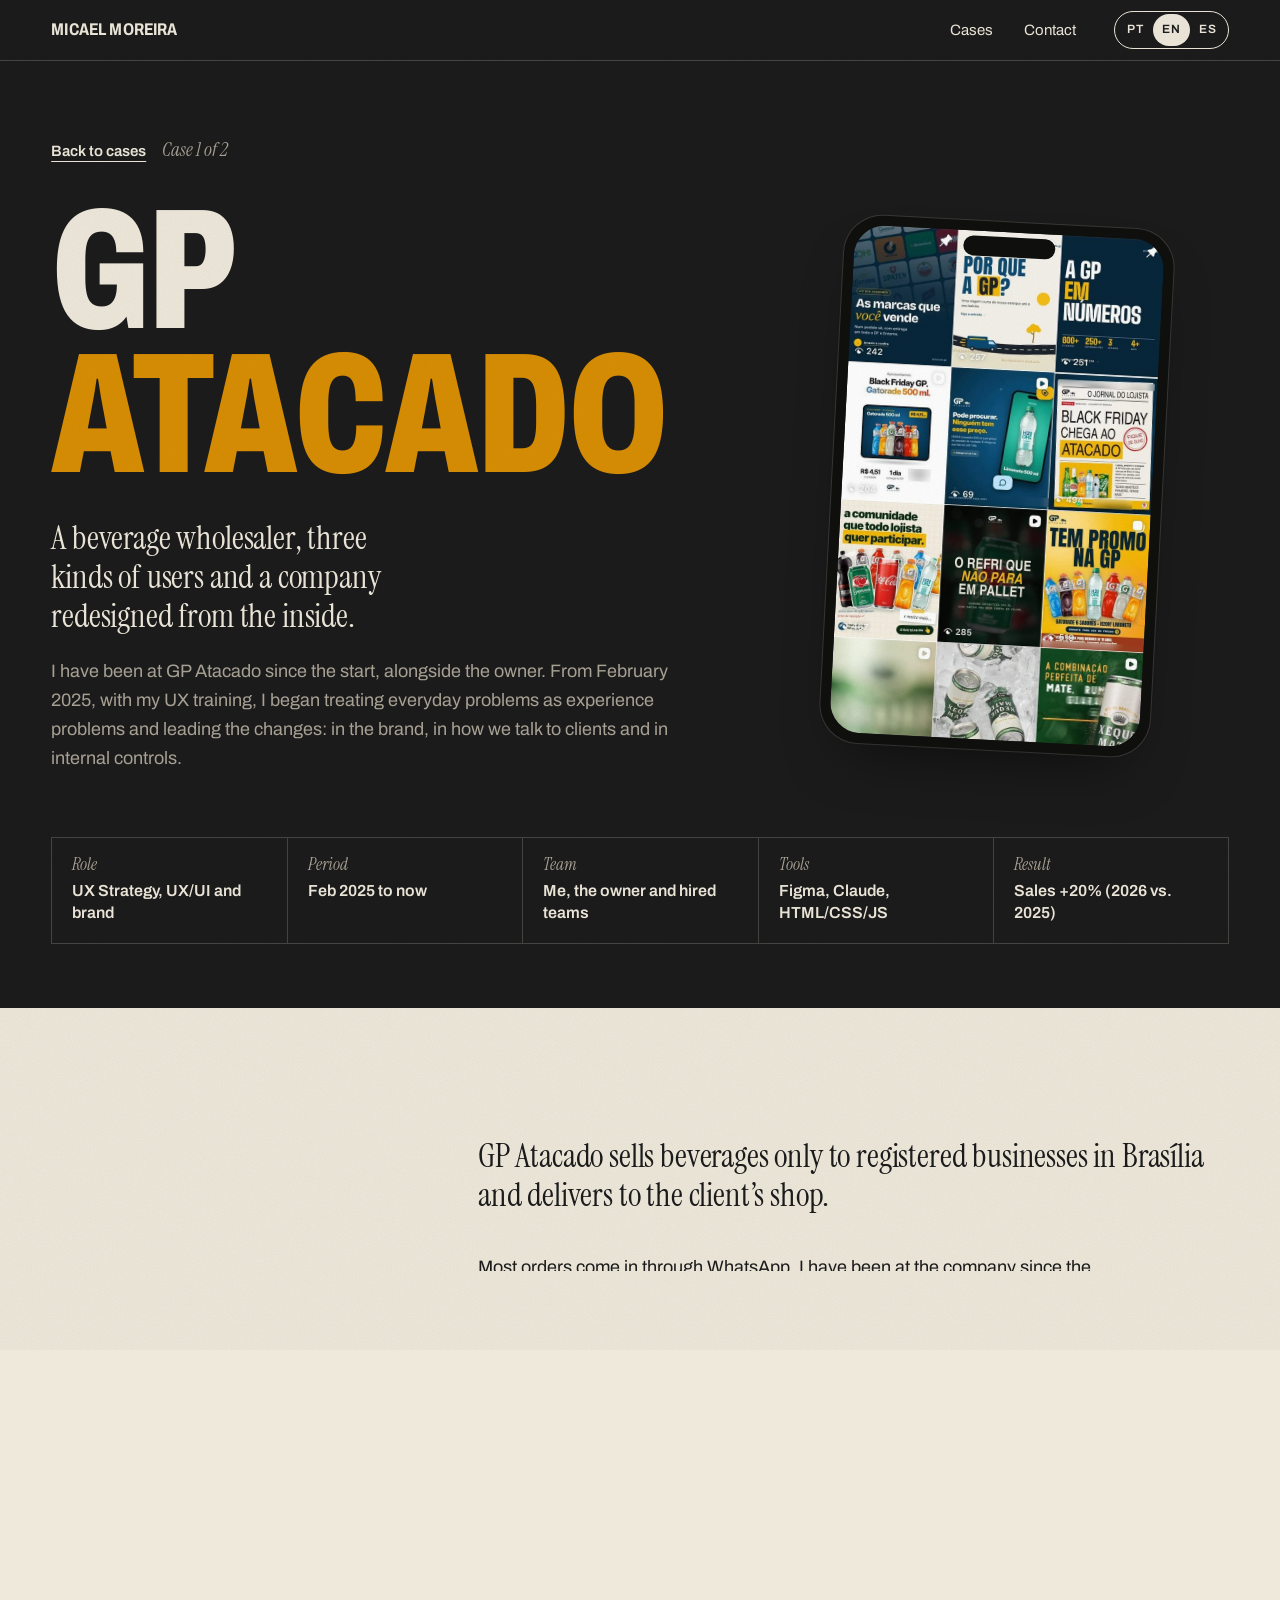
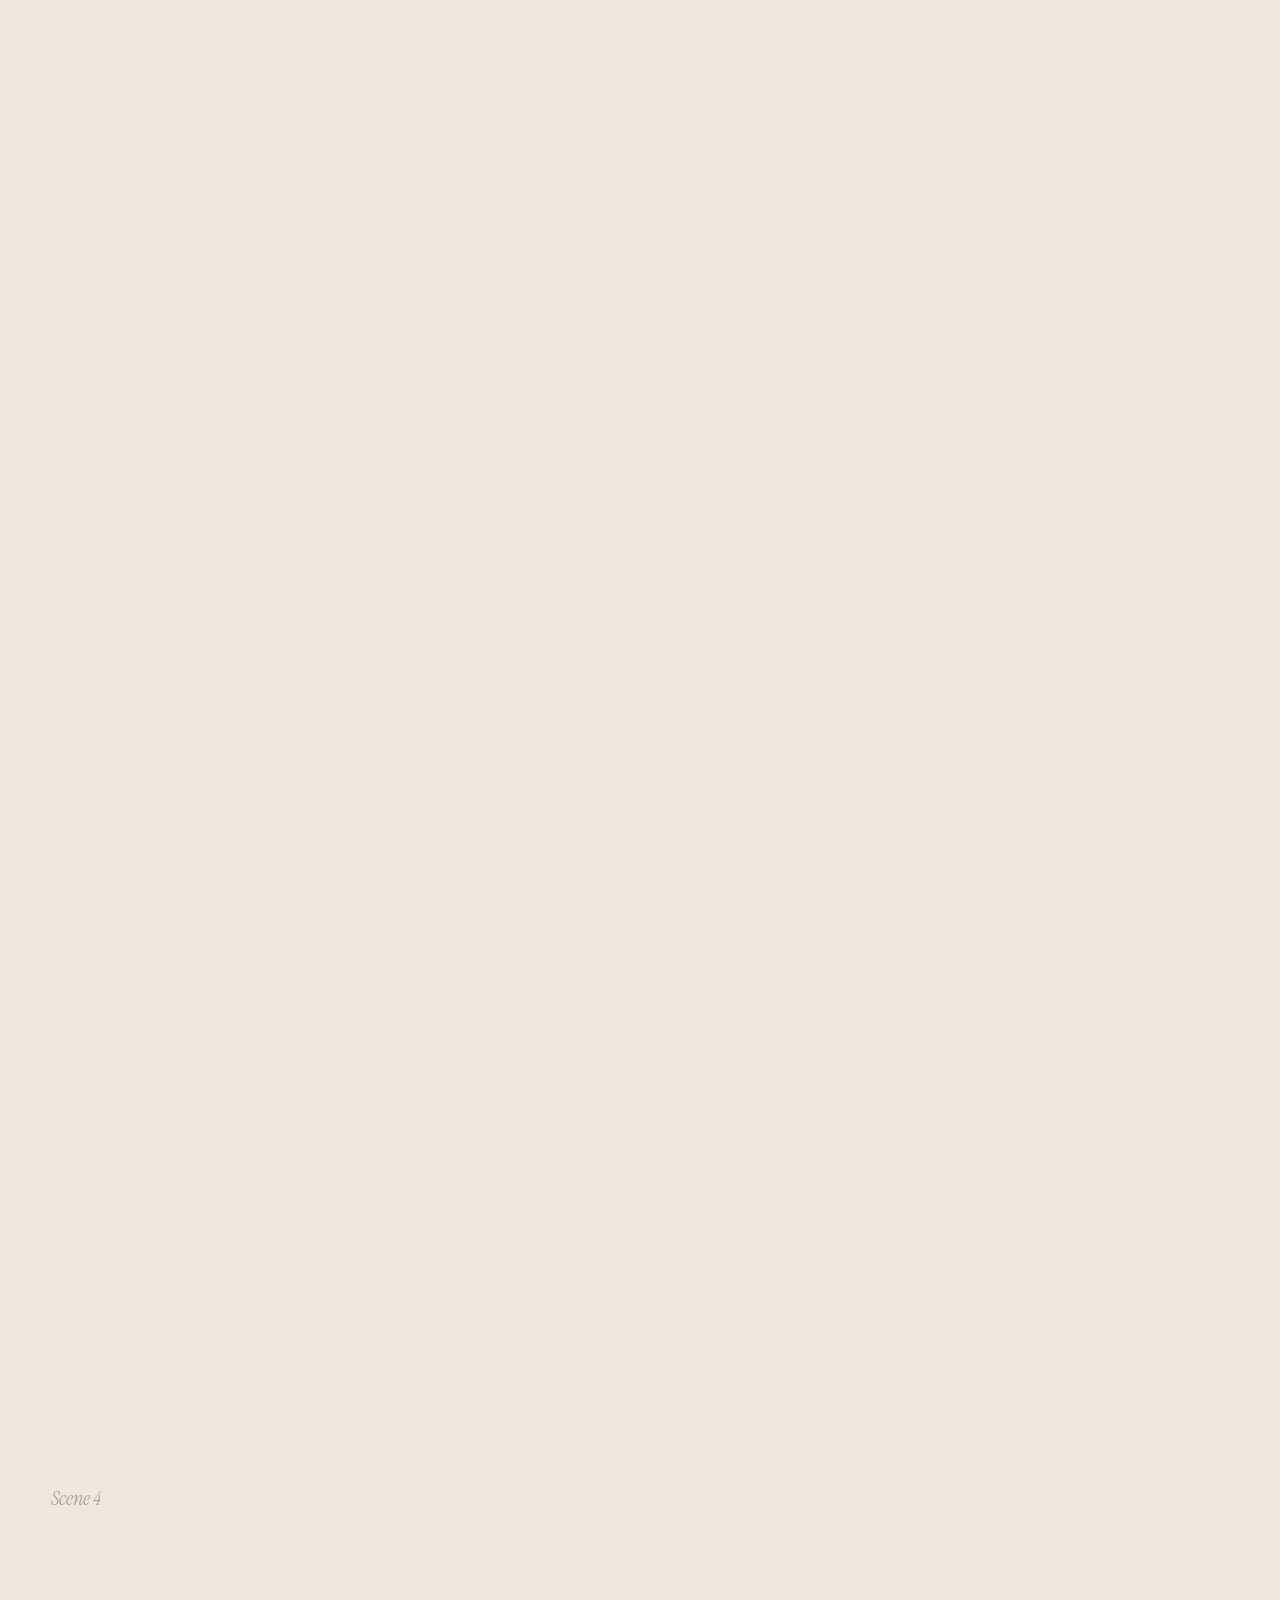
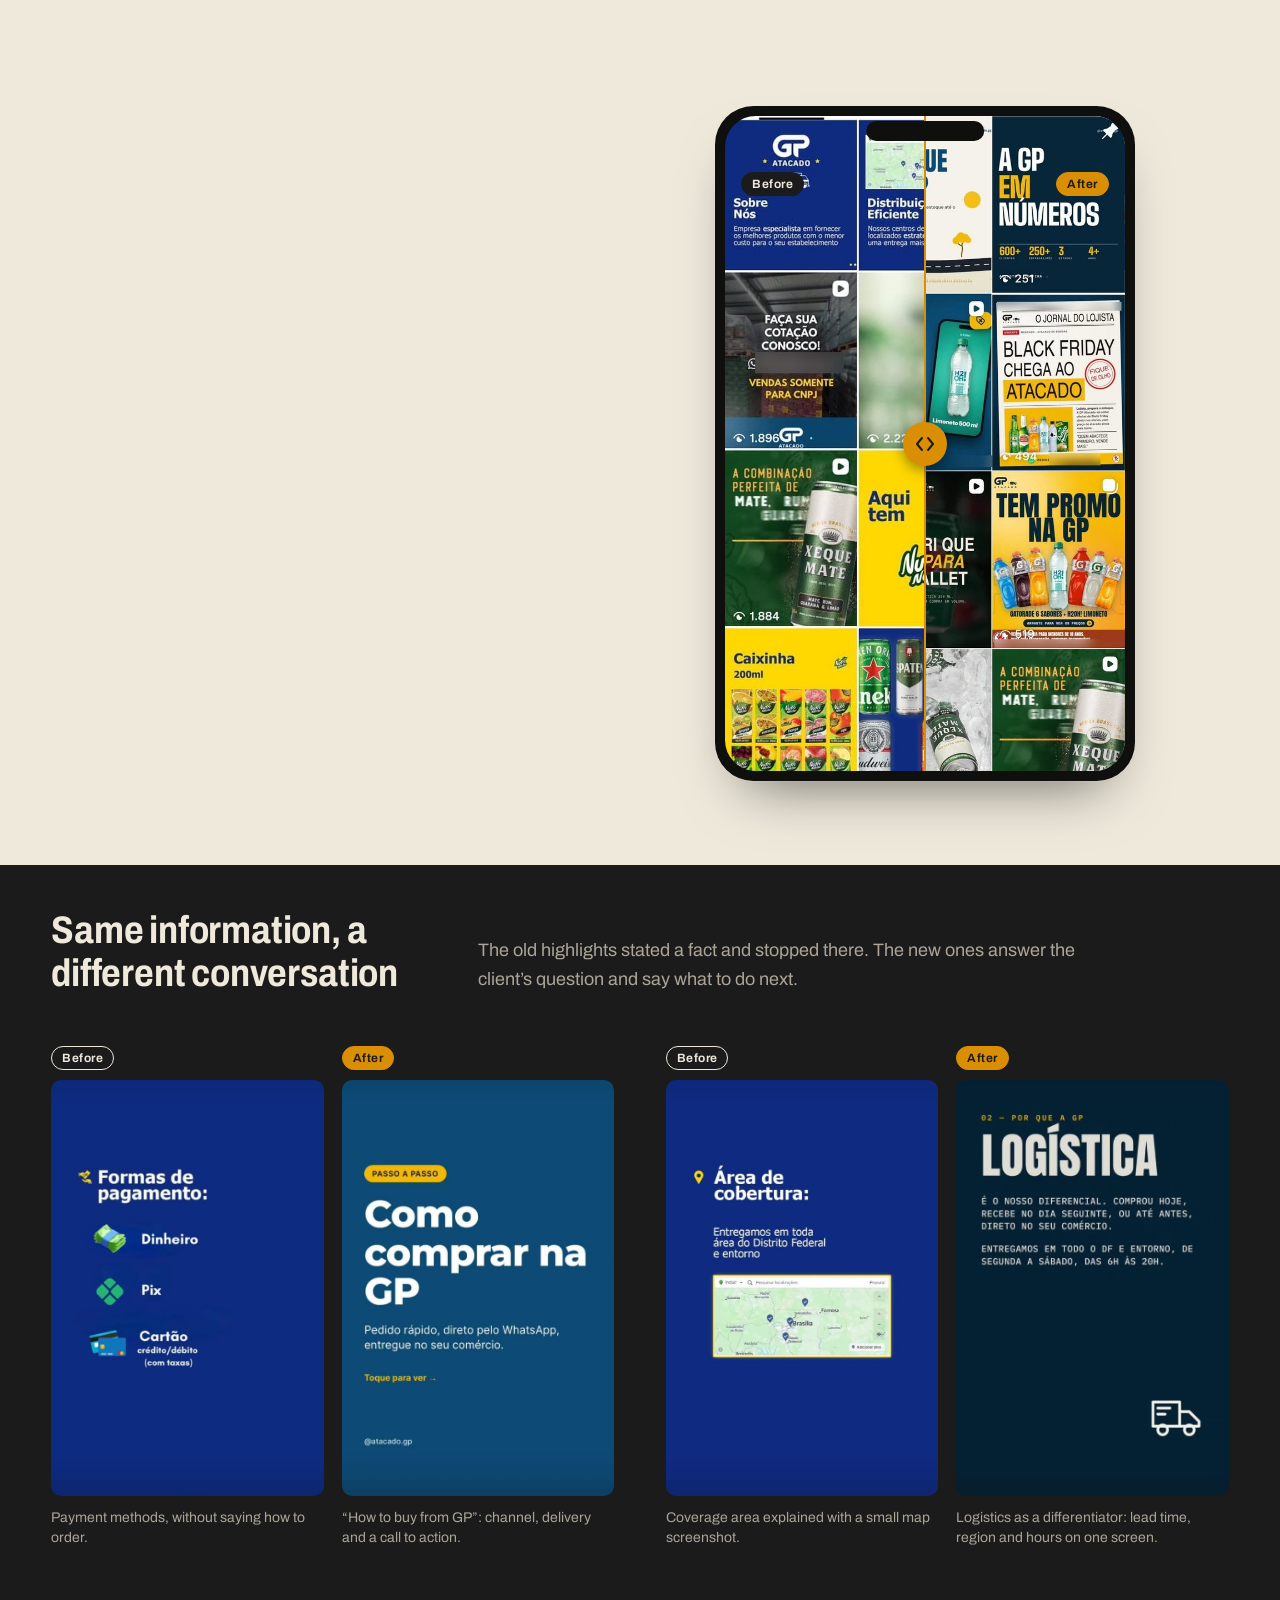
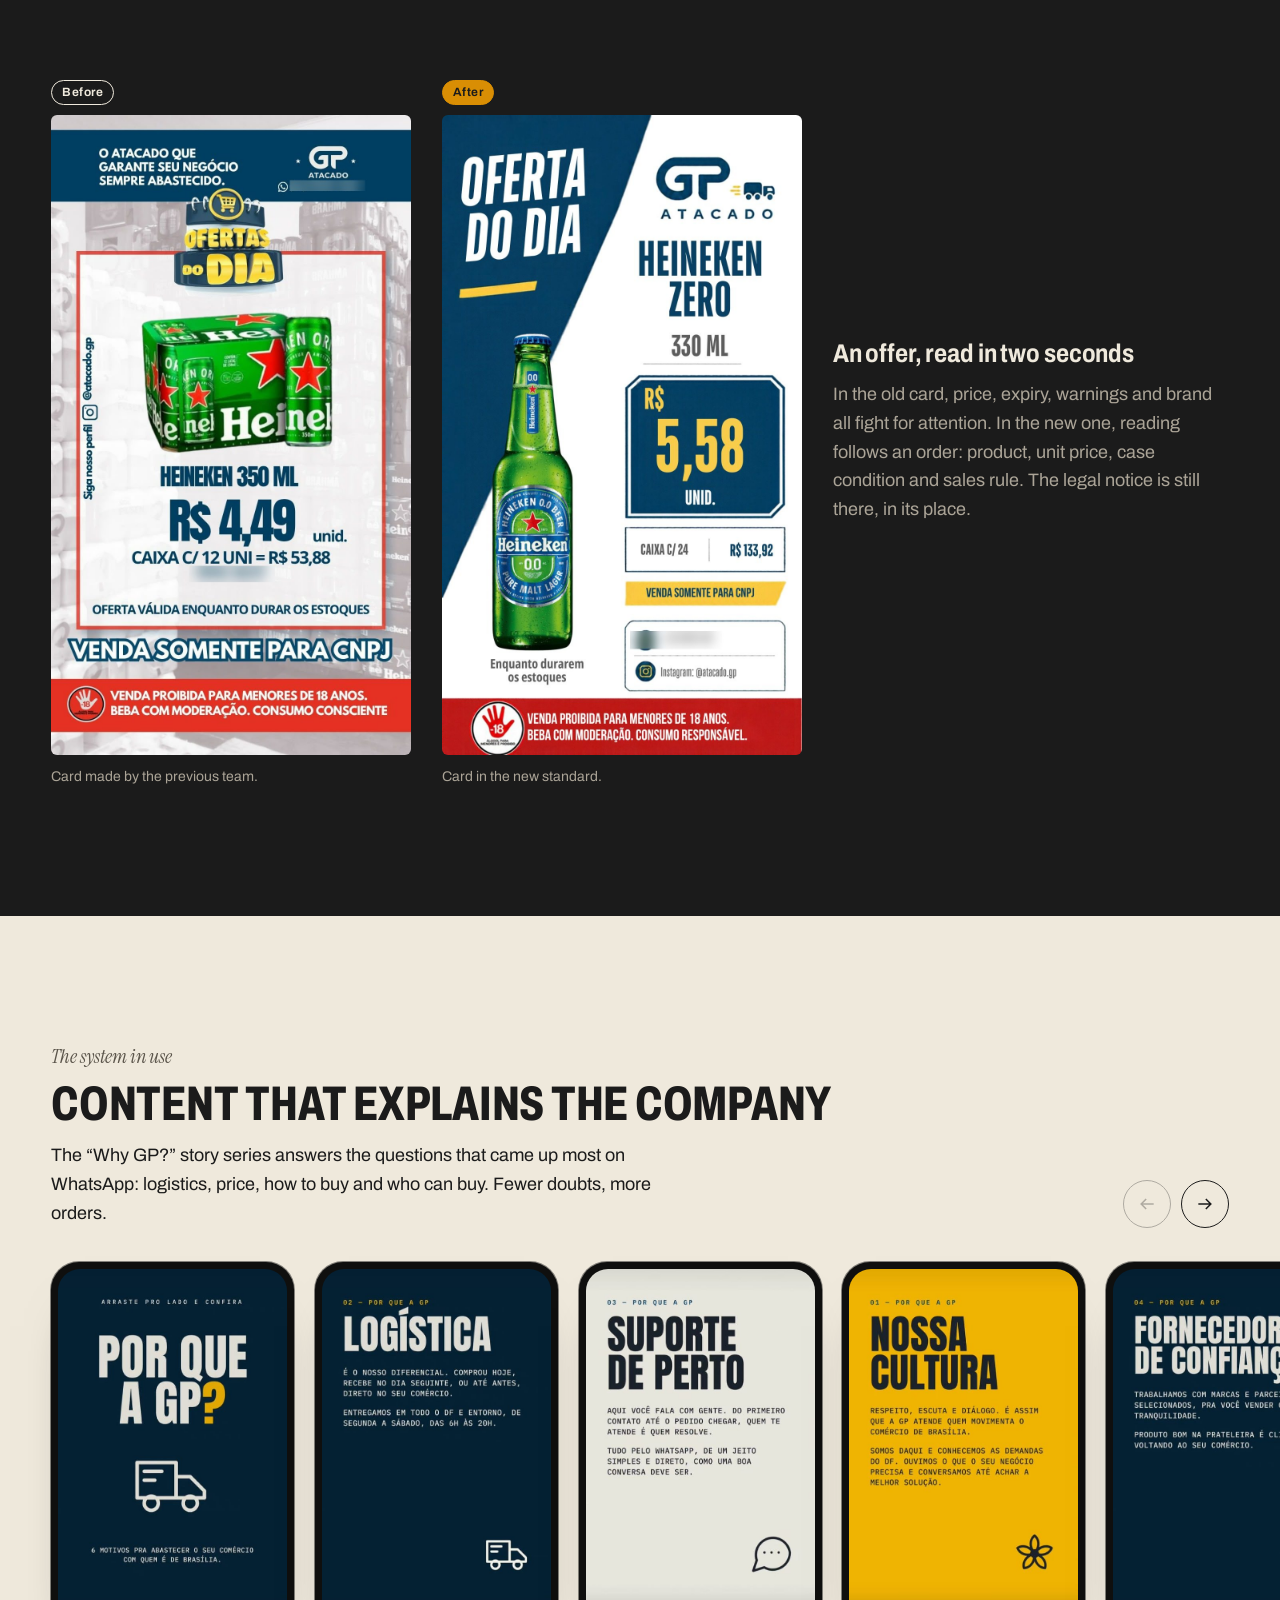
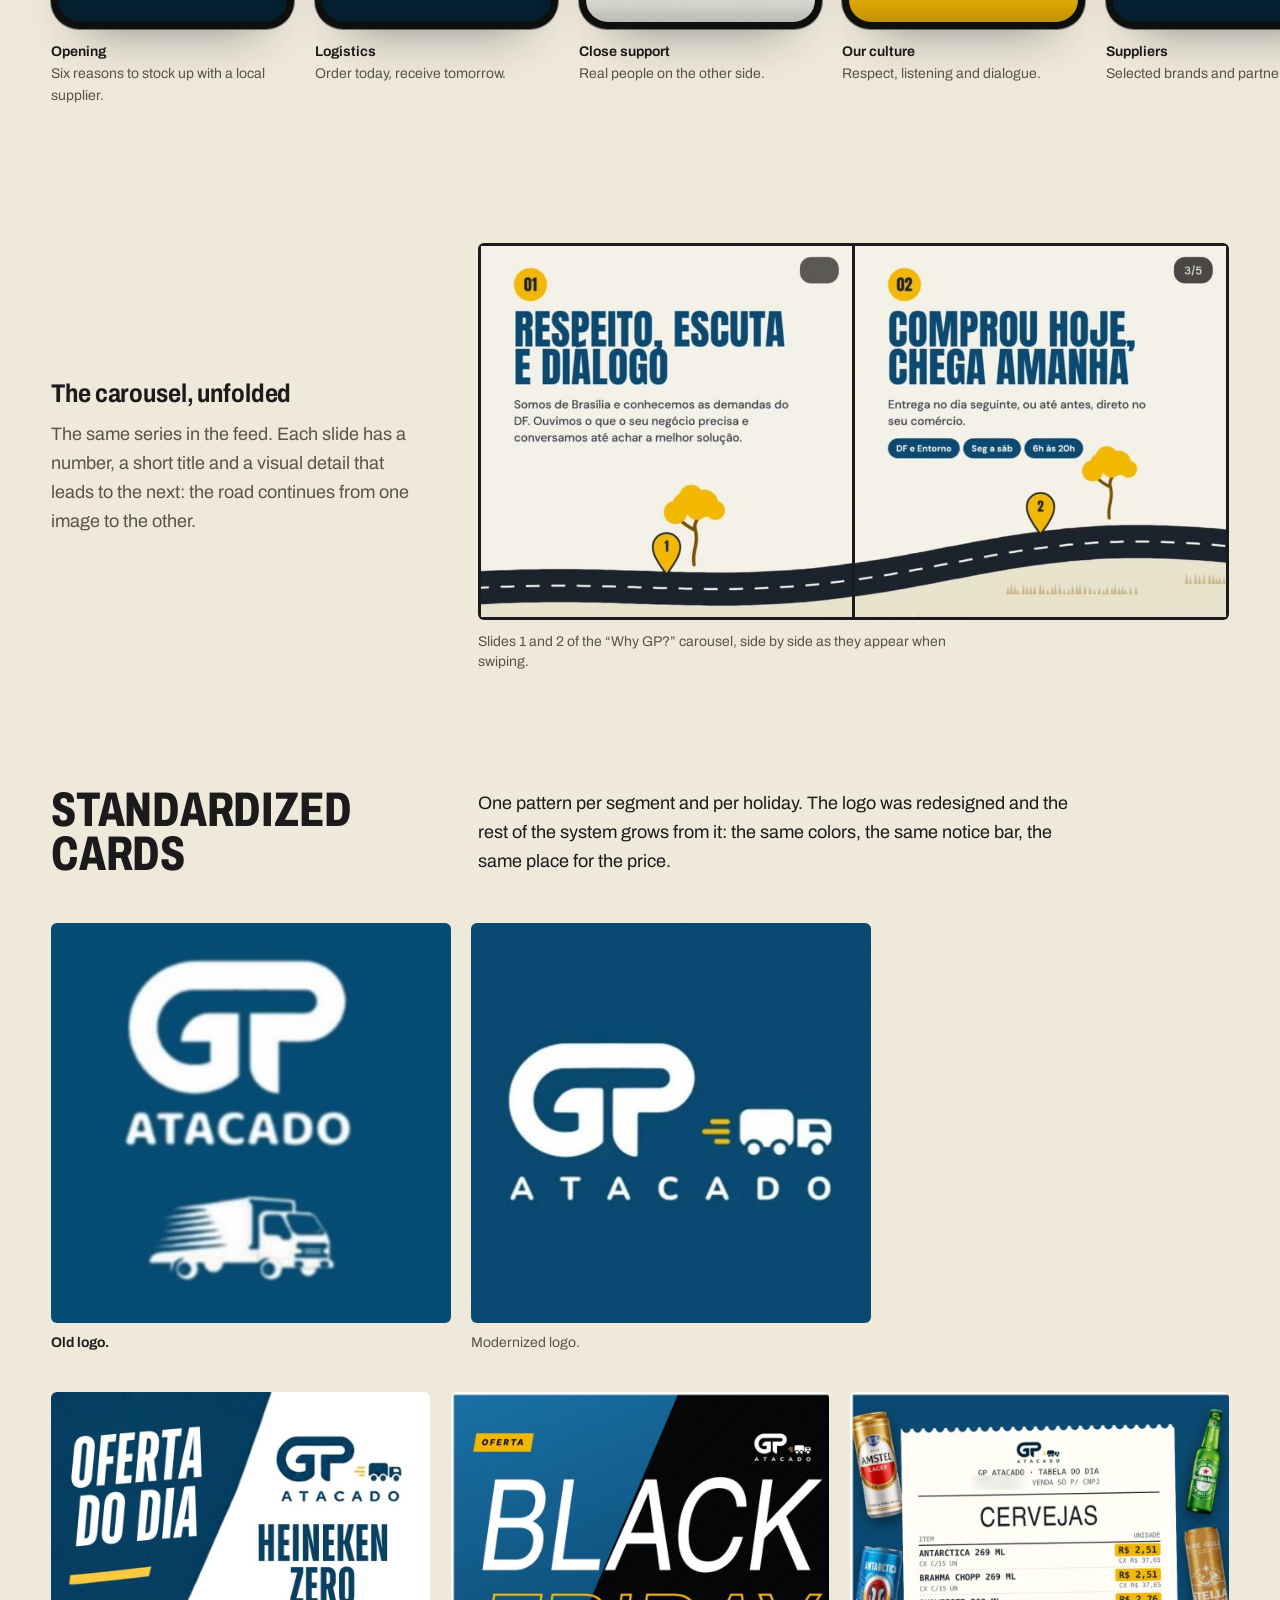
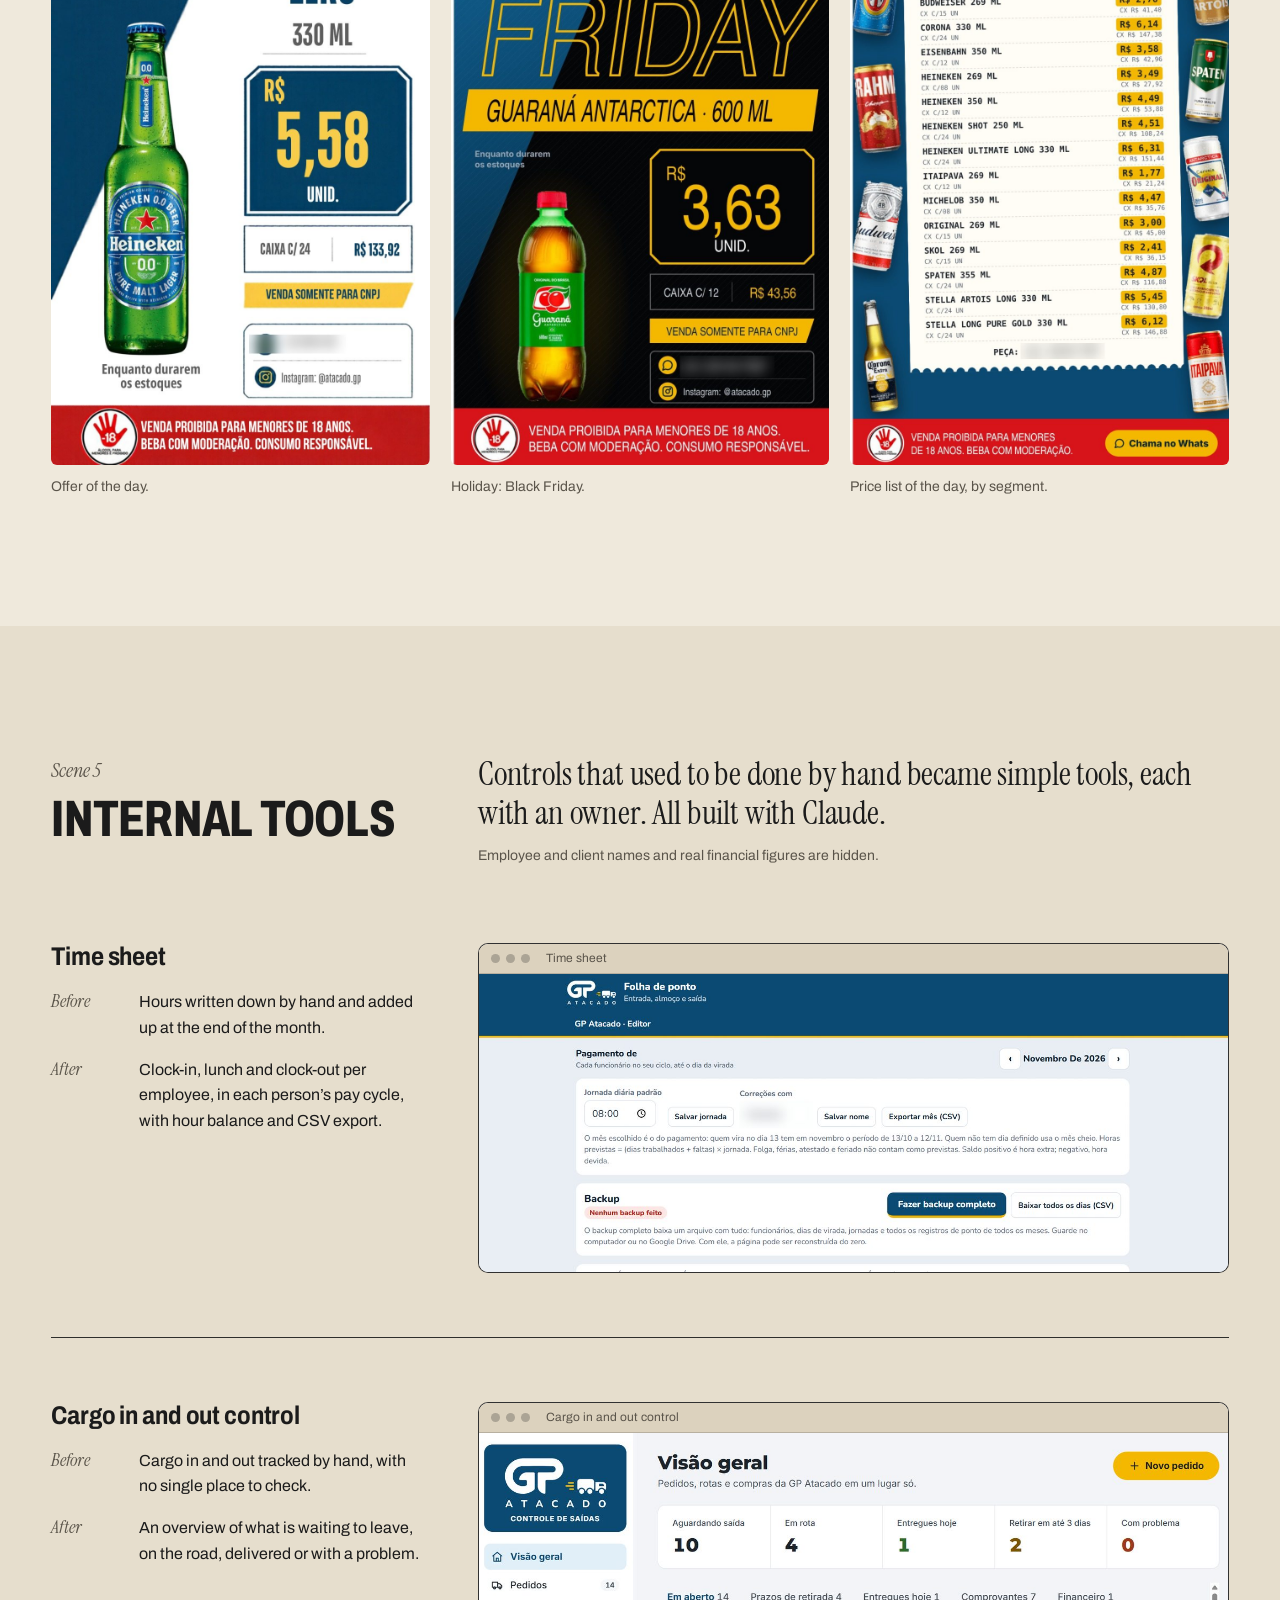
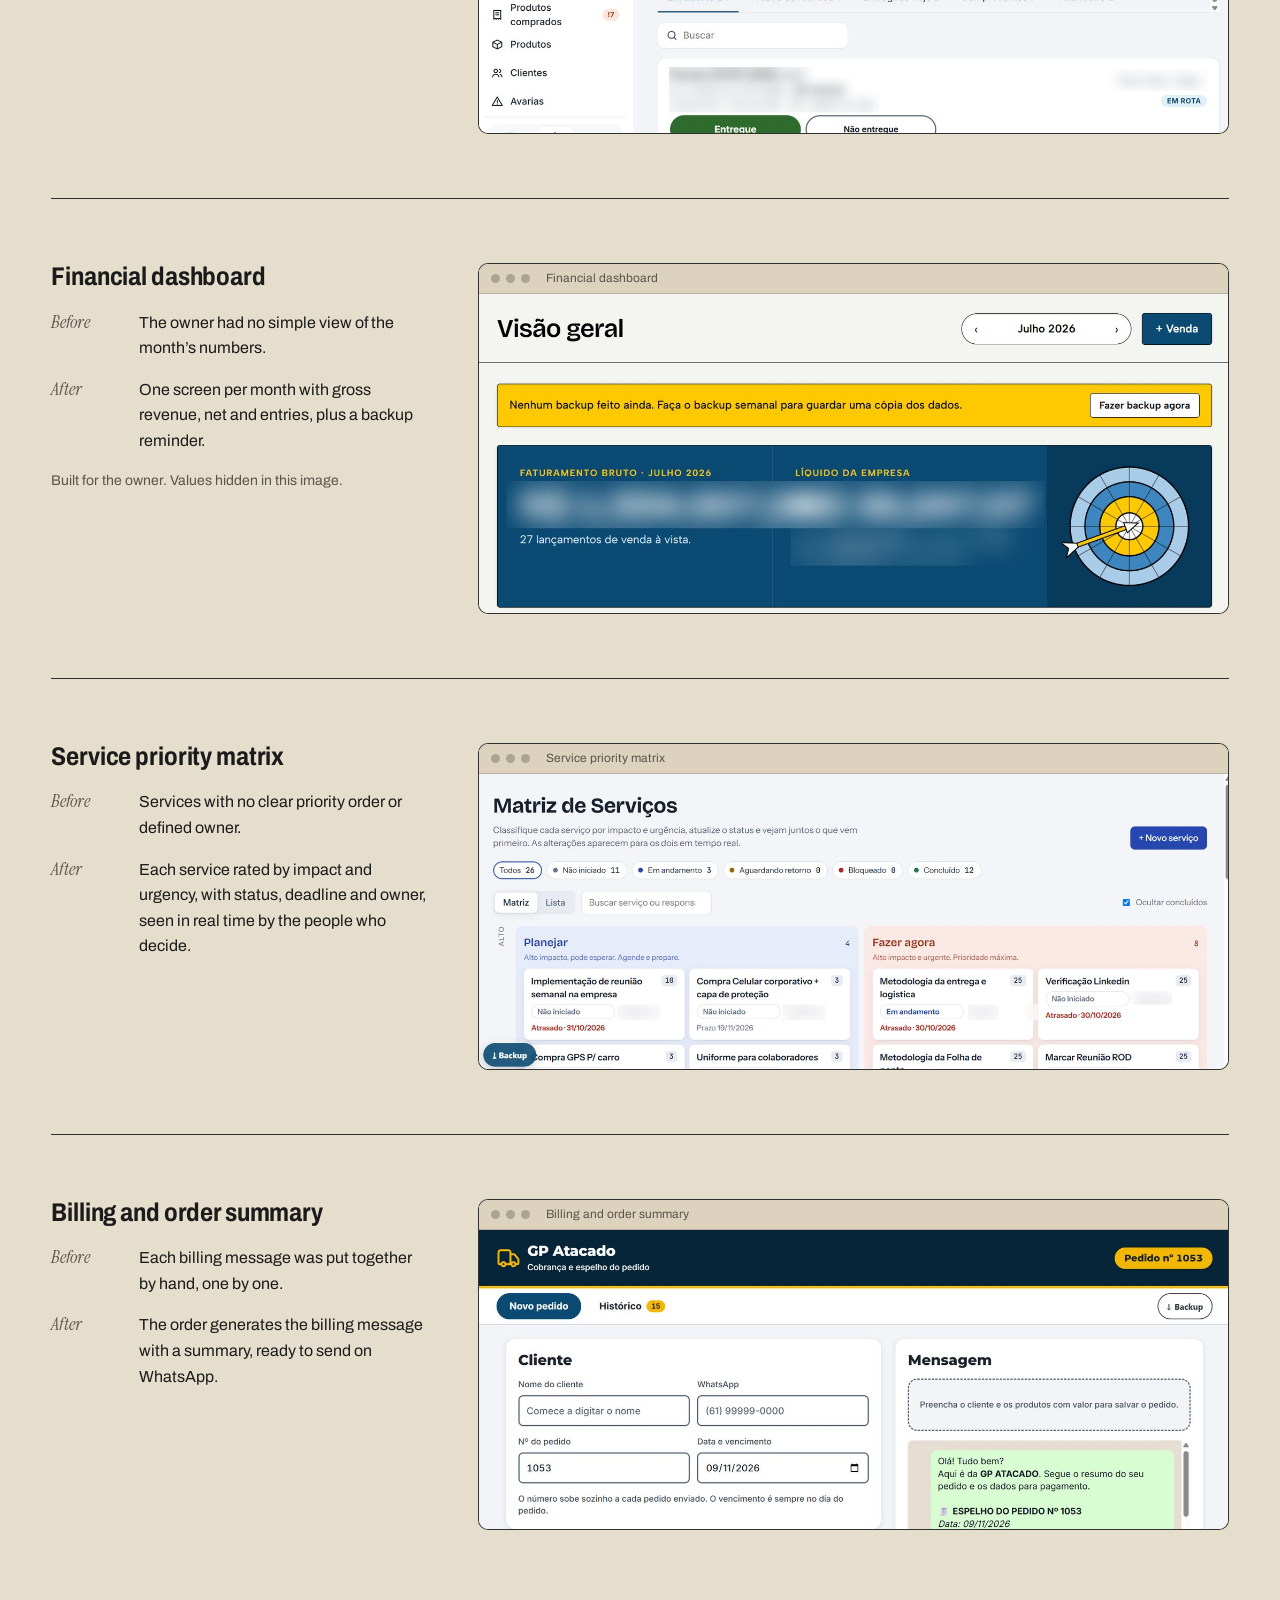
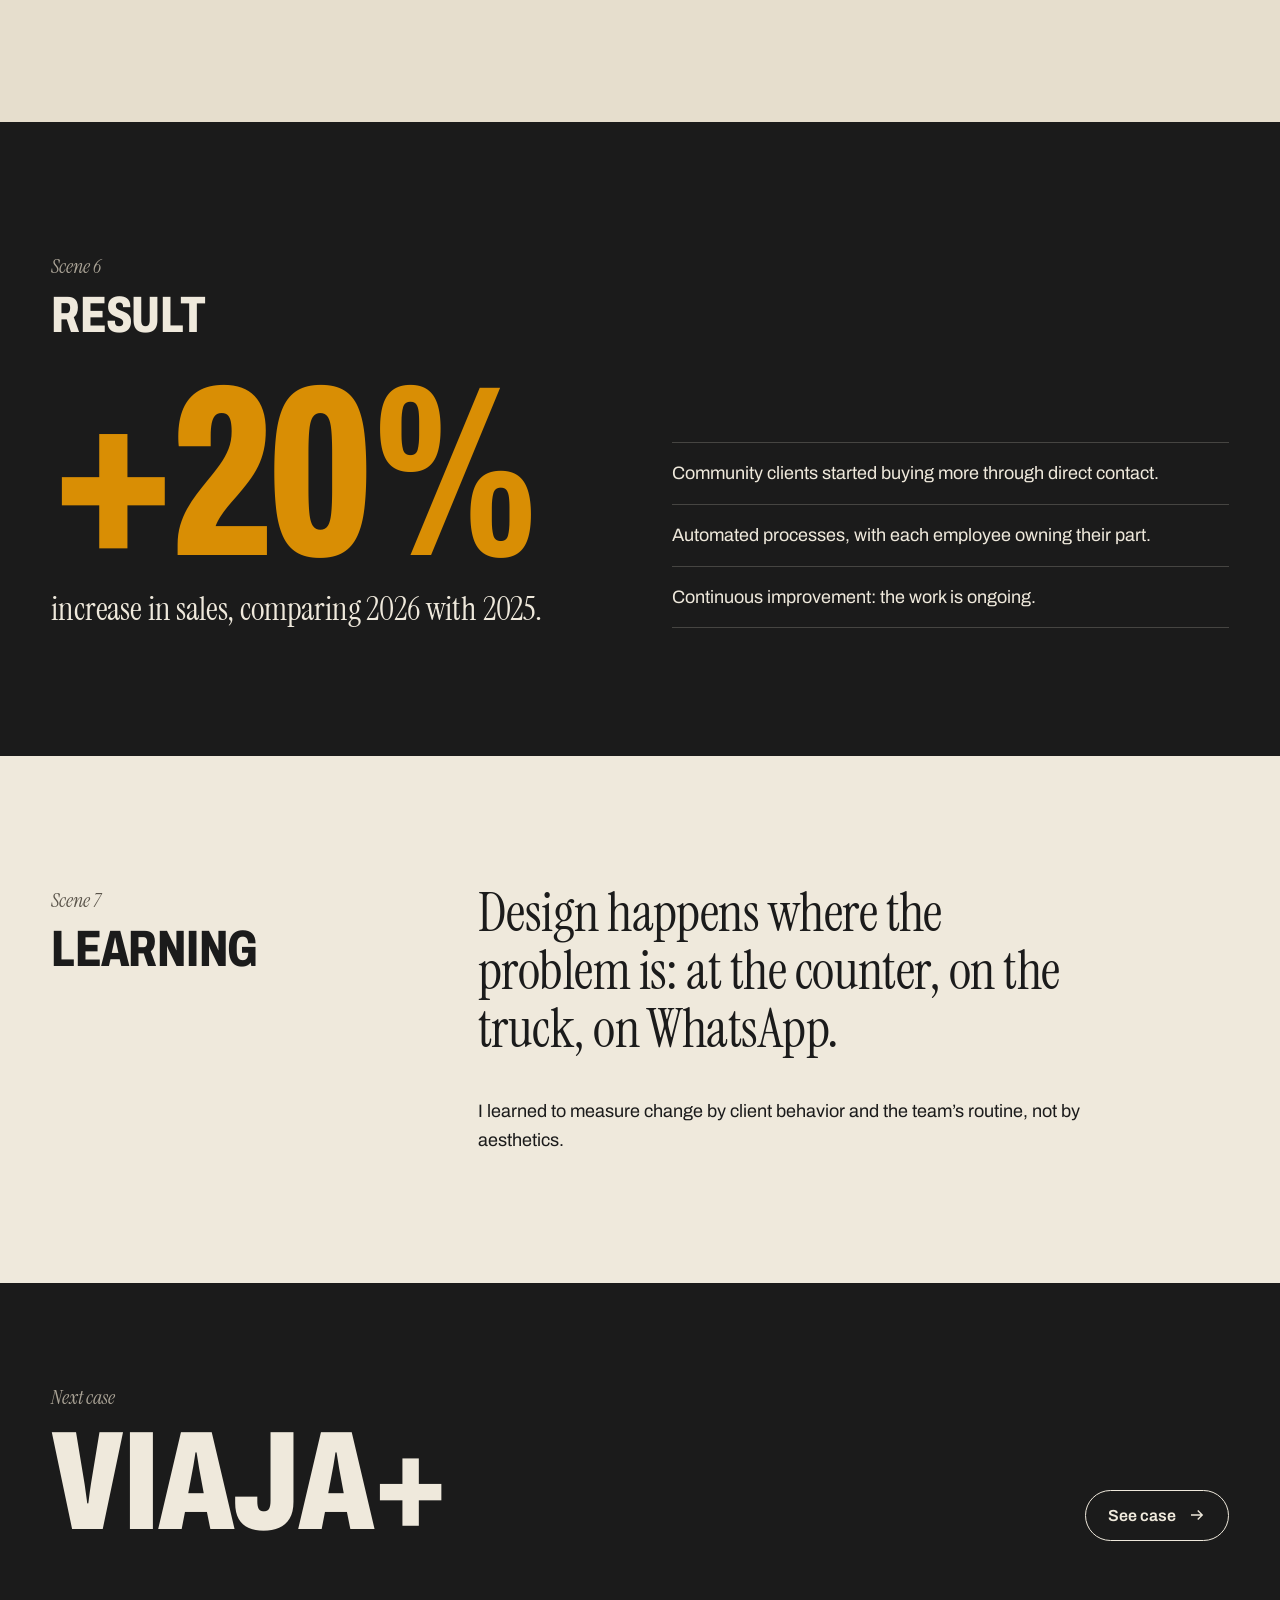
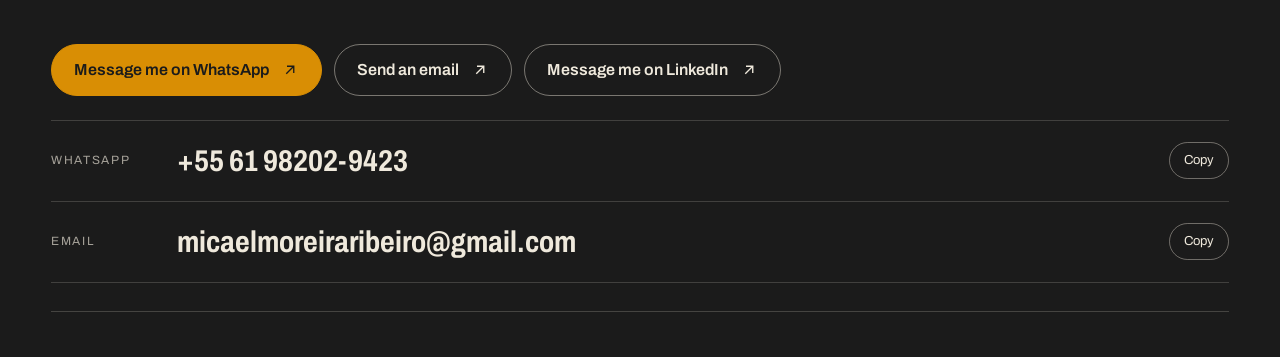
==== commit 3e3cb3bd: "Add files via upload" ====
--- a/gp-atacado.html
+++ b/gp-atacado.html
@@ -205,8 +205,11 @@
         <h3 class="h2" style="font-size:clamp(36px,4.4vw,68px)" data-i="a4c">Cards padronizados</h3>
         <p class="prose" data-i="a4cp">Um padrão por segmento e por data festiva. O logo foi redesenhado e o resto do sistema parte dele: as mesmas cores, a mesma faixa de aviso, o mesmo lugar para o preço.</p>
       </div>
+      <div class="logo-compare">
+        <figure class="fig"><img src="logo-antigo.jpg" width="900" height="900" alt="Logo antigo da GP Atacado, branco sobre azul, com as letras GP, a palavra ATACADO e um caminhão." data-i-alt="logo_old_alt" loading="lazy"><figcaption><b data-i="sy0o">Logo antigo.</b></figcaption></figure>
+        <figure class="fig"><img src="card-logo.jpg" width="900" height="900" alt="Logo modernizado da GP Atacado em branco sobre azul." data-i-alt="logo_alt" loading="lazy"><figcaption data-i="sy0">Logo modernizado.</figcaption></figure>
+      </div>
       <div class="system">
-        <figure class="fig logo"><img src="card-logo.jpg" width="900" height="900" alt="Logo modernizado da GP Atacado em branco sobre azul." data-i-alt="logo_alt" loading="lazy"><figcaption data-i="sy0">Logo modernizado.</figcaption></figure>
         <figure class="fig"><img src="card-oferta.jpg" width="900" height="1600" alt="Card Oferta do dia." data-i-alt="sy1_alt" loading="lazy"><figcaption data-i="sy1">Oferta do dia.</figcaption></figure>
         <figure class="fig"><img src="card-bf.jpg" width="900" height="1600" alt="Card de Black Friday." data-i-alt="sy2_alt" loading="lazy"><figcaption data-i="sy2">Data festiva: Black Friday.</figcaption></figure>
         <figure class="fig"><img src="card-tabela.jpg" width="900" height="1600" alt="Card Tabela do dia com preços de cervejas." data-i-alt="sy3_alt" loading="lazy"><figcaption data-i="sy3">Tabela do dia, por segmento.</figcaption></figure>
--- a/style.css
+++ b/style.css
@@ -647,7 +647,6 @@
 .feature .num{display:none}
 .feature h3{font-stretch:78%;font-size:clamp(36px,4.4vw,64px);margin:8px 0 10px;text-transform:none;line-height:.95;letter-spacing:-.01em}
 .feature p{max-width:52ch;font-size:16px}
-.feature .tags,.feature .go{display:none}
 @media (max-width:860px){.bill{grid-template-columns:1fr}}
 /* entrada animada */
 .js-reveal .rv{opacity:0;transform:translateY(28px);transition:opacity .8s var(--ease),transform .8s var(--ease);transition-delay:var(--d,0s)}
@@ -681,3 +680,58 @@
 .about-grid{grid-template-columns:minmax(0,5fr) minmax(0,7fr);align-items:start}
 .about-grid .matte{margin:0}
 @media (max-width:860px){.about-grid{grid-template-columns:1fr}}
+
+/* cases claramente clicáveis */
+.system{grid-template-columns:repeat(3,minmax(0,1fr))}
+@media (max-width:900px){.system{grid-template-columns:repeat(3,1fr)}}
+.logo-compare{display:grid;grid-template-columns:repeat(2,minmax(0,1fr));gap:clamp(12px,1.6vw,24px);max-width:820px;margin:0 0 clamp(28px,3vw,48px)}
+.logo-compare img{width:100%;border-radius:6px;display:block}
+.logo-compare figcaption{margin-top:10px}
+.feature{cursor:pointer;position:relative}
+.feature .poster{position:relative}
+.feature .pill{position:absolute;z-index:3;right:16px;top:16px;display:inline-flex;align-items:center;gap:8px;background:var(--amber);color:var(--ink);font-weight:700;font-size:14px;padding:10px 16px;border-radius:999px;box-shadow:0 6px 18px rgba(0,0,0,.35);transition:transform .35s var(--ease),background .25s}
+.feature .pill svg{width:16px;height:16px;transition:transform .35s var(--ease)}
+.feature:hover .pill{transform:scale(1.06);background:#f0a817}
+.feature:hover .pill svg{transform:translateX(4px)}
+.feature .tags{display:flex;flex-wrap:wrap;gap:8px;margin:16px 0 0;padding:0;list-style:none}
+.feature .tags li{font-size:12px;letter-spacing:.04em;padding:5px 12px;border:1px solid rgba(239,233,220,.35);border-radius:999px}
+.feature .go{display:inline-flex;margin-top:20px;background:var(--amber);color:var(--ink);border:0}
+.feature:hover .go svg{transform:translateX(4px)}
+.feature .go svg{transition:transform .35s var(--ease)}
+.feature h3{text-decoration:underline;text-decoration-color:transparent;text-decoration-thickness:4px;text-underline-offset:8px;transition:text-decoration-color .3s}
+.feature:hover h3{text-decoration-color:var(--amber)}
+@media (hover:none){.feature .pill{opacity:1}}
+
+/* sem botão: o movimento indica que o card é clicável */
+.feature .pill,.feature .go{display:none}
+.feature .poster{transition:transform .5s var(--ease),box-shadow .5s var(--ease)}
+.feature:hover .poster{box-shadow:0 40px 70px -26px rgba(0,0,0,.8);transform:translateY(-10px) scale(1.015)}
+.feature:hover .poster .pcover{transform:scale(1.08)}
+.feature:hover h3{transform:translateX(8px)}
+.feature h3{transition:transform .45s var(--ease),text-decoration-color .3s}
+.feature .tags{transition:transform .45s var(--ease)}
+.feature:hover .tags{transform:translateX(8px)}
+@keyframes nudge{0%,100%{transform:none}30%{transform:translateY(-14px) scale(1.02) rotate(-.6deg)}60%{transform:translateY(-4px)}}
+.feature.in .poster{animation:nudge 1.1s .5s var(--ease) 1}
+@media (prefers-reduced-motion:reduce){.feature.in .poster{animation:none}}
+
+/* ordem: título / imagem / texto + seta como pista de clique */
+.feature .fhead{margin-bottom:20px}
+.feature .fhead .cat{margin-top:0}
+.feature .fhead h3{display:flex;align-items:center;justify-content:space-between;gap:16px;margin:8px 0 0;text-decoration:none;transform:none!important}
+.feature .arr{flex:none;display:inline-grid;place-items:center;width:clamp(44px,4.4vw,64px);aspect-ratio:1;border:1.5px solid rgba(239,233,220,.5);border-radius:50%;color:var(--paper);transition:background .3s,color .3s,border-color .3s,transform .45s var(--ease)}
+.feature .arr svg{width:46%;height:46%}
+.feature:hover .arr{background:var(--amber);border-color:var(--amber);color:var(--ink);transform:rotate(45deg)}
+.feature .fbody{margin-top:22px}
+.feature .fbody .tags{margin-top:16px}
+.feature:hover .fbody{transform:none}
+.feature:hover .tags{transform:none}
+@media (hover:none){.feature .arr{background:var(--amber);border-color:var(--amber);color:var(--ink)}}
+
+/* mais respiro entre os cases */
+.bill{column-gap:clamp(36px,6vw,104px);row-gap:clamp(56px,8vw,96px)}
+.feature .poster{margin-block:0}
+
+/* menos distância entre o último case e o contato */
+#explorar.band{padding-bottom:clamp(20px,3vw,44px)}
+.end#contato{padding-top:clamp(28px,4vw,56px)}
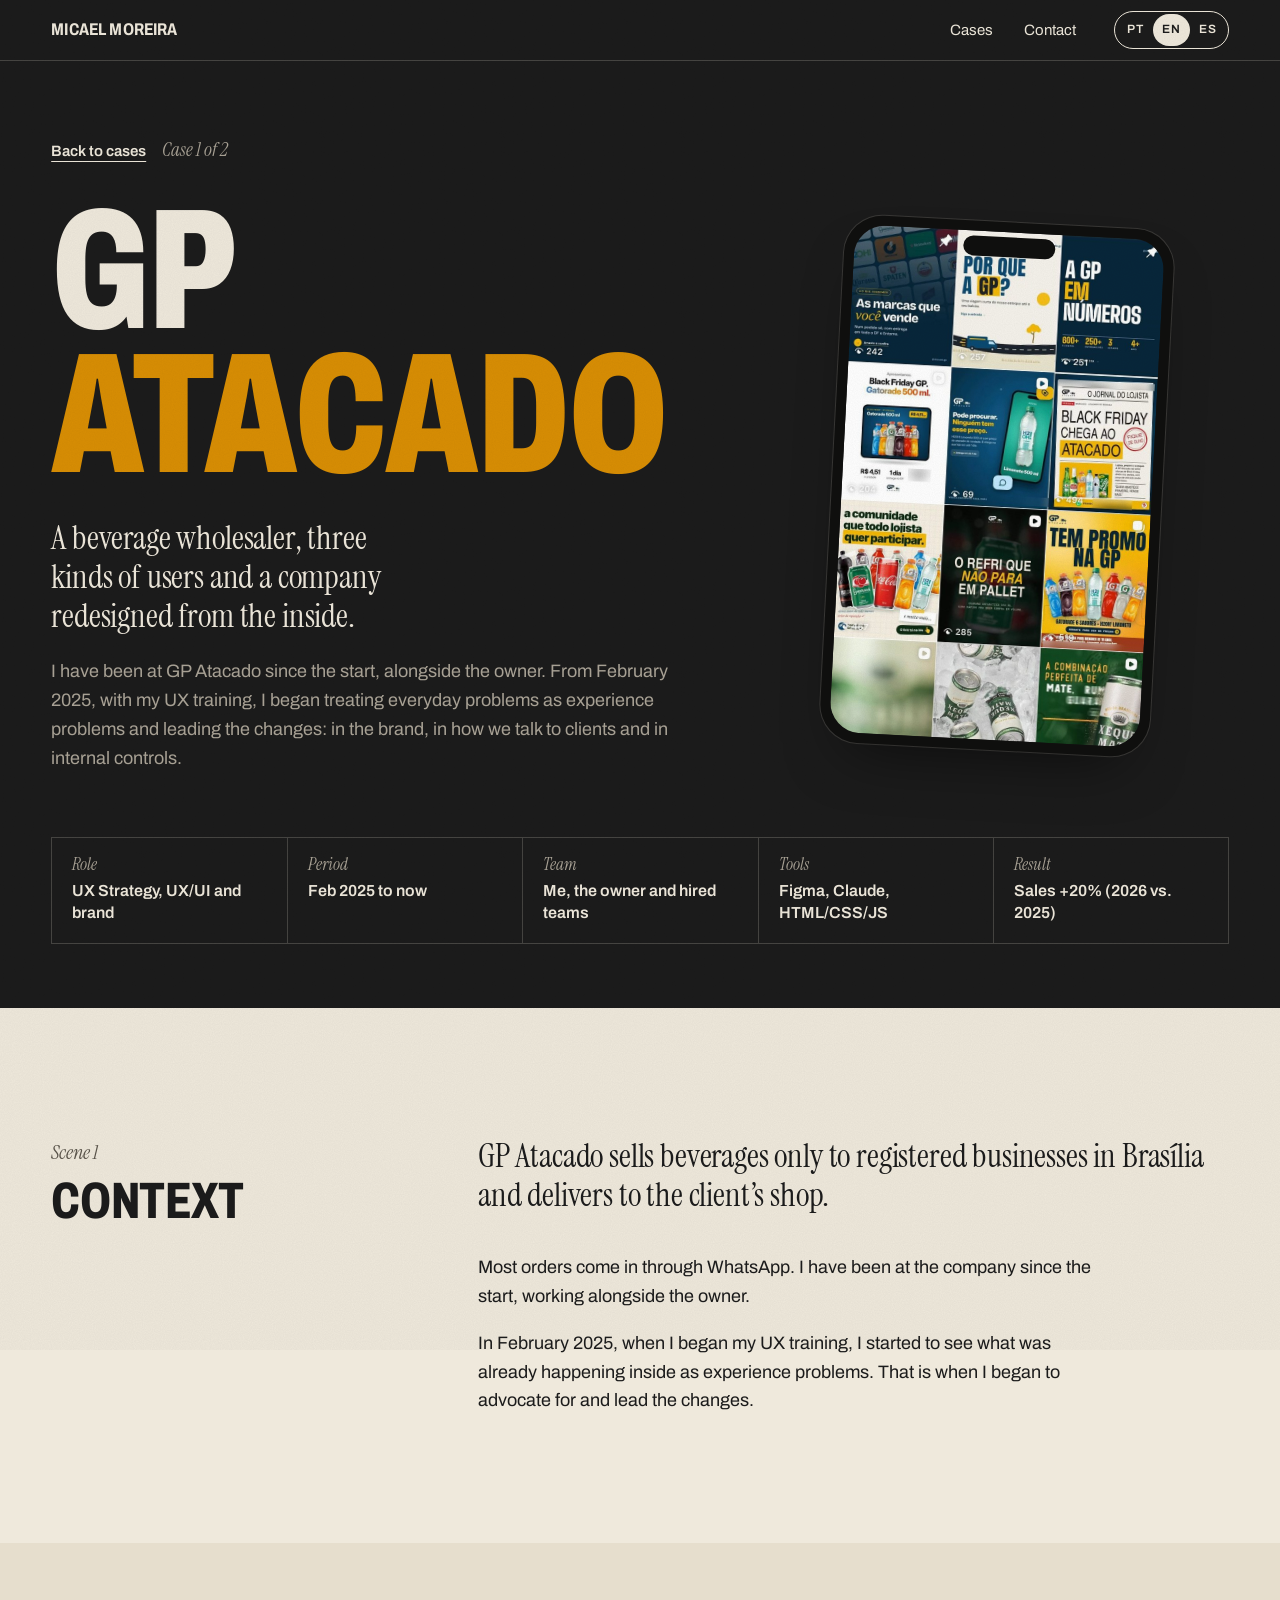
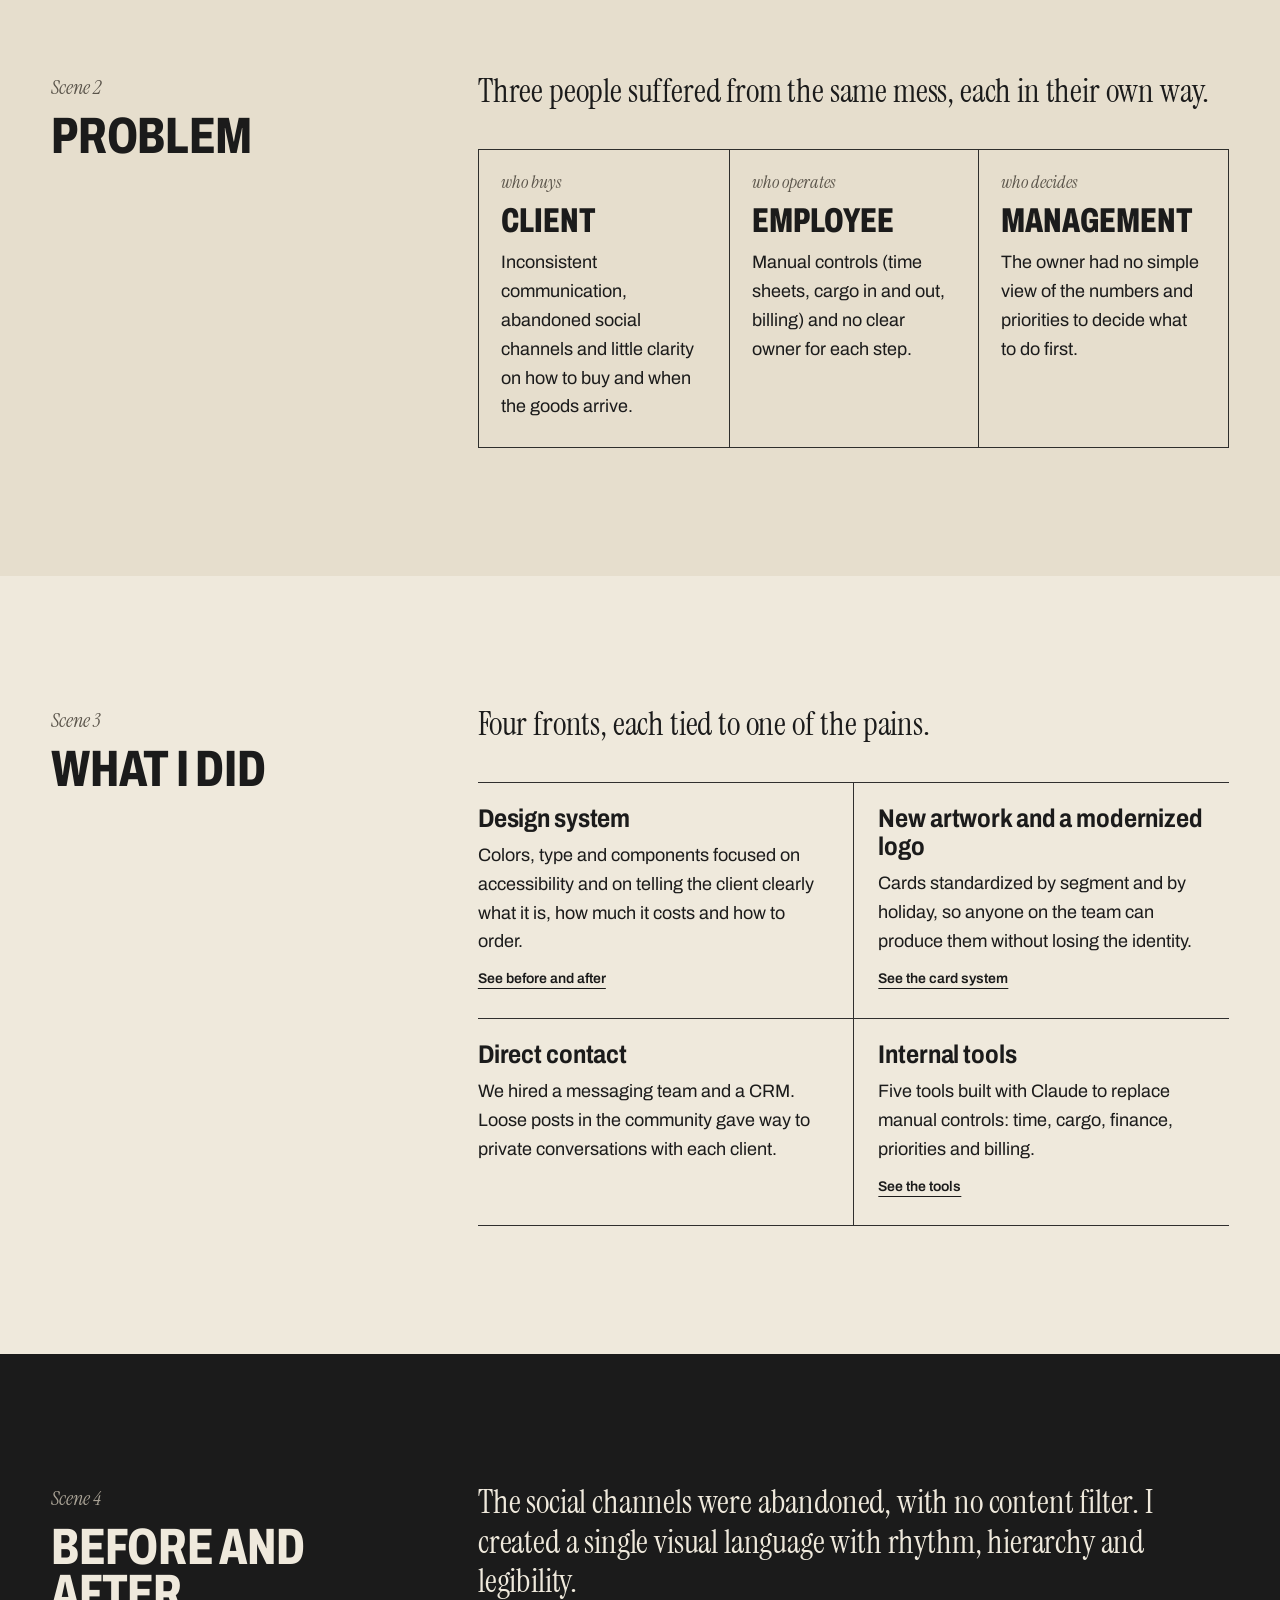
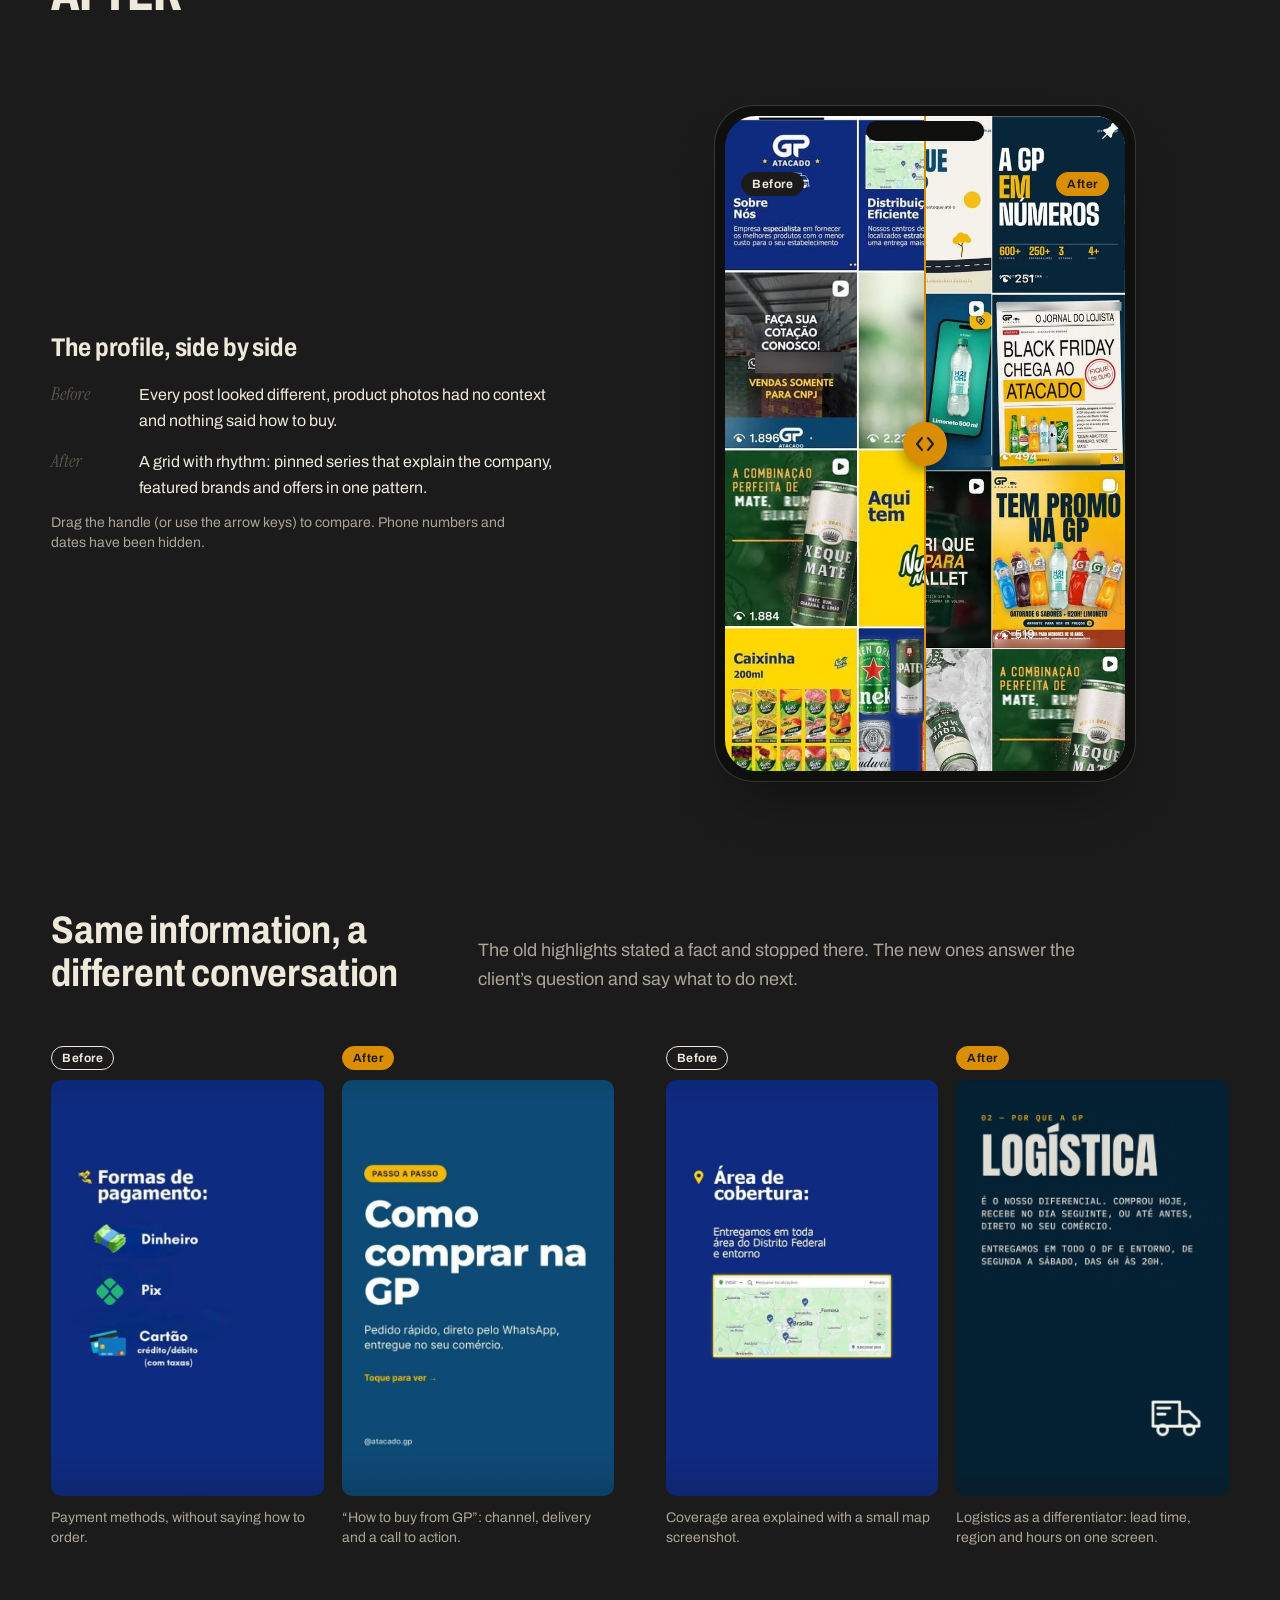
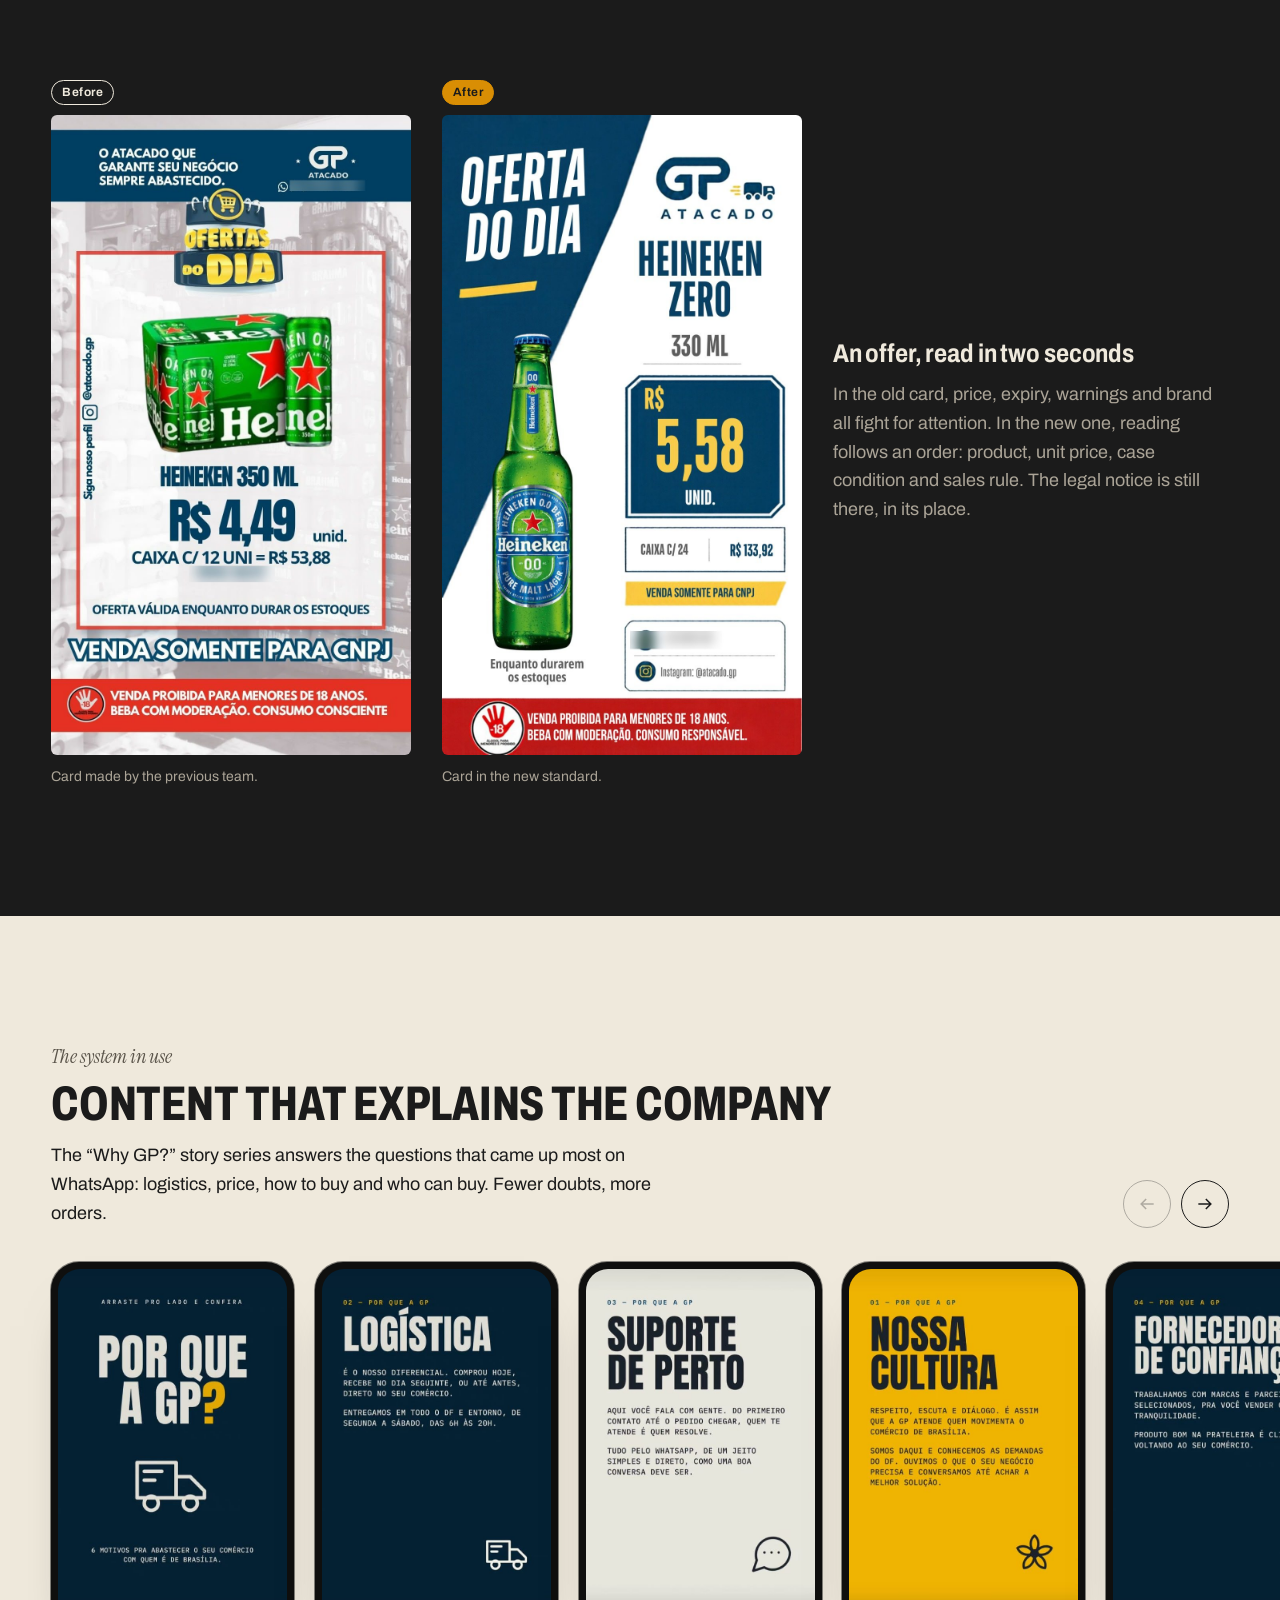
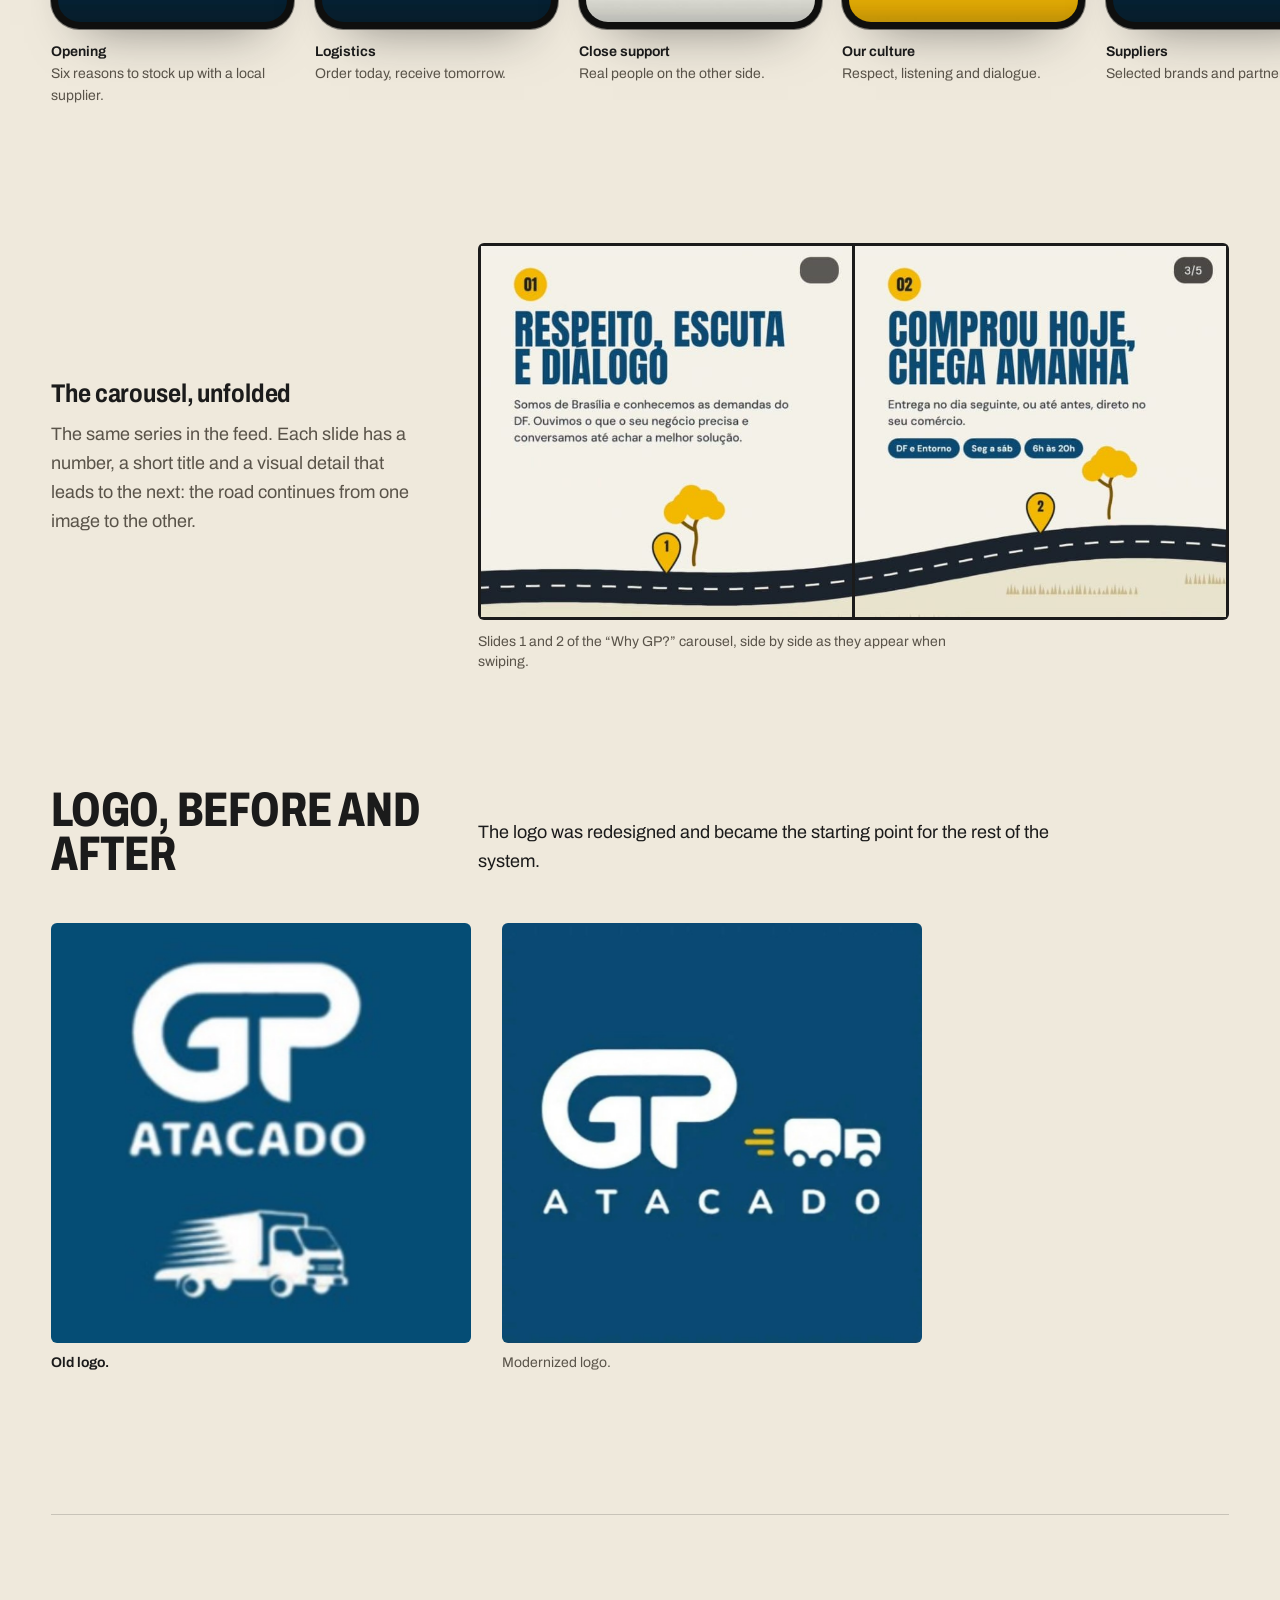
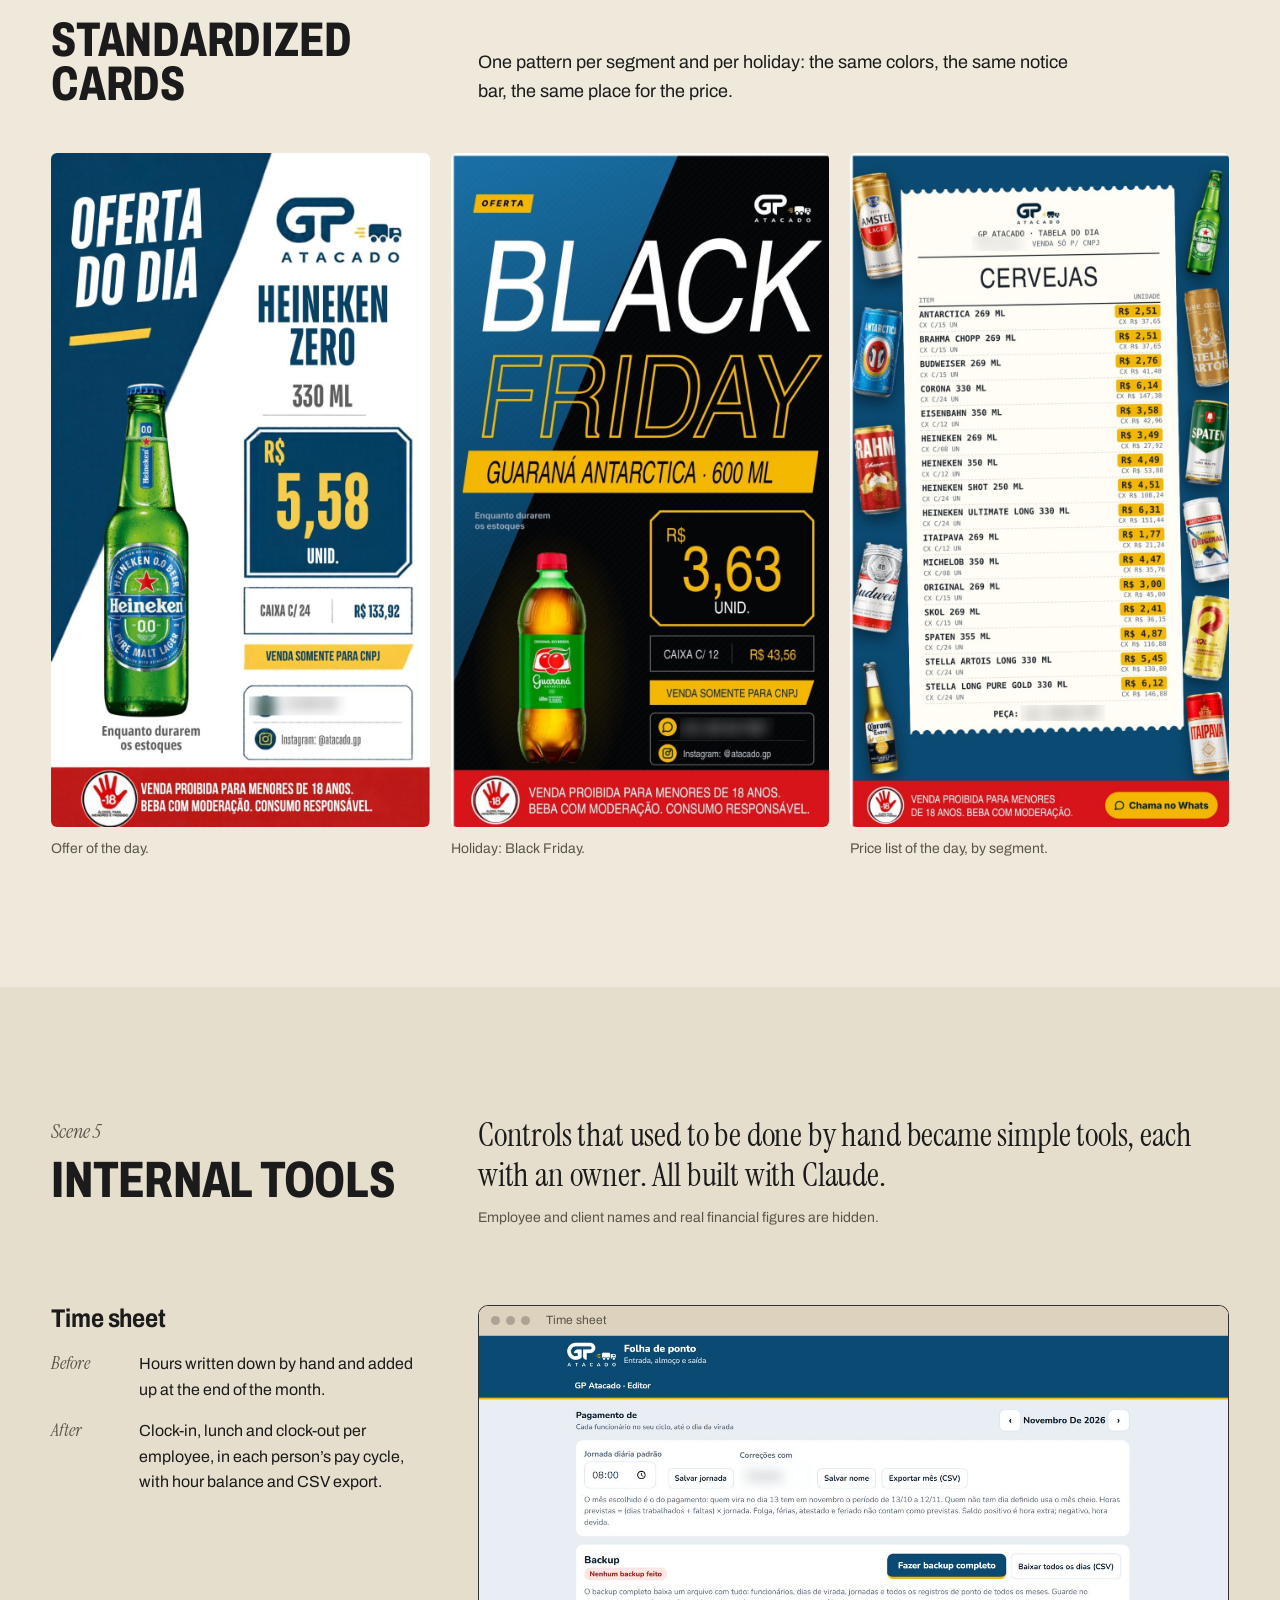
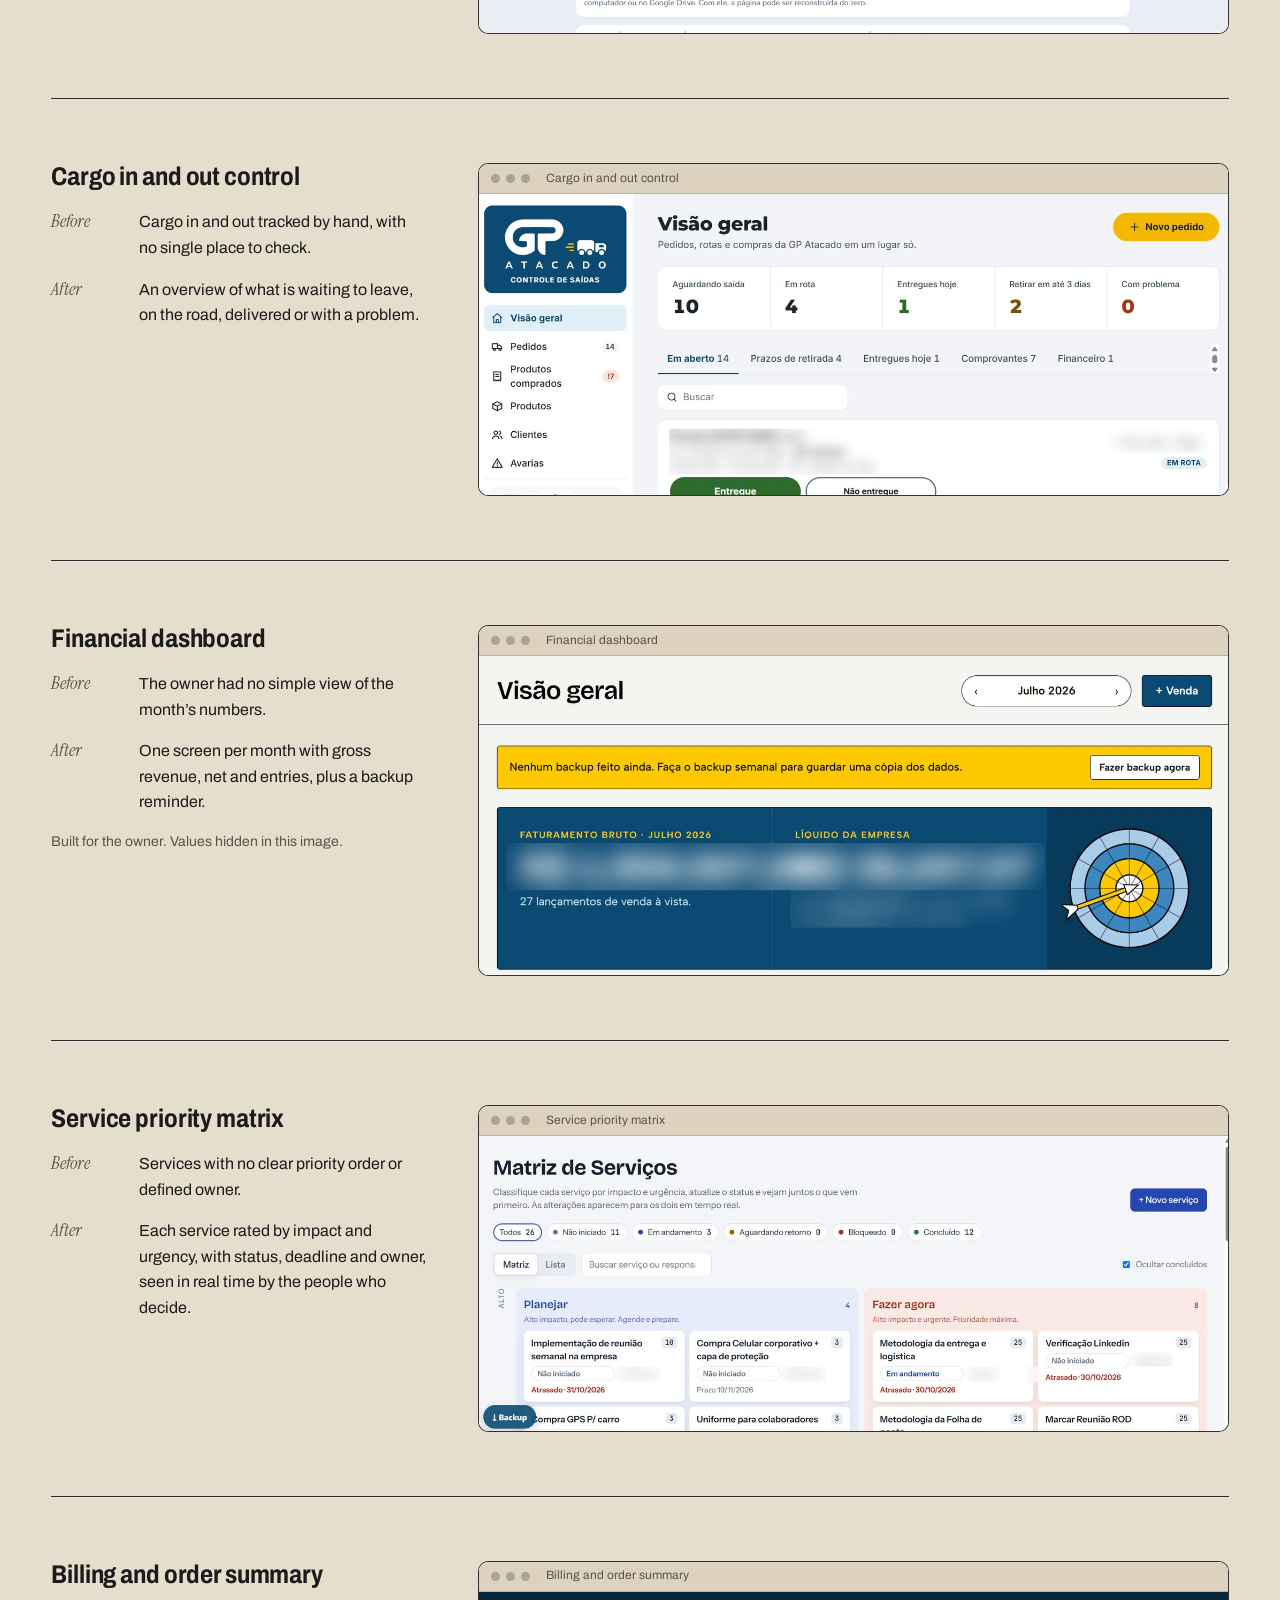
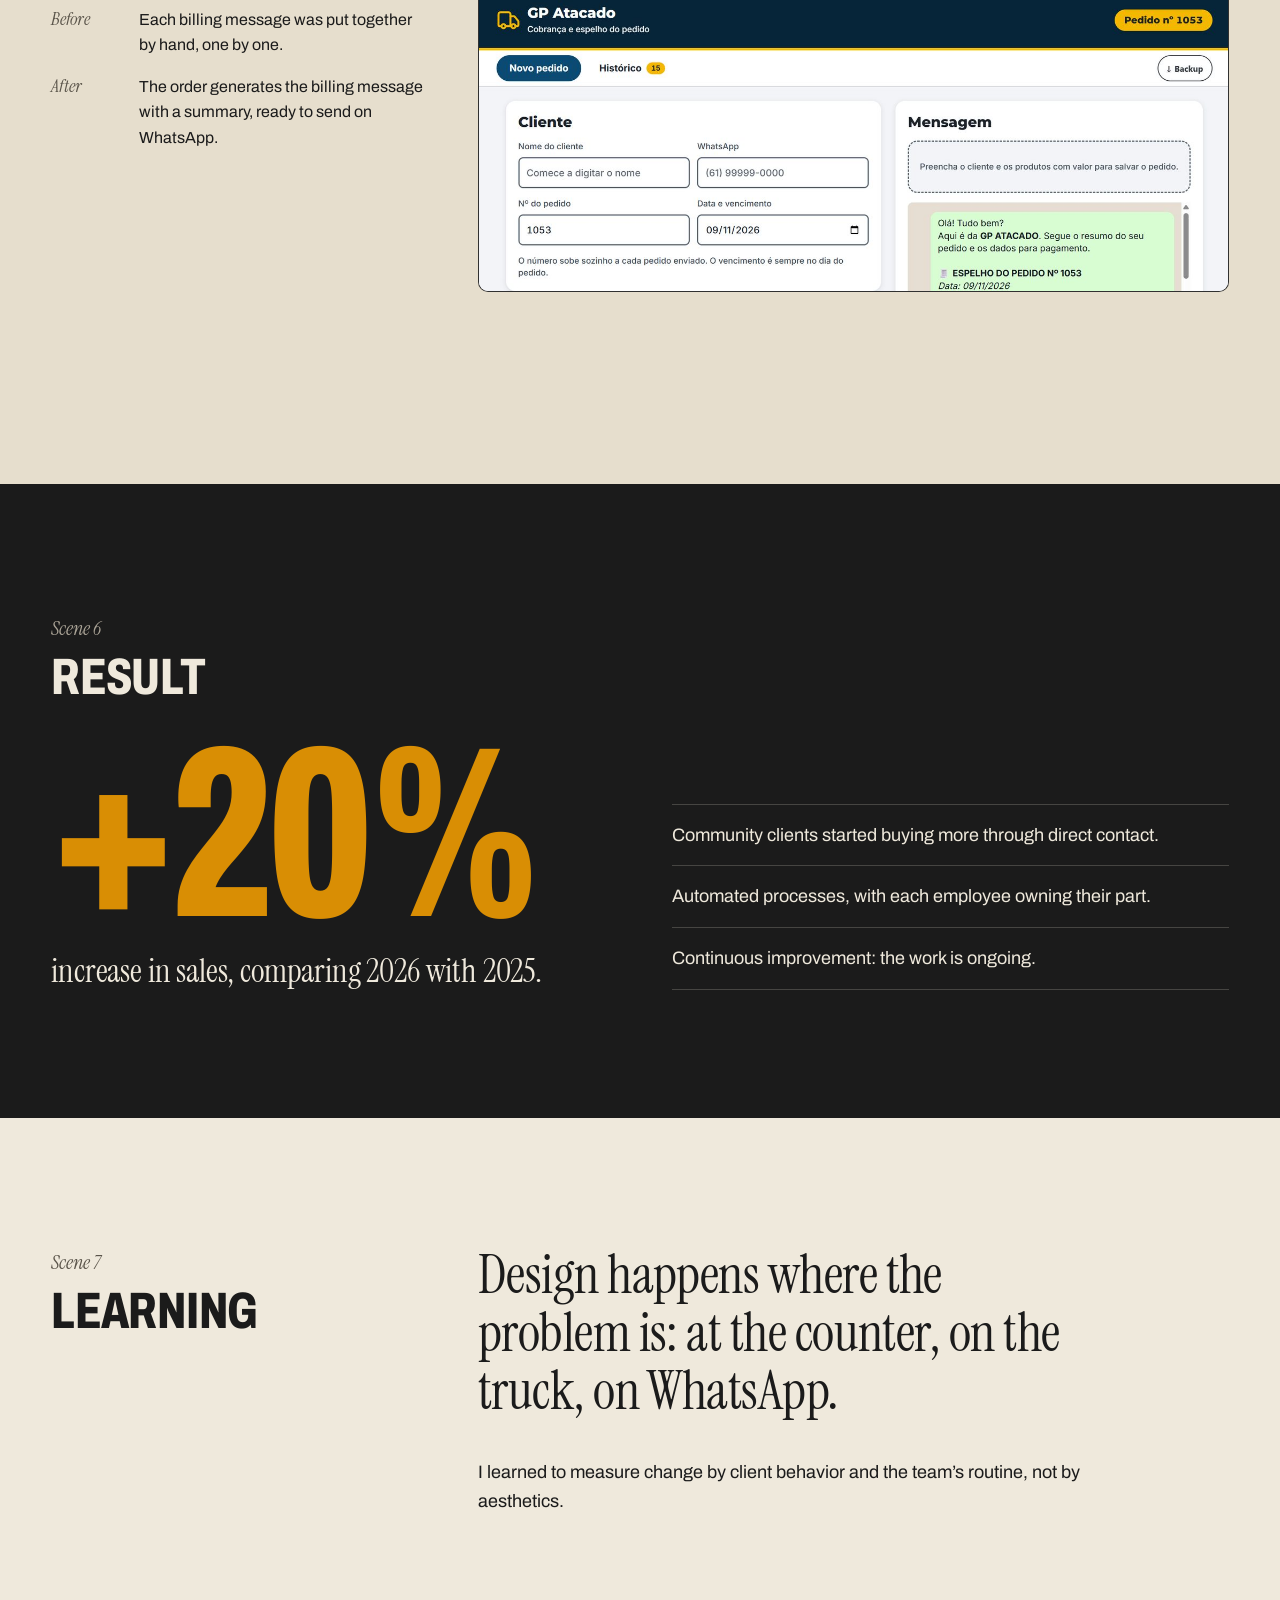
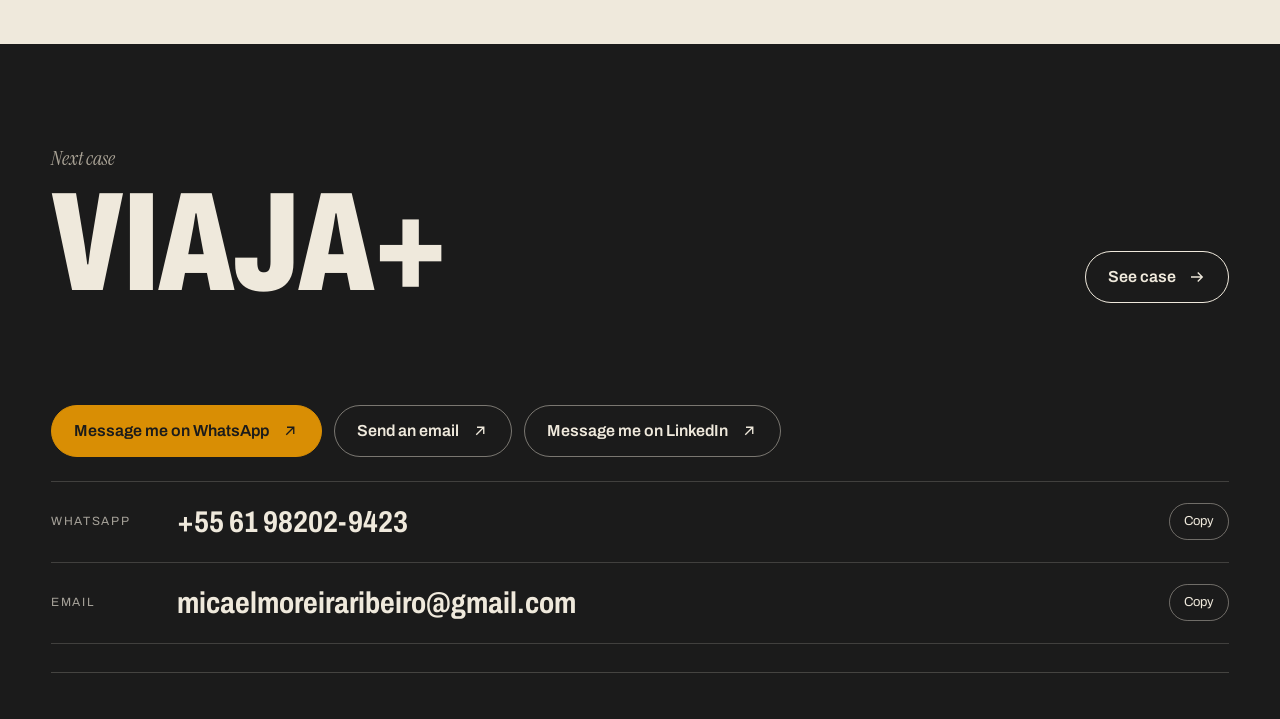
==== commit 395b13d3: "Add files via upload" ====
--- a/gp-atacado.html
+++ b/gp-atacado.html
@@ -7,9 +7,9 @@
 <meta name="description" content="Case GP Atacado: estratégia, design system, nova comunicação e ferramentas internas feitas com IA para um atacado de bebidas em Brasília.">
 <meta name="theme-color" content="#1B1B1B">
 <link rel="preload" href="archivo-latin-wdth-normal.woff2" as="font" type="font/woff2" crossorigin>
-<link rel="stylesheet" href="style.css">
-<script src="i18n.js" defer></script>
-<script src="main.js" defer></script>
+<link rel="stylesheet" href="style.css?v=20261110b">
+<script src="i18n.js?v=20261110b" defer></script>
+<script src="main.js?v=20261110b" defer></script>
 </head>
 <body class="gp-case">
 <a class="skip" href="#main" data-i="skip">Pular para o conteúdo</a>
@@ -201,18 +201,26 @@
     </div>
 
     <div class="wrap" id="cards" style="margin-top:clamp(72px,9vw,136px)">
+      <div class="logo-block">
       <div class="head" style="margin-bottom:clamp(28px,4vw,48px)">
-        <h3 class="h2" style="font-size:clamp(36px,4.4vw,68px)" data-i="a4c">Cards padronizados</h3>
-        <p class="prose" data-i="a4cp">Um padrão por segmento e por data festiva. O logo foi redesenhado e o resto do sistema parte dele: as mesmas cores, a mesma faixa de aviso, o mesmo lugar para o preço.</p>
+        <h3 class="h2" style="font-size:clamp(36px,4.4vw,68px)" data-i="a4l">Logo antes e depois</h3>
+        <p class="prose" data-i="a4lp">O logo foi redesenhado e virou o ponto de partida do resto do sistema.</p>
       </div>
       <div class="logo-compare">
         <figure class="fig"><img src="logo-antigo.jpg" width="900" height="900" alt="Logo antigo da GP Atacado, branco sobre azul, com as letras GP, a palavra ATACADO e um caminhão." data-i-alt="logo_old_alt" loading="lazy"><figcaption><b data-i="sy0o">Logo antigo.</b></figcaption></figure>
         <figure class="fig"><img src="card-logo.jpg" width="900" height="900" alt="Logo modernizado da GP Atacado em branco sobre azul." data-i-alt="logo_alt" loading="lazy"><figcaption data-i="sy0">Logo modernizado.</figcaption></figure>
+      </div>
+      </div>
+      <div class="cards-block">
+      <div class="head" style="margin-bottom:clamp(28px,4vw,48px)">
+        <h3 class="h2" style="font-size:clamp(36px,4.4vw,68px)" data-i="a4c">Cards padronizados</h3>
+        <p class="prose" data-i="a4cp">Um padrão por segmento e por data festiva: as mesmas cores, a mesma faixa de aviso, o mesmo lugar para o preço.</p>
       </div>
       <div class="system">
         <figure class="fig"><img src="card-oferta.jpg" width="900" height="1600" alt="Card Oferta do dia." data-i-alt="sy1_alt" loading="lazy"><figcaption data-i="sy1">Oferta do dia.</figcaption></figure>
         <figure class="fig"><img src="card-bf.jpg" width="900" height="1600" alt="Card de Black Friday." data-i-alt="sy2_alt" loading="lazy"><figcaption data-i="sy2">Data festiva: Black Friday.</figcaption></figure>
         <figure class="fig"><img src="card-tabela.jpg" width="900" height="1600" alt="Card Tabela do dia com preços de cervejas." data-i-alt="sy3_alt" loading="lazy"><figcaption data-i="sy3">Tabela do dia, por segmento.</figcaption></figure>
+      </div>
       </div>
     </div>
   </section>
--- a/style.css
+++ b/style.css
@@ -735,3 +735,8 @@
 /* menos distância entre o último case e o contato */
 #explorar.band{padding-bottom:clamp(20px,3vw,44px)}
 .end#contato{padding-top:clamp(28px,4vw,56px)}
+
+/* logo e cards em blocos separados */
+.logo-block{padding-bottom:clamp(64px,8vw,120px);margin-bottom:clamp(64px,8vw,120px);border-bottom:1px solid rgba(27,27,27,.18)}
+.logo-compare{max-width:none;grid-template-columns:repeat(2,minmax(0,420px));gap:clamp(16px,2.4vw,36px)}
+@media (max-width:640px){.logo-compare{grid-template-columns:1fr}}
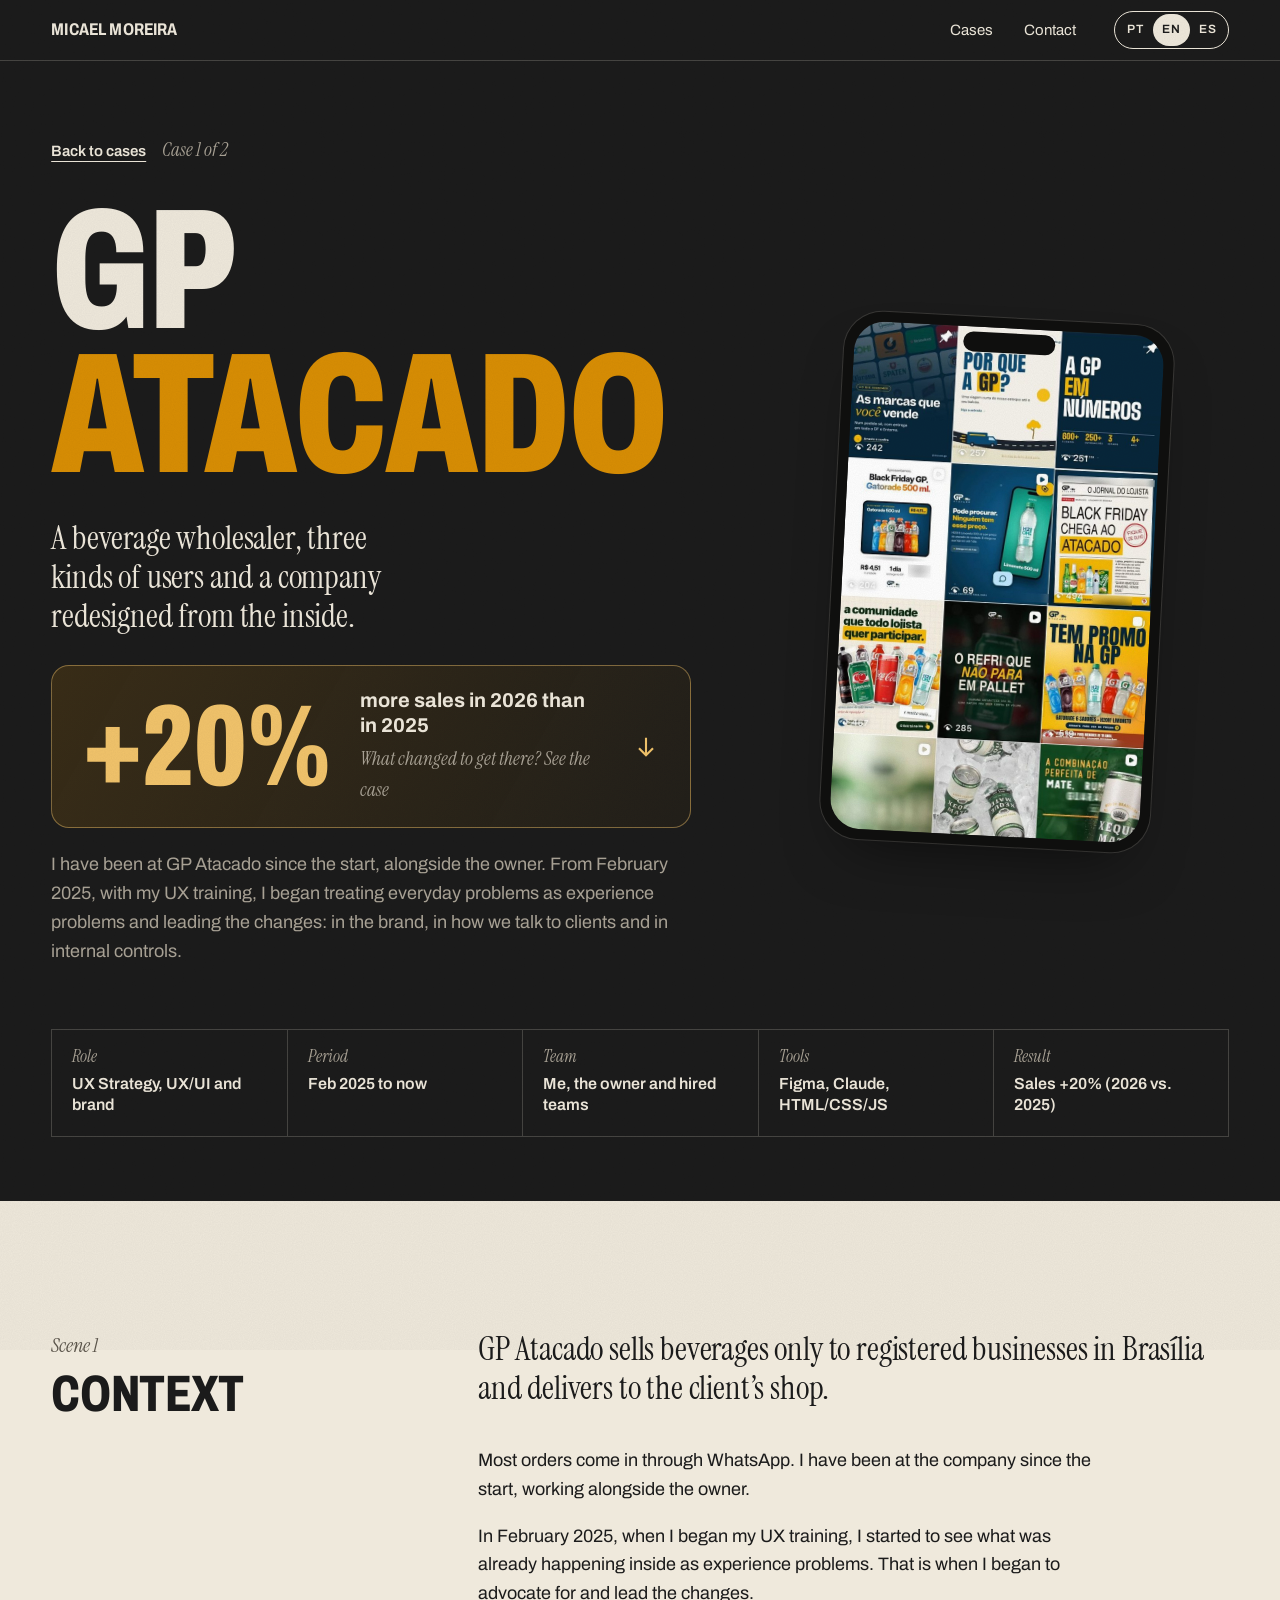
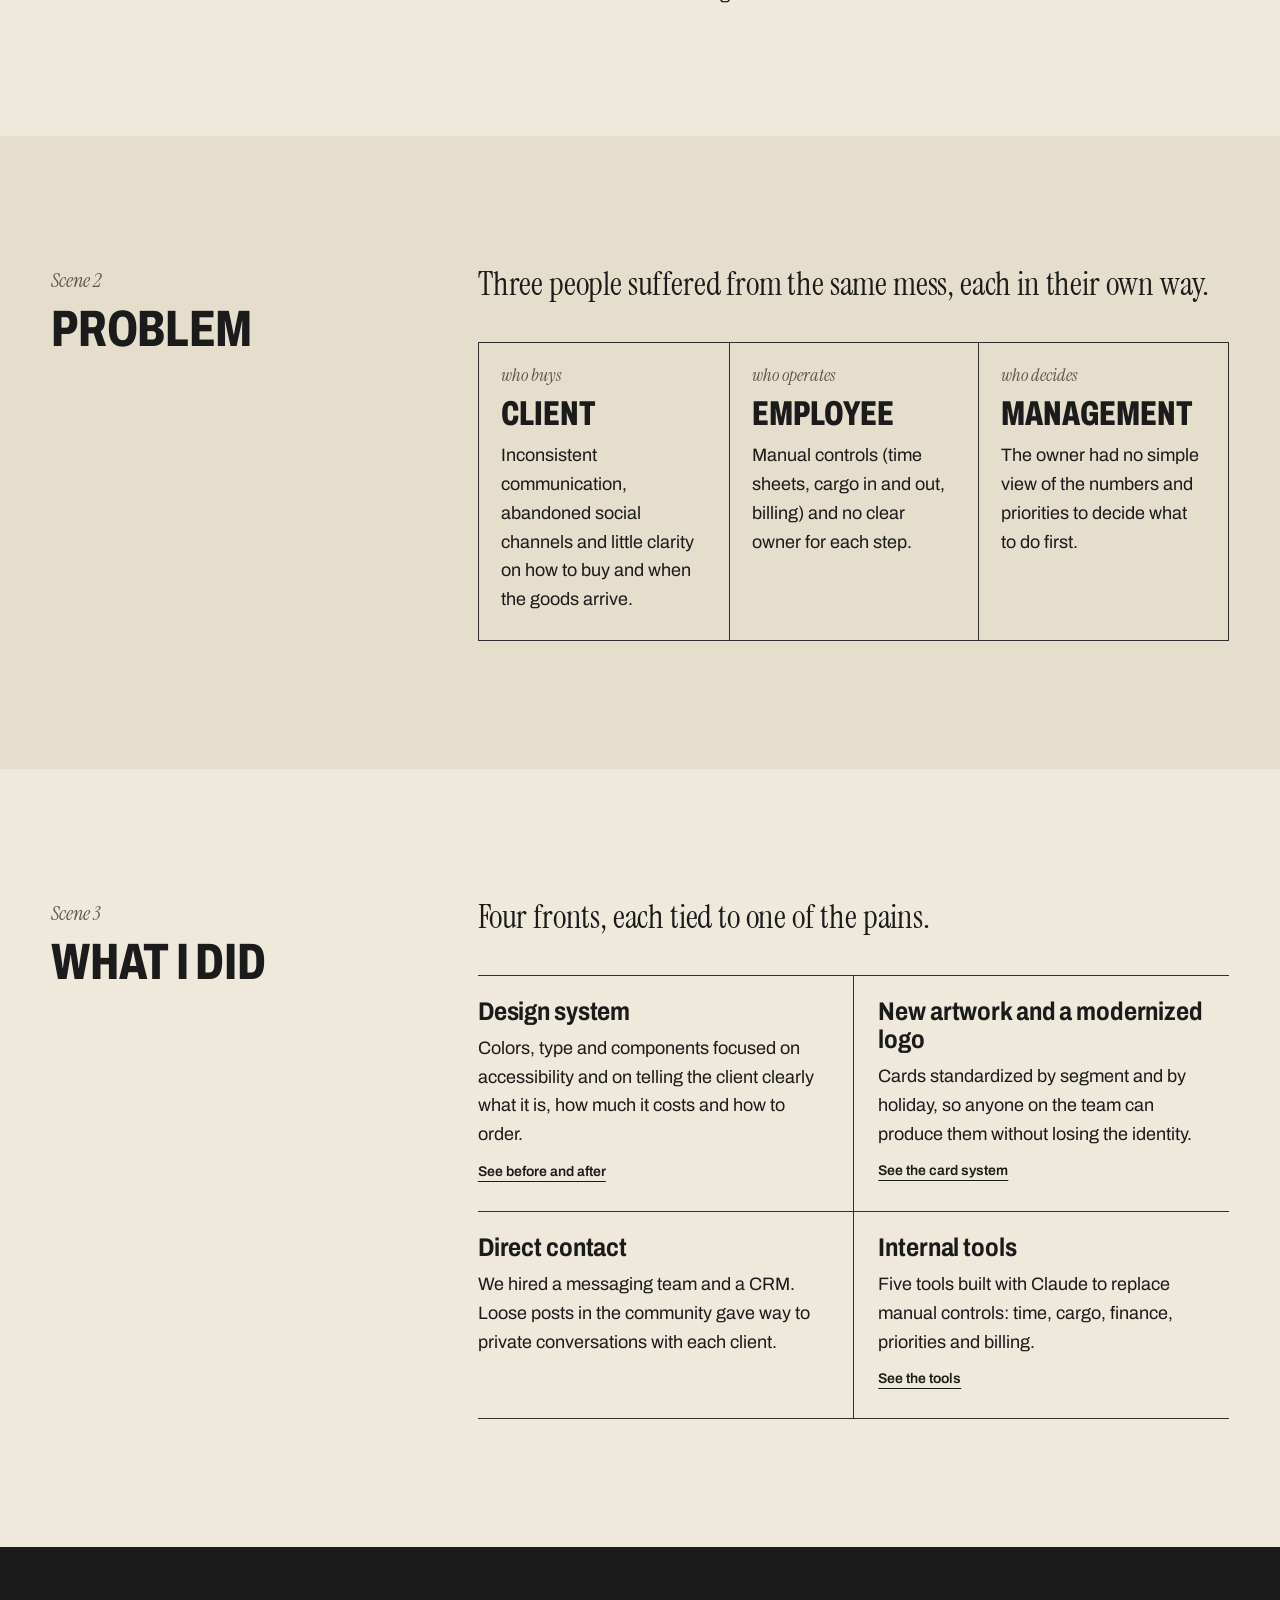
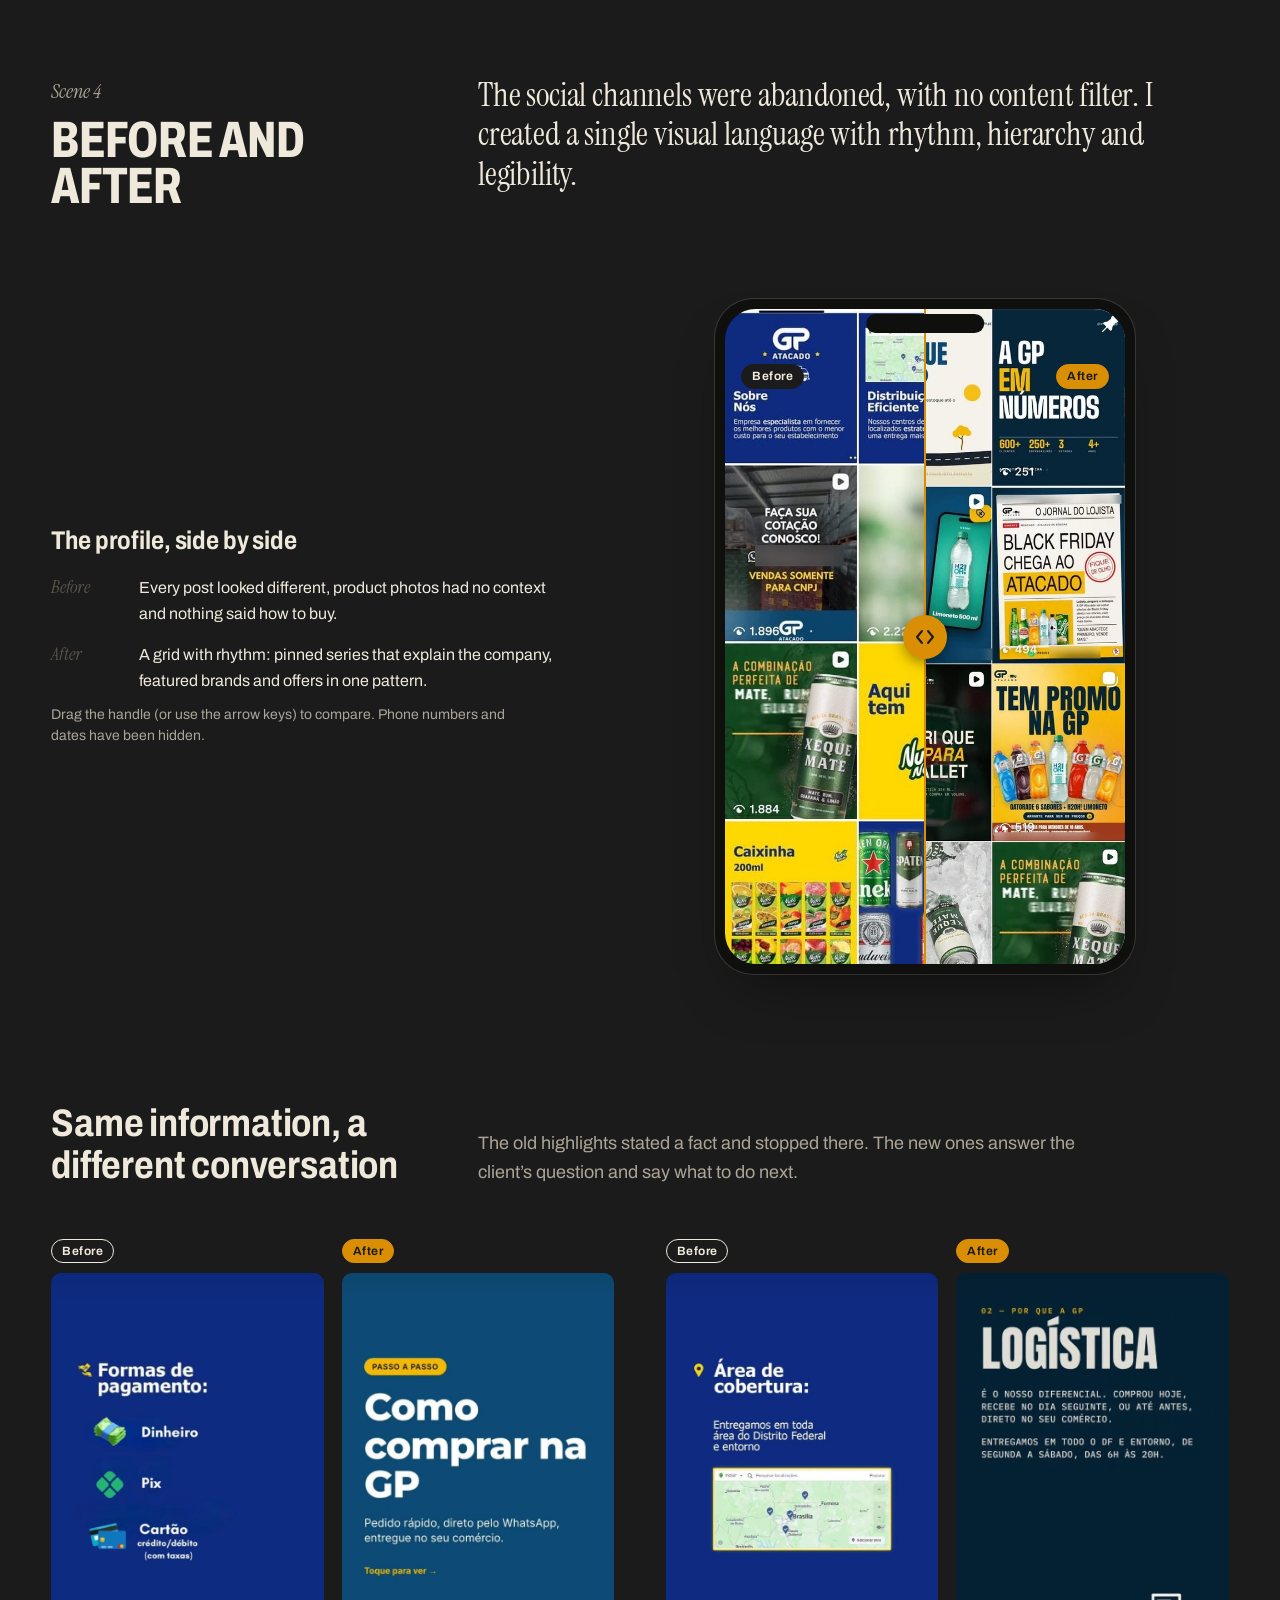
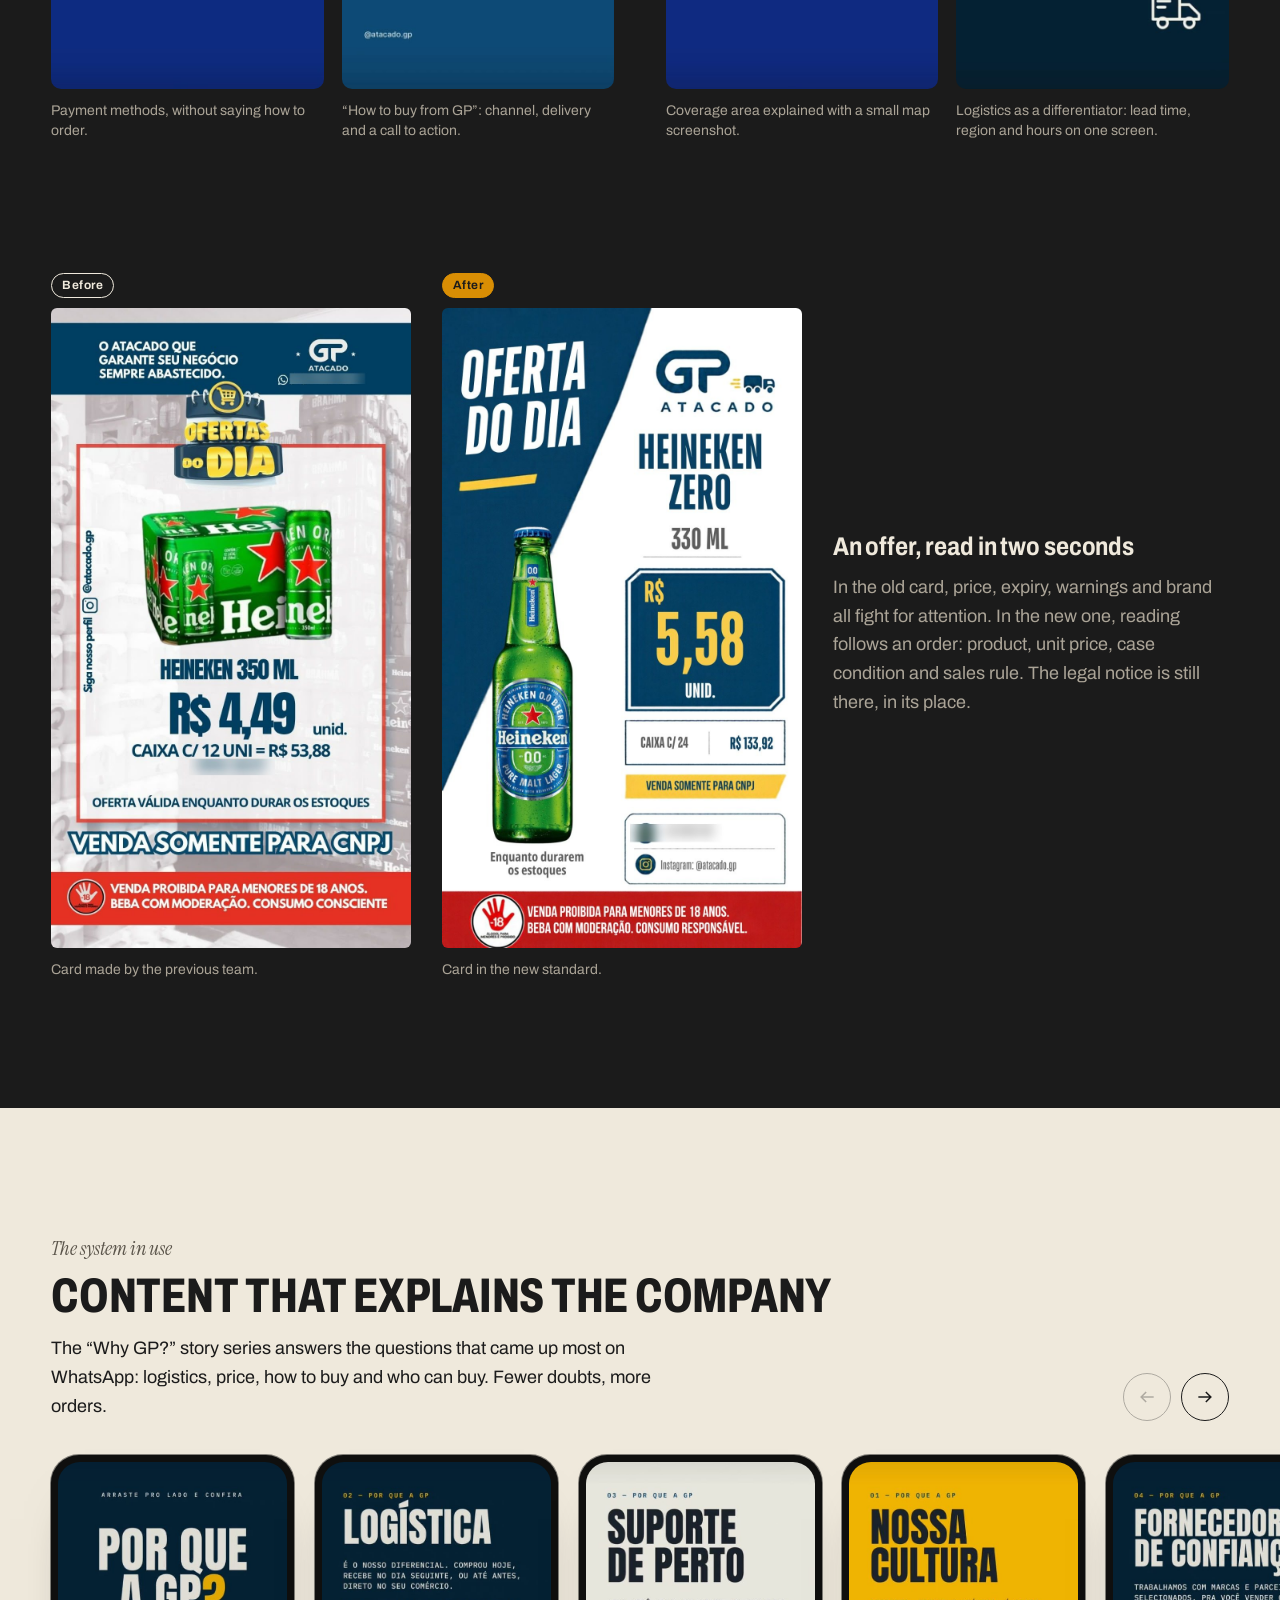
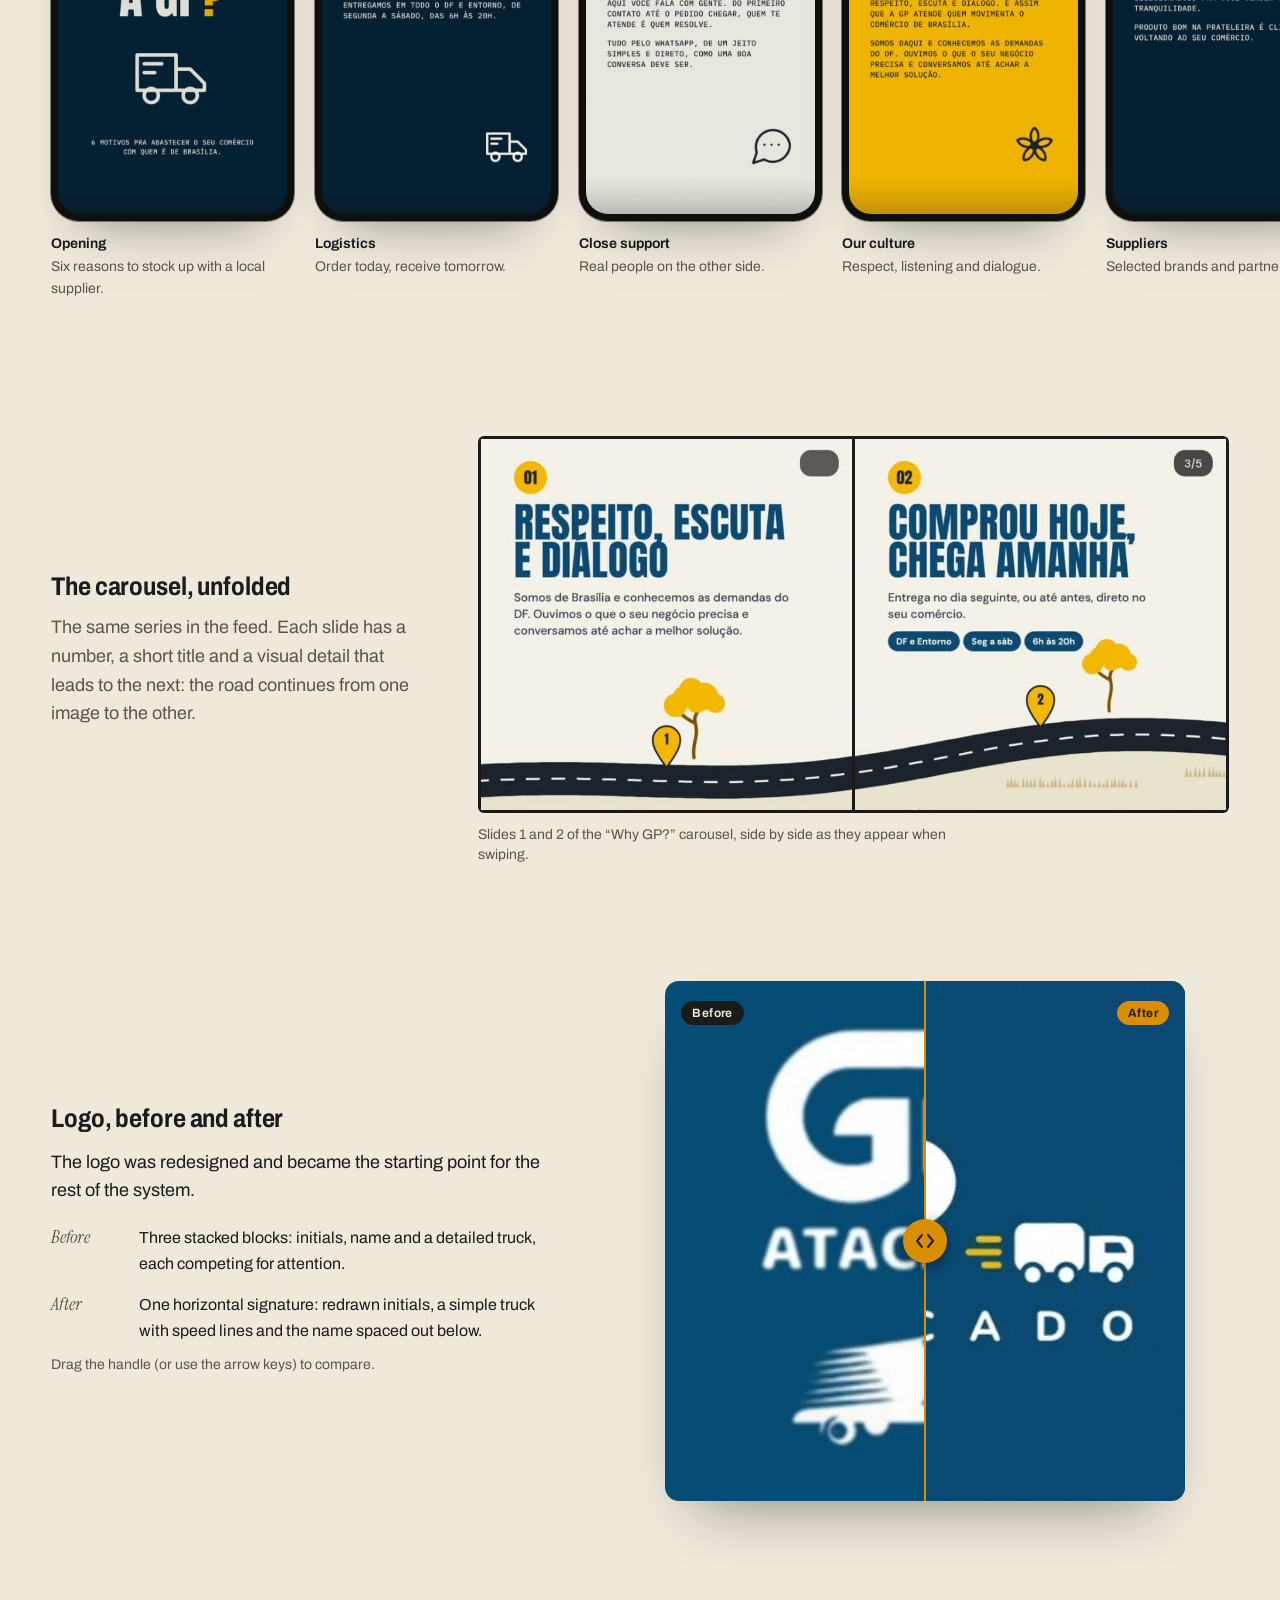
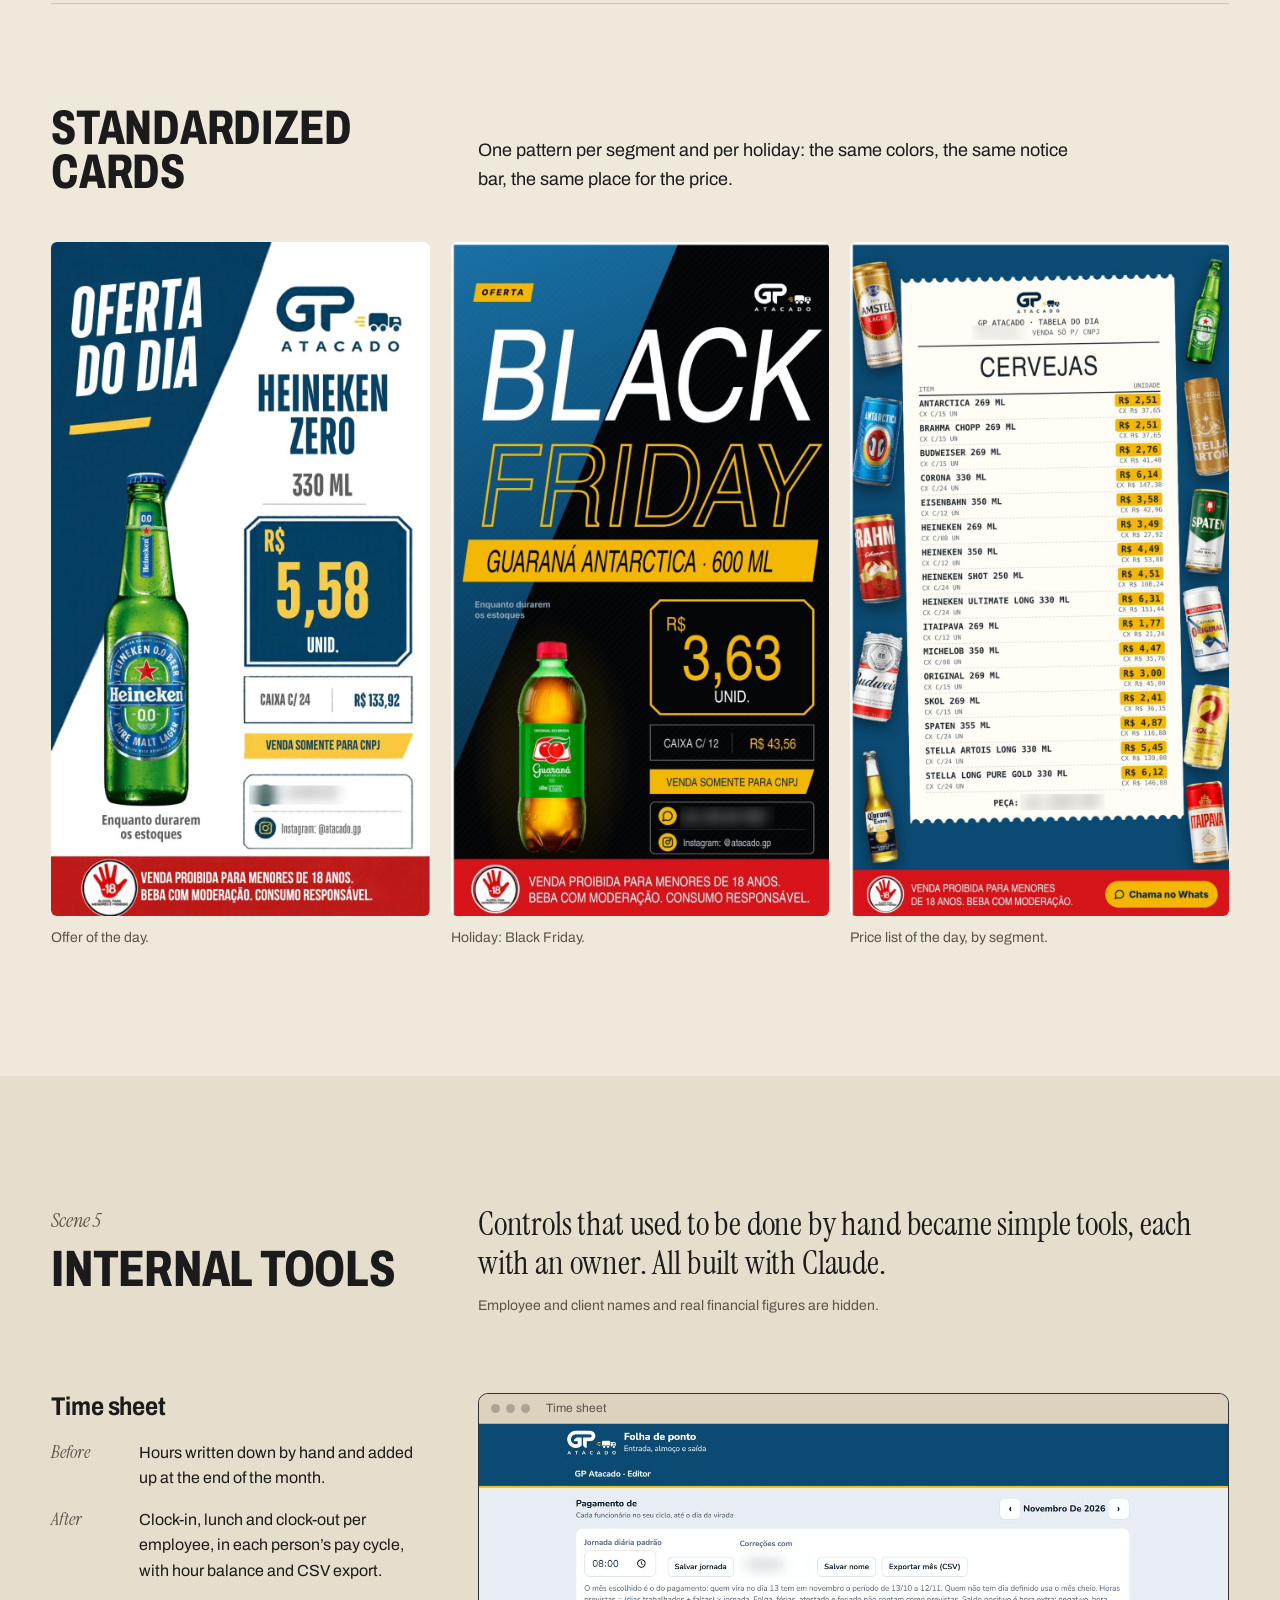
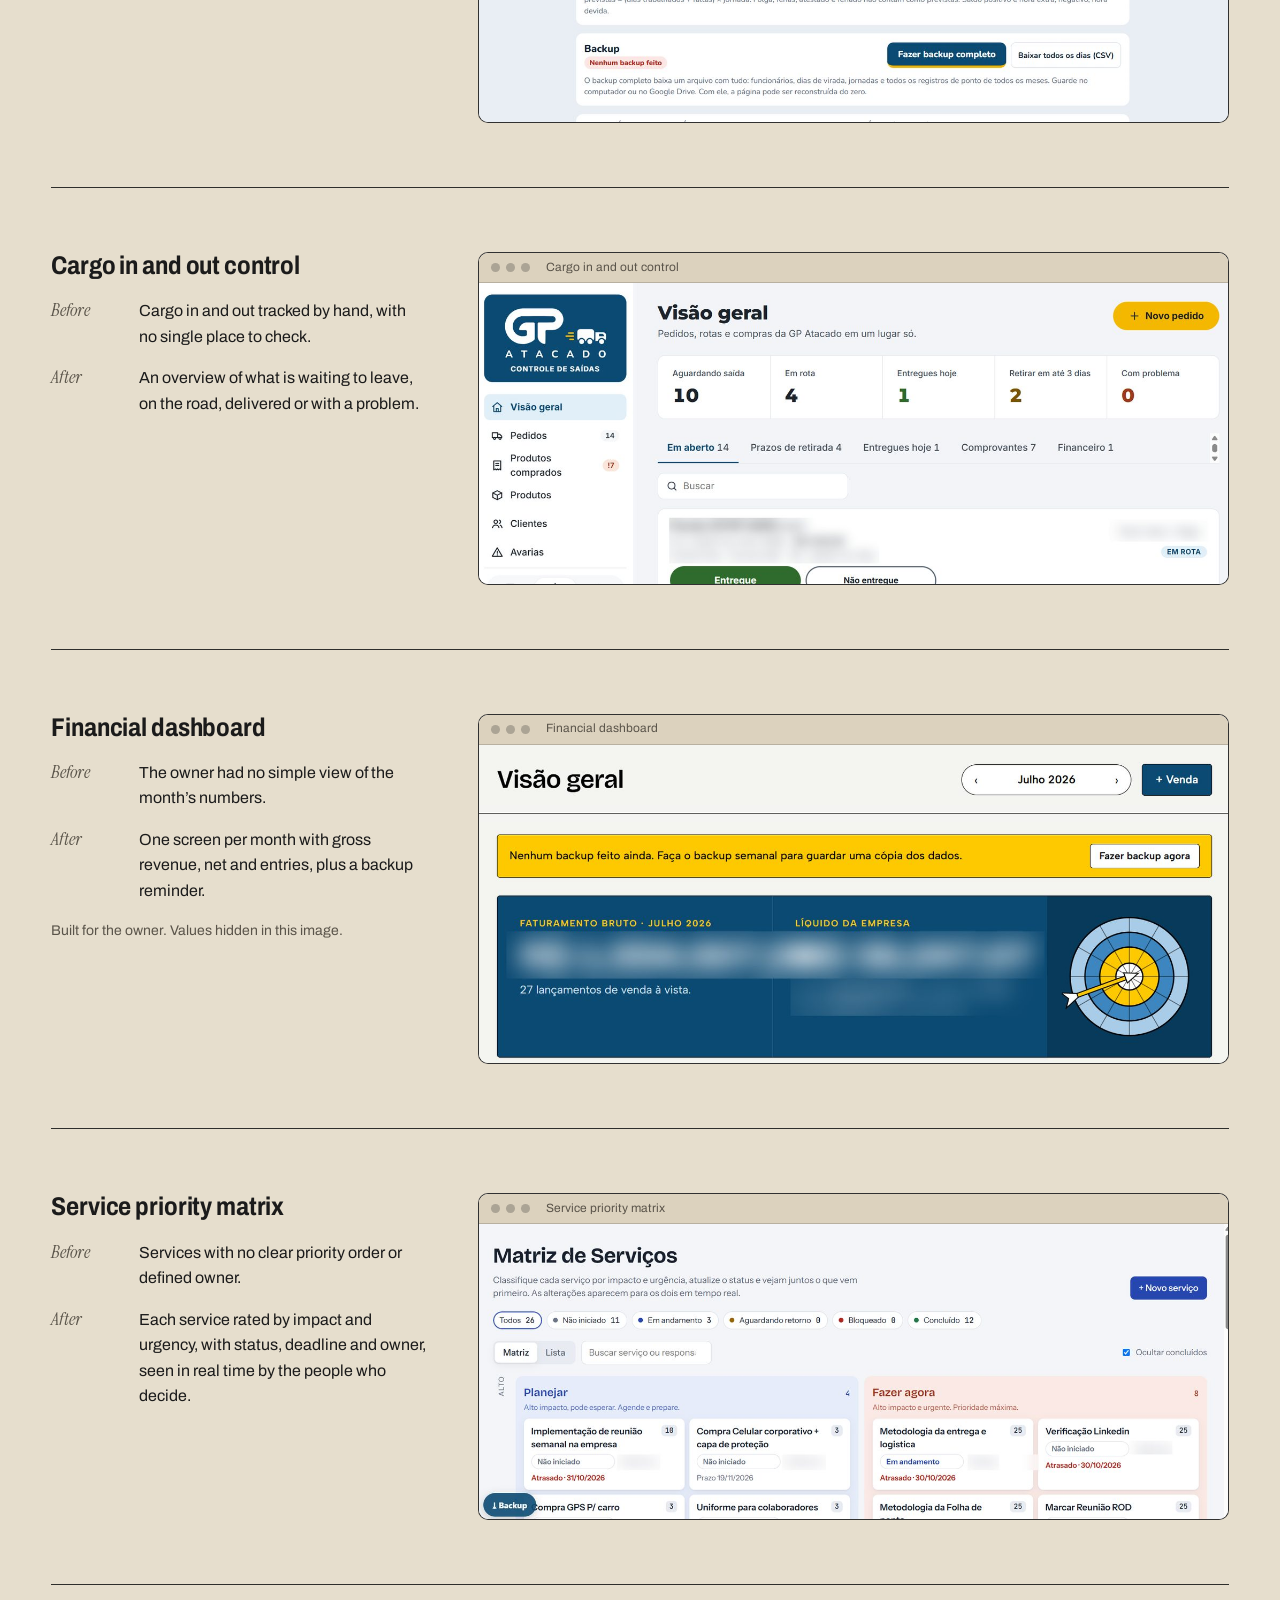
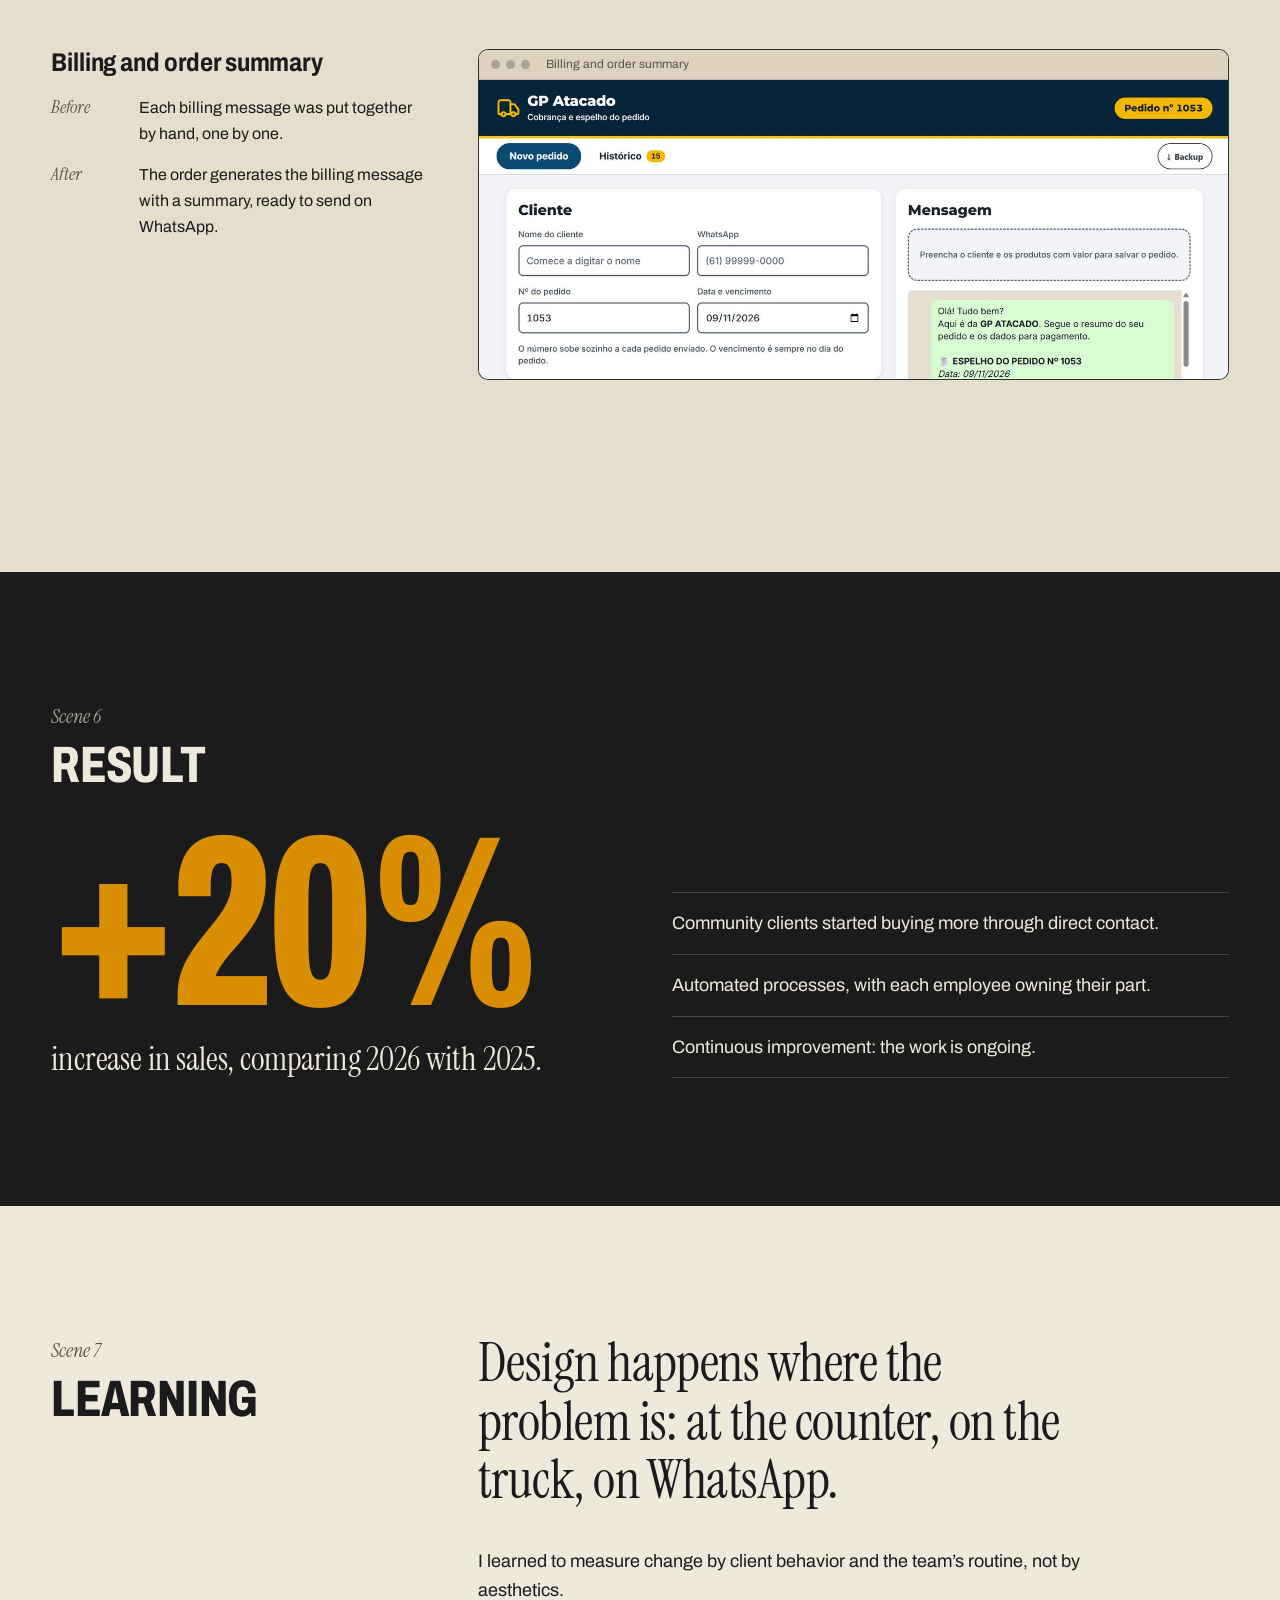
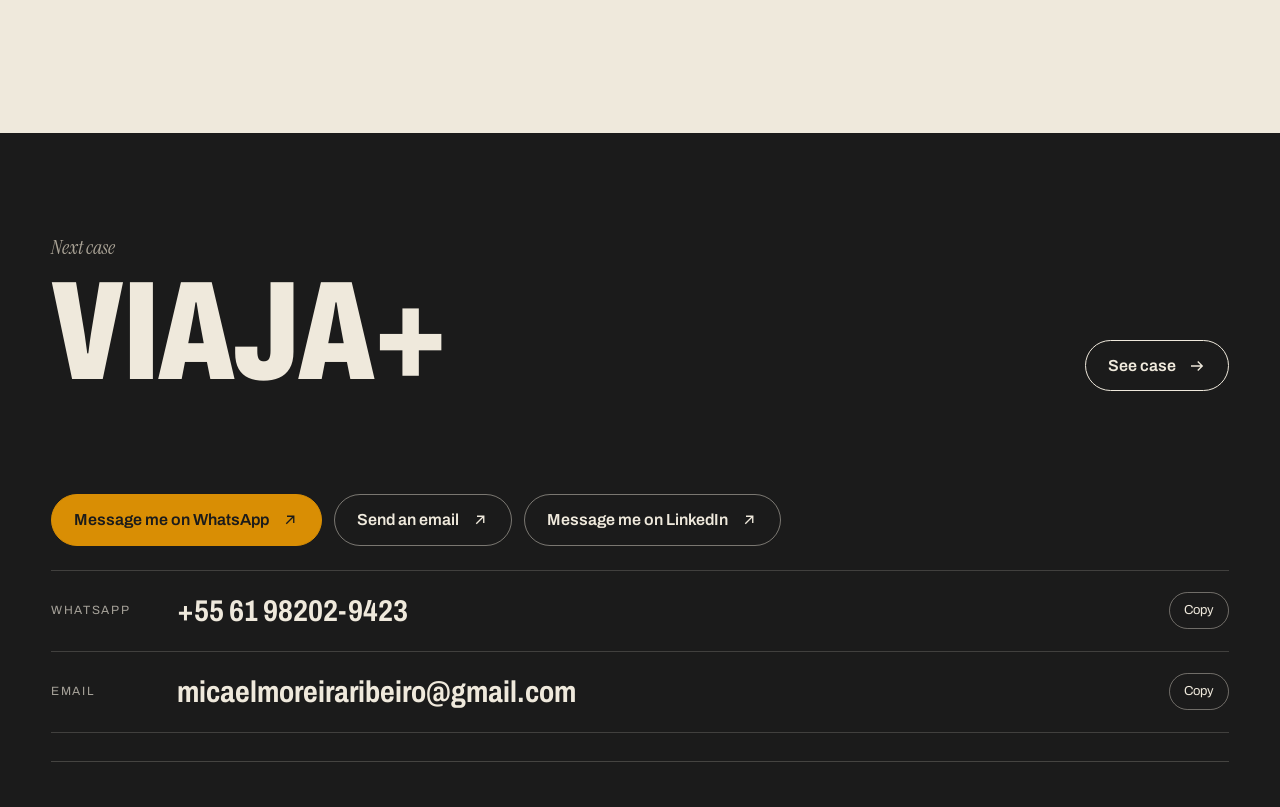
==== commit 7e302f1b: "Add files via upload" ====
--- a/gp-atacado.html
+++ b/gp-atacado.html
@@ -7,9 +7,9 @@
 <meta name="description" content="Case GP Atacado: estratégia, design system, nova comunicação e ferramentas internas feitas com IA para um atacado de bebidas em Brasília.">
 <meta name="theme-color" content="#1B1B1B">
 <link rel="preload" href="archivo-latin-wdth-normal.woff2" as="font" type="font/woff2" crossorigin>
-<link rel="stylesheet" href="style.css?v=20261110b">
-<script src="i18n.js?v=20261110b" defer></script>
-<script src="main.js?v=20261110b" defer></script>
+<link rel="stylesheet" href="style.css?v=20261110d">
+<script src="i18n.js?v=20261110d" defer></script>
+<script src="main.js?v=20261110d" defer></script>
 </head>
 <body class="gp-case">
 <a class="skip" href="#main" data-i="skip">Pular para o conteúdo</a>
@@ -39,6 +39,11 @@
         <div>
           <h1 class="display" id="case-title">GP<br><span class="c">Atacado</span></h1>
           <p class="lead" data-i="gp_tag">Um atacado de bebidas, três tipos de usuário e uma empresa redesenhada por dentro.</p>
+          <a class="result-hl" href="#s1" aria-label="Resultado: vendas 20% maiores em 2026 do que em 2025. Veja como chegamos lá.">
+            <b>+<span class="cnt" data-to="20">20</span>%</b>
+            <span class="rl"><strong data-i="gp_res_l">de vendas a mais em 2026 do que em 2025</strong><em data-i="gp_res_q">O que mudou para chegar aí? Veja o case</em></span>
+            <svg viewBox="0 0 24 24" fill="none" stroke="currentColor" stroke-width="1.8" aria-hidden="true"><path d="M12 4v15M6 13l6 6 6-6"/></svg>
+          </a>
           <p data-i="gp_intro" class="prose mute" style="margin-top:22px">Estou na GP Atacado desde o começo, ao lado do dono. A partir de fevereiro de 2025, com a formação em UX, passei a tratar os problemas do dia a dia como problemas de experiência e a liderar as mudanças: na marca, na conversa com o cliente e nos controles internos.</p>
         </div>
         <div class="phone" aria-hidden="true"><span class="notch"></span><div class="screen"><img src="cmp-depois.jpg" width="720" height="1180" alt=""></div></div>
@@ -202,14 +207,28 @@
 
     <div class="wrap" id="cards" style="margin-top:clamp(72px,9vw,136px)">
       <div class="logo-block">
-      <div class="head" style="margin-bottom:clamp(28px,4vw,48px)">
-        <h3 class="h2" style="font-size:clamp(36px,4.4vw,68px)" data-i="a4l">Logo antes e depois</h3>
-        <p class="prose" data-i="a4lp">O logo foi redesenhado e virou o ponto de partida do resto do sistema.</p>
-      </div>
-      <div class="logo-compare">
-        <figure class="fig"><img src="logo-antigo.jpg" width="900" height="900" alt="Logo antigo da GP Atacado, branco sobre azul, com as letras GP, a palavra ATACADO e um caminhão." data-i-alt="logo_old_alt" loading="lazy"><figcaption><b data-i="sy0o">Logo antigo.</b></figcaption></figure>
-        <figure class="fig"><img src="card-logo.jpg" width="900" height="900" alt="Logo modernizado da GP Atacado em branco sobre azul." data-i-alt="logo_alt" loading="lazy"><figcaption data-i="sy0">Logo modernizado.</figcaption></figure>
-      </div>
+        <div class="compare-wrap">
+          <div>
+            <h3 class="h3" data-i="a4l">Logo antes e depois</h3>
+            <p class="prose" style="margin-top:14px" data-i="a4lp">O logo foi redesenhado e virou o ponto de partida do resto do sistema.</p>
+            <dl class="ps" style="margin-top:18px">
+              <div><dt data-i="ps_p">Antes</dt><dd data-i="lg_b">Três blocos empilhados: sigla, nome e um caminhão detalhado, cada um disputando atenção.</dd></div>
+              <div><dt data-i="ps_s">Depois</dt><dd data-i="lg_a">Uma assinatura horizontal: sigla redesenhada, caminhão simples com traços de velocidade e o nome espaçado embaixo.</dd></div>
+            </dl>
+            <p class="cap" data-i="lg_hint">Arraste o controle (ou use as setas do teclado) para comparar.</p>
+          </div>
+          <div class="compare sq">
+            <div class="screen">
+              <div class="layer"><img src="logo-antigo.jpg" width="900" height="900" alt="Logo antigo da GP Atacado, branco sobre azul, com as letras GP, a palavra ATACADO e um caminhão." data-i-alt="logo_old_alt" loading="lazy"></div>
+              <div class="layer layer-after"><img src="card-logo.jpg" width="900" height="900" alt="Logo modernizado da GP Atacado em branco sobre azul." data-i-alt="logo_alt" loading="lazy"></div>
+              <span class="lbl l"><span class="tag" data-i="before">Antes</span></span>
+              <span class="lbl r"><span class="tag after" data-i="after">Depois</span></span>
+              <span class="handle" aria-hidden="true"></span>
+              <label class="sr" for="cmp-logo" data-i="lg_lbl">Comparar logo antes e depois</label>
+              <input id="cmp-logo" type="range" min="0" max="100" value="50">
+            </div>
+          </div>
+        </div>
       </div>
       <div class="cards-block">
       <div class="head" style="margin-bottom:clamp(28px,4vw,48px)">
--- a/style.css
+++ b/style.css
@@ -740,3 +740,37 @@
 .logo-block{padding-bottom:clamp(64px,8vw,120px);margin-bottom:clamp(64px,8vw,120px);border-bottom:1px solid rgba(27,27,27,.18)}
 .logo-compare{max-width:none;grid-template-columns:repeat(2,minmax(0,420px));gap:clamp(16px,2.4vw,36px)}
 @media (max-width:640px){.logo-compare{grid-template-columns:1fr}}
+
+/* texto "como trabalho" mais longo: tamanho confortável */
+.how>.lead{font-size:clamp(20px,2.1vw,30px);line-height:1.35;max-width:46em}
+
+/* hover: luz que segue o mouse + números que sobem sobre a capa */
+.feature .poster::after{content:"";position:absolute;inset:0;pointer-events:none;opacity:0;transition:opacity .4s;background:radial-gradient(420px circle at var(--mx,50%) var(--my,50%),rgba(255,255,255,.22),transparent 60%);mix-blend-mode:soft-light;z-index:2}
+.feature:hover .poster::after{opacity:1}
+.feature .hov{position:absolute;left:0;right:0;bottom:0;z-index:3;display:flex;gap:clamp(20px,3vw,44px);padding:clamp(40px,6vw,72px) clamp(18px,2.4vw,30px) clamp(16px,2vw,26px);background:linear-gradient(to top,rgba(10,10,10,.82),rgba(10,10,10,0));color:var(--paper);transform:translateY(100%);opacity:0;transition:transform .55s var(--ease,ease),opacity .45s}
+.feature:hover .hov,.feature:focus-visible .hov{transform:none;opacity:1}
+.feature .hov span{display:flex;flex-direction:column;gap:2px;transform:translateY(14px);transition:transform .6s var(--ease,ease)}
+.feature:hover .hov span{transform:none}
+.feature:hover .hov span:nth-child(2){transition-delay:.08s}
+.feature .hov b{font-family:var(--display);font-weight:850;font-stretch:66%;font-size:clamp(34px,4vw,56px);line-height:.9;color:var(--amber-soft)}
+.feature .hov i{font-style:normal;font-size:13px;letter-spacing:.06em;text-transform:uppercase;color:#E8E2D3}
+@media (hover:none){.feature .hov,.feature .poster::after{display:none}}
+@media (prefers-reduced-motion:reduce){.feature .hov,.feature .hov span{transition:none}}
+
+/* resultado em destaque na abertura do case da GP */
+.result-hl{display:flex;align-items:center;gap:clamp(14px,2.4vw,28px);margin:30px 0 6px;padding:clamp(14px,2vw,22px) clamp(18px,2.6vw,30px);border:1px solid rgba(242,196,107,.45);border-radius:18px;background:linear-gradient(120deg,rgba(217,142,4,.16),rgba(217,142,4,.04));color:var(--paper);text-decoration:none;max-width:640px;transition:transform .4s var(--ease,ease),border-color .3s,background .3s}
+.result-hl:hover{transform:translateY(-3px);border-color:var(--amber-soft);background:linear-gradient(120deg,rgba(217,142,4,.26),rgba(217,142,4,.08))}
+.result-hl b{font-family:var(--display);font-weight:850;font-stretch:66%;font-size:clamp(64px,9vw,128px);line-height:.82;color:var(--amber-soft);font-variant-numeric:tabular-nums;letter-spacing:-.01em}
+.result-hl .rl{display:flex;flex-direction:column;gap:6px;min-width:0}
+.result-hl strong{font-family:var(--display);font-weight:700;font-size:clamp(16px,1.6vw,20px);line-height:1.25}
+.result-hl em{font-family:var(--serif);font-style:italic;font-size:clamp(16px,1.5vw,19px);color:var(--mute-d)}
+.result-hl svg{flex:none;width:28px;height:28px;margin-left:auto;color:var(--amber-soft);animation:hlbob 1.8s ease-in-out infinite}
+@keyframes hlbob{0%,100%{transform:translateY(-3px)}50%{transform:translateY(5px)}}
+@media (prefers-reduced-motion:reduce){.result-hl svg{animation:none}}
+@media (max-width:520px){.result-hl{flex-wrap:wrap}.result-hl svg{display:none}}
+
+/* comparador do logo: mesmo controle do feed, sem moldura de celular */
+.compare.sq{width:min(100%,520px);margin-inline:auto;border-radius:14px;overflow:hidden;box-shadow:0 30px 60px -30px rgba(0,0,0,.45)}
+.compare.sq .layer img{aspect-ratio:1/1}
+.compare.sq .lbl{top:16px}
+.logo-block .compare-wrap{align-items:center}
